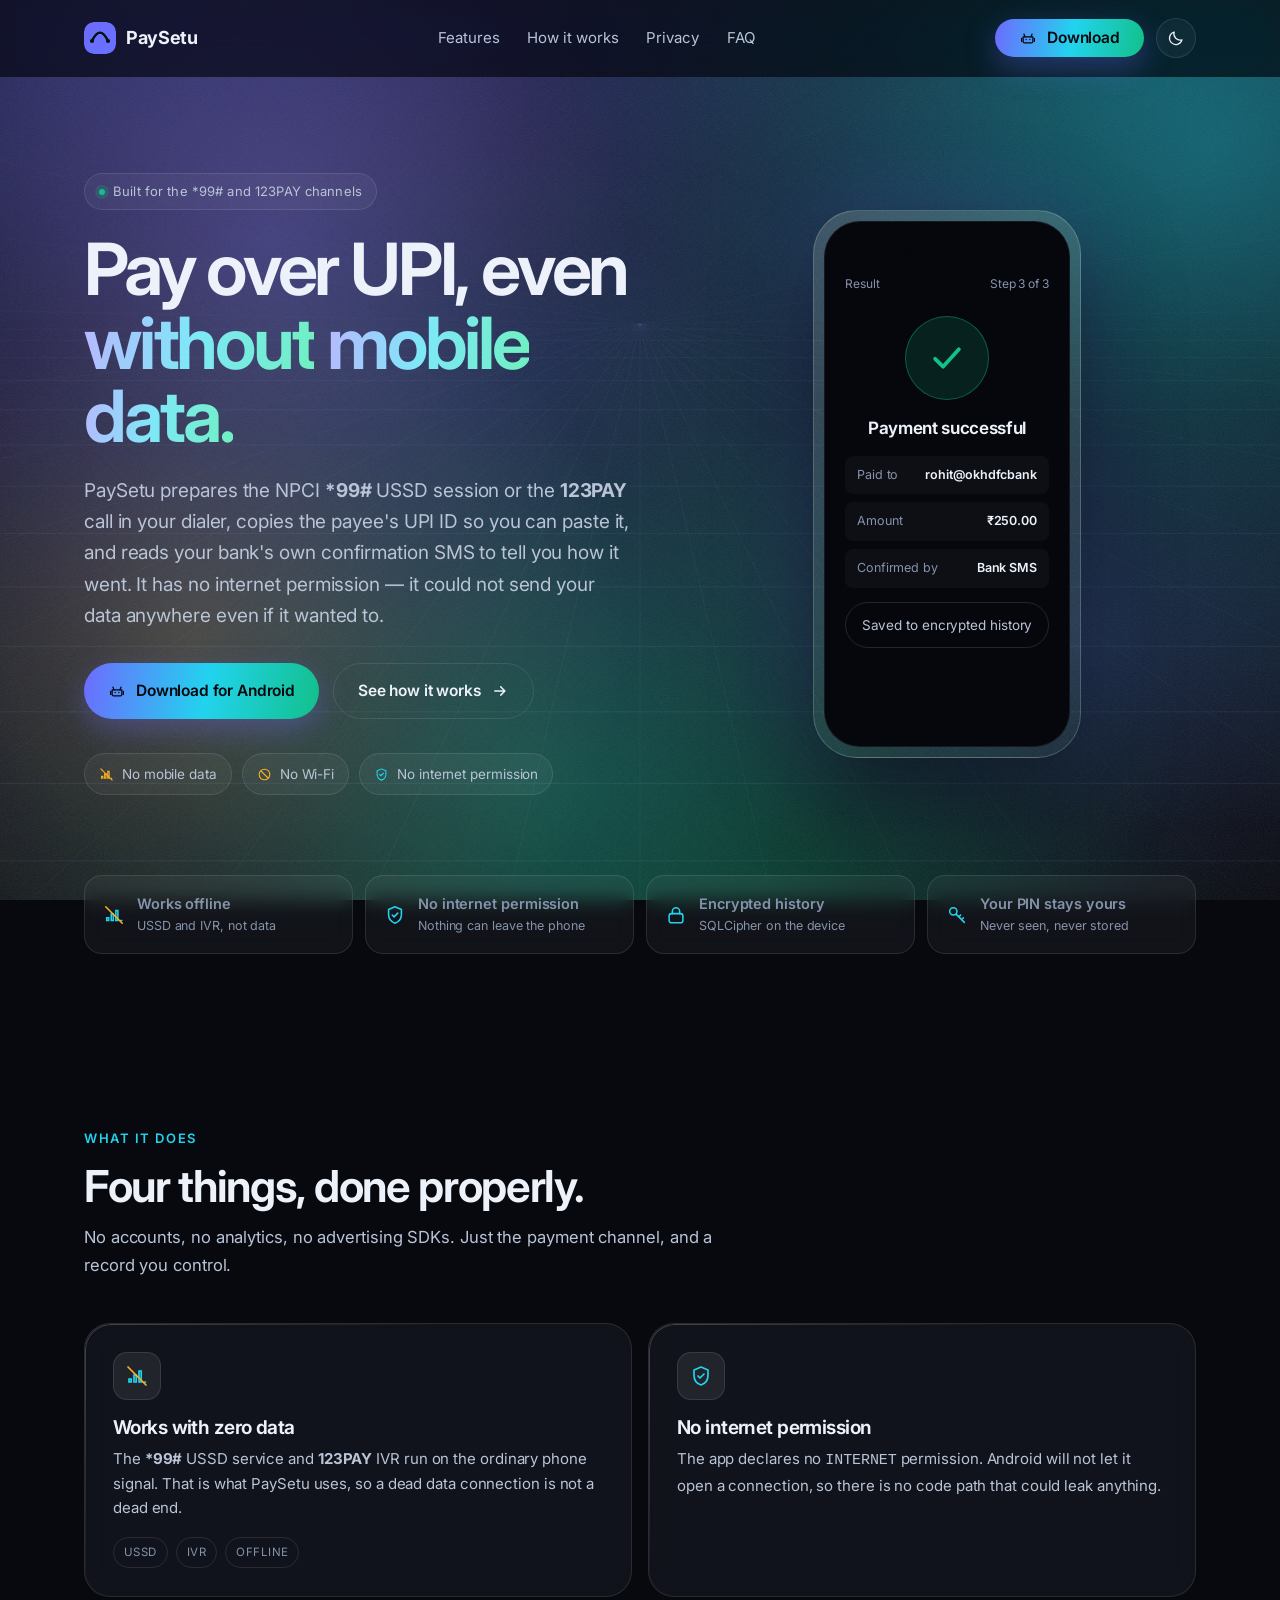
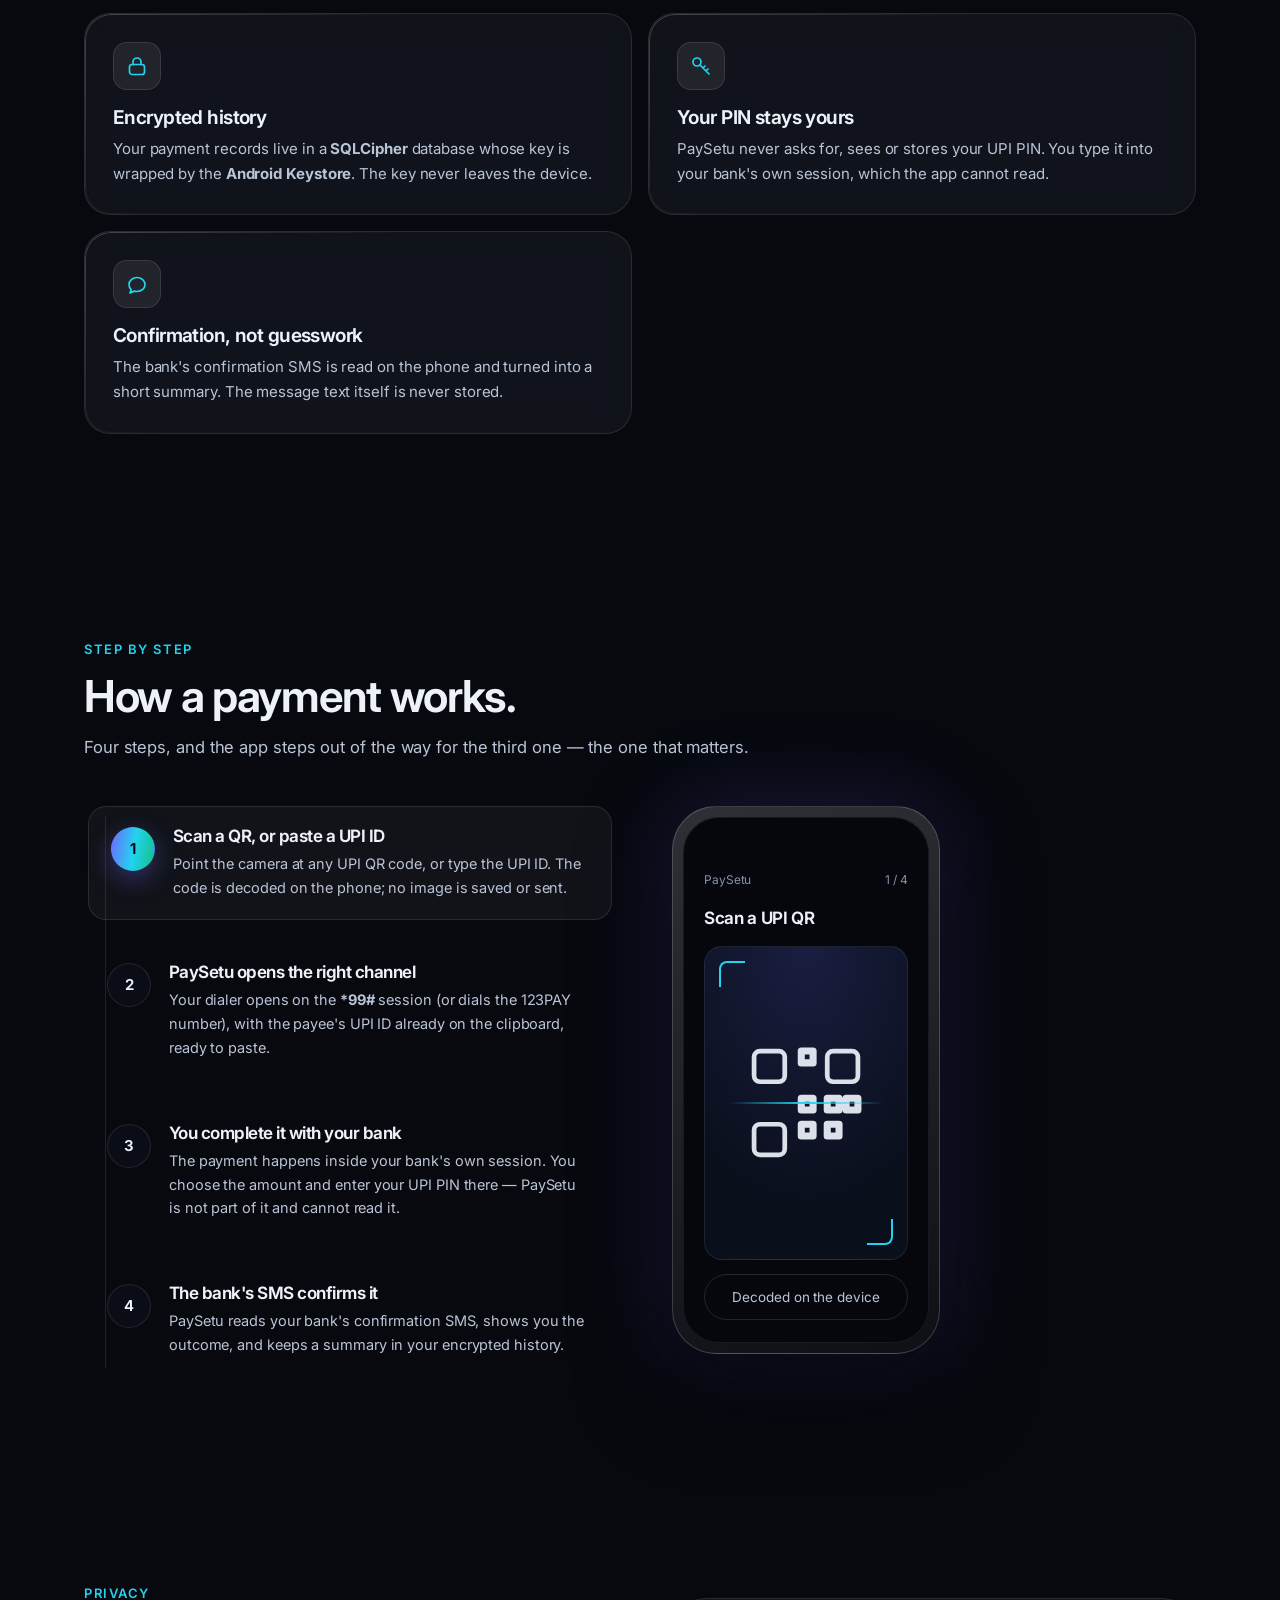
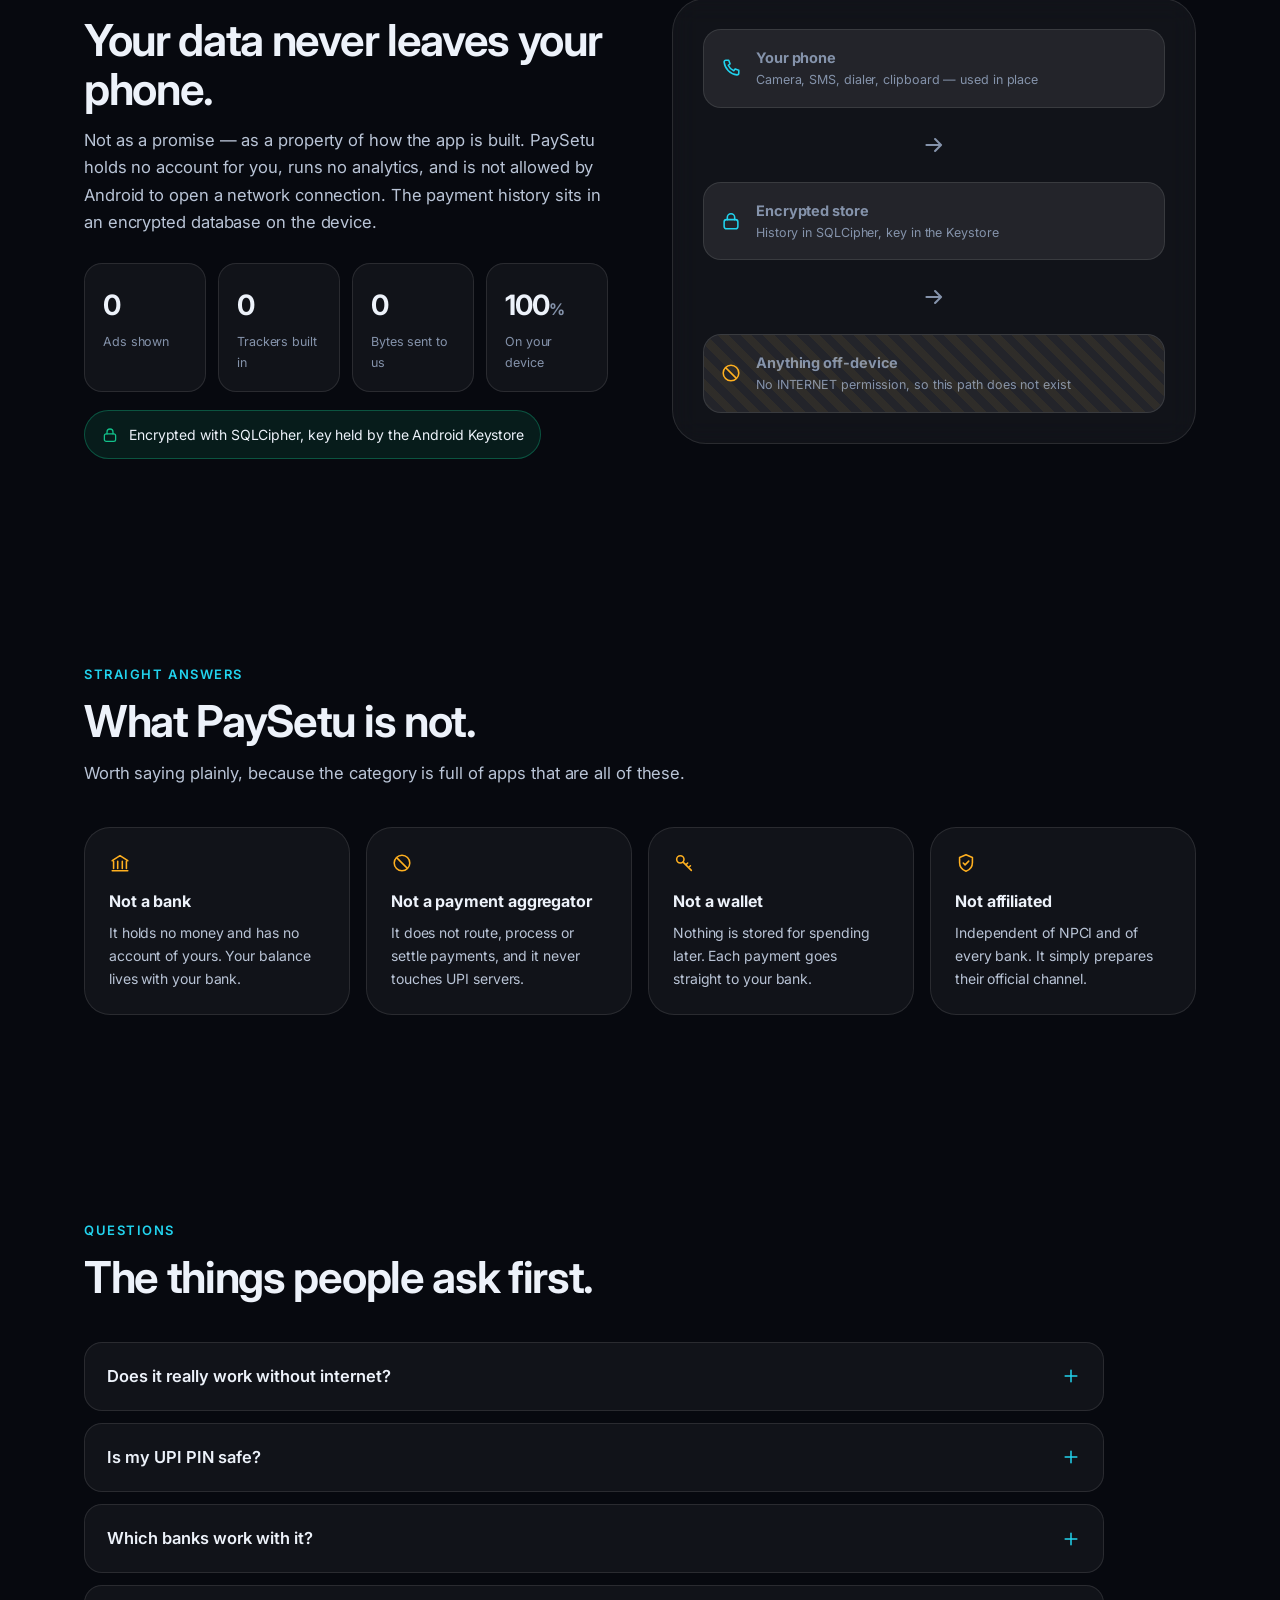
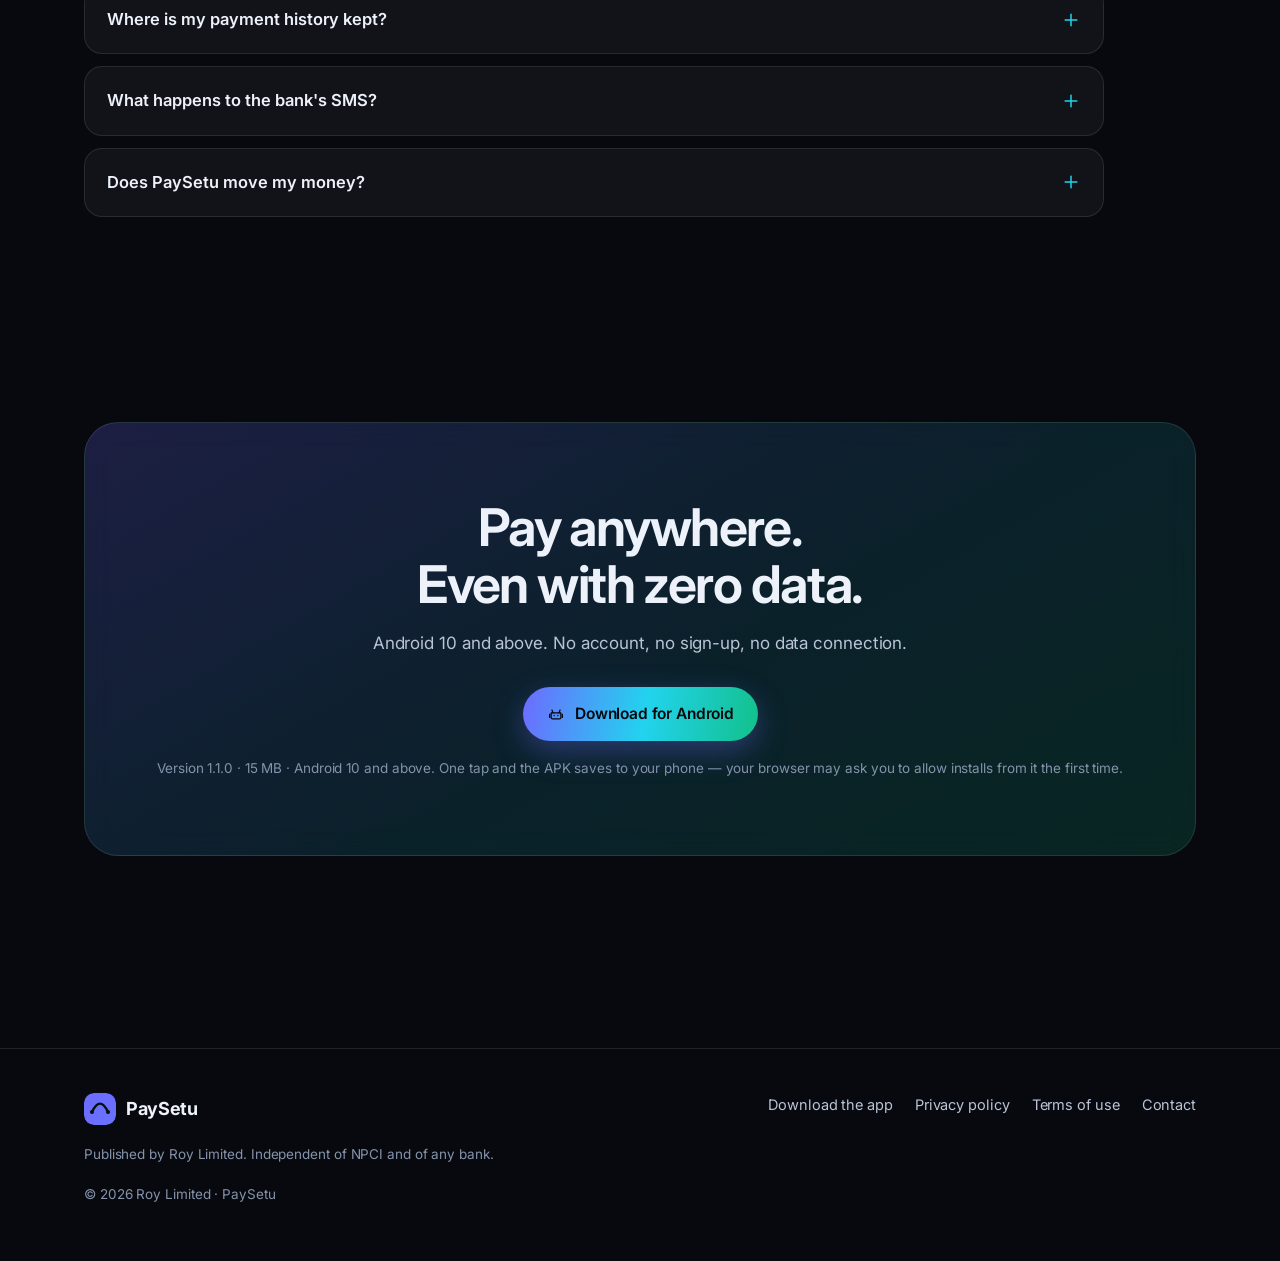
==== index.html @ c90ef165 "A live layer behind the page: depth, and something always moving The background was a static wash. I" ====
<!DOCTYPE html>
<html lang="en" data-theme="dark">
<head>
<meta charset="utf-8">
<meta name="viewport" content="width=device-width, initial-scale=1">
<title>PaySetu — pay over UPI, even without mobile data</title>
<meta name="description" content="PaySetu is an Android app for UPI payments over the NPCI *99# USSD and 123PAY channels, which work with no mobile data. It has no internet permission at all.">
<meta name="theme-color" content="#07090f">
<link rel="canonical" href="https://premiumroy.github.io/paysetu-website/">
<link rel="icon" href="favicon.svg" type="image/svg+xml">

<meta property="og:type" content="website">
<meta property="og:title" content="PaySetu — pay over UPI, even without mobile data">
<meta property="og:description" content="UPI payments over *99# and 123PAY, on a plain phone signal. No internet permission, no accounts, encrypted history.">
<meta property="og:url" content="https://premiumroy.github.io/paysetu-website/">
<meta property="og:image" content="https://premiumroy.github.io/paysetu-website/og.jpg">
<meta property="og:site_name" content="PaySetu">
<meta name="twitter:card" content="summary_large_image">
<meta name="twitter:title" content="PaySetu — pay over UPI, even without mobile data">
<meta name="twitter:description" content="UPI payments over *99# and 123PAY, on a plain phone signal. No internet permission.">
<meta name="twitter:image" content="https://premiumroy.github.io/paysetu-website/og.jpg">

<link rel="preconnect" href="https://fonts.googleapis.com">
<link rel="preconnect" href="https://fonts.gstatic.com" crossorigin>
<link href="https://fonts.googleapis.com/css2?family=Inter:wght@400;500;600;700&family=Noto+Sans+Devanagari:wght@400;600&display=swap" rel="stylesheet">
<script>
  /* Apply the saved theme before first paint, so there is no flash of the wrong one. */
  (function () {
    var d = document.documentElement;
    d.classList.add("js");
    try {
      var t = localStorage.getItem("paysetu-theme");
      d.setAttribute("data-theme", t === "light" ? "light" : "dark");
    } catch (e) { d.setAttribute("data-theme", "dark"); }
  })();
</script>
<link rel="stylesheet" href="style.css">
</head>
<body>

<a class="skip" href="#main">Skip to content</a>
<div class="aurora" aria-hidden="true"></div>
<div class="grain" aria-hidden="true"></div>
<canvas class="motion" id="motion" aria-hidden="true"></canvas>
<div class="cursor" aria-hidden="true" id="cursor"></div>
<div class="progress" id="progress" aria-hidden="true"></div>

<!-- ============ icon sprite ============ -->
<svg width="0" height="0" style="position:absolute" aria-hidden="true" focusable="false">
  <symbol id="i-mark" viewBox="0 0 32 32">
    <rect width="32" height="32" rx="9" fill="url(#g1)"/>
    <path d="M8 19c2.6-5.6 5.4-8.4 8-8.4s5.4 2.8 8 8.4" fill="none" stroke="#04120c" stroke-width="2.4" stroke-linecap="round"/>
    <circle cx="8" cy="19" r="2.1" fill="#04120c"/><circle cx="24" cy="19" r="2.1" fill="#04120c"/>
    <defs><linearGradient id="g1" x1="0" y1="0" x2="32" y2="32">
      <stop offset="0" stop-color="#6d6bff"/><stop offset=".52" stop-color="#22d3ee"/><stop offset="1" stop-color="#12c08a"/>
    </linearGradient></defs>
  </symbol>
  <symbol id="i-signal-off" viewBox="0 0 24 24" fill="none" stroke="currentColor" stroke-width="1.7" stroke-linecap="round">
    <path d="M4 18h2.2v-3H4zM9 18h2.2v-7H9zM14 18h2.2V7H14zM19 18h1.5"/>
    <path d="M3 3l18 18" stroke="#ffb020"/>
  </symbol>
  <symbol id="i-shield" viewBox="0 0 24 24" fill="none" stroke="currentColor" stroke-width="1.7" stroke-linecap="round" stroke-linejoin="round">
    <path d="M12 3l7 3v5.5c0 4.3-2.9 8.1-7 9.5-4.1-1.4-7-5.2-7-9.5V6z"/><path d="M9 12l2 2 4-4"/>
  </symbol>
  <symbol id="i-lock" viewBox="0 0 24 24" fill="none" stroke="currentColor" stroke-width="1.7" stroke-linecap="round" stroke-linejoin="round">
    <rect x="4.5" y="10.5" width="15" height="10" rx="2.5"/><path class="shackle" d="M8 10.5V8a4 4 0 018 0v2.5"/>
  </symbol>
  <symbol id="i-key" viewBox="0 0 24 24" fill="none" stroke="currentColor" stroke-width="1.7" stroke-linecap="round" stroke-linejoin="round">
    <circle cx="8" cy="8" r="4"/><path d="M11 11l9 9M17 17l2-2M14 14l2-2"/>
  </symbol>
  <symbol id="i-qr" viewBox="0 0 24 24" fill="none" stroke="currentColor" stroke-width="1.7" stroke-linecap="round" stroke-linejoin="round">
    <rect x="3.5" y="3.5" width="7" height="7" rx="1.5"/><rect x="13.5" y="3.5" width="7" height="7" rx="1.5"/>
    <rect x="3.5" y="13.5" width="7" height="7" rx="1.5"/><path d="M13.5 13.5h3v3h-3zM20.5 13.5v3M17 20.5h3.5"/>
  </symbol>
  <symbol id="i-phone" viewBox="0 0 24 24" fill="none" stroke="currentColor" stroke-width="1.7" stroke-linecap="round" stroke-linejoin="round">
    <path d="M6.5 3.5h3l1.5 4-2 1.5a12 12 0 006 6l1.5-2 4 1.5v3c0 1.1-.9 2-2 2A16 16 0 014.5 5.5c0-1.1.9-2 2-2z"/>
  </symbol>
  <symbol id="i-check" viewBox="0 0 24 24" fill="none" stroke="currentColor" stroke-width="2.4" stroke-linecap="round" stroke-linejoin="round">
    <path d="M4.5 12.5l5 5 10-11"/>
  </symbol>
  <symbol id="i-bank" viewBox="0 0 24 24" fill="none" stroke="currentColor" stroke-width="1.7" stroke-linecap="round" stroke-linejoin="round">
    <path d="M3.5 9.5L12 4l8.5 5.5M5 10v8M9.5 10v8M14.5 10v8M19 10v8M3.5 20.5h17"/>
  </symbol>
  <symbol id="i-chat" viewBox="0 0 24 24" fill="none" stroke="currentColor" stroke-width="1.7" stroke-linecap="round" stroke-linejoin="round">
    <path d="M20 12.5c0 3.9-3.6 7-8 7a9.6 9.6 0 01-2.6-.35L5 21l1.2-3.4A6.6 6.6 0 014 12.5c0-3.9 3.6-7 8-7s8 3.1 8 7z"/>
  </symbol>
  <symbol id="i-plus" viewBox="0 0 24 24" fill="none" stroke="currentColor" stroke-width="1.8" stroke-linecap="round">
    <path d="M12 5v14M5 12h14"/>
  </symbol>
  <symbol id="i-sun" viewBox="0 0 24 24" fill="none" stroke="currentColor" stroke-width="1.7" stroke-linecap="round">
    <circle cx="12" cy="12" r="4"/><path d="M12 2.5v2M12 19.5v2M2.5 12h2M19.5 12h2M5.2 5.2l1.4 1.4M17.4 17.4l1.4 1.4M18.8 5.2l-1.4 1.4M6.6 17.4l-1.4 1.4"/>
  </symbol>
  <symbol id="i-moon" viewBox="0 0 24 24" fill="none" stroke="currentColor" stroke-width="1.7" stroke-linecap="round" stroke-linejoin="round">
    <path d="M20 14.5A8.5 8.5 0 019.5 4a8.5 8.5 0 1010.5 10.5z"/>
  </symbol>
  <symbol id="i-android" viewBox="0 0 24 24" fill="none" stroke="currentColor" stroke-width="1.7" stroke-linecap="round" stroke-linejoin="round">
    <path d="M5.5 10.5h13v6a2 2 0 01-2 2h-9a2 2 0 01-2-2z"/><path d="M8 10.5L6.6 6.8M16 10.5l1.4-3.7M3.5 12.5v4M20.5 12.5v4"/>
    <circle cx="9.5" cy="14" r=".9" fill="currentColor" stroke="none"/><circle cx="14.5" cy="14" r=".9" fill="currentColor" stroke="none"/>
  </symbol>
  <symbol id="i-arrow" viewBox="0 0 24 24" fill="none" stroke="currentColor" stroke-width="1.9" stroke-linecap="round" stroke-linejoin="round">
    <path d="M5 12h13M13 6.5l5.5 5.5L13 17.5"/>
  </symbol>
  <symbol id="i-ban" viewBox="0 0 24 24" fill="none" stroke="currentColor" stroke-width="1.7" stroke-linecap="round">
    <circle cx="12" cy="12" r="8.5"/><path d="M6.4 6.4l11.2 11.2"/>
  </symbol>
</svg>

<!-- ============ nav ============ -->
<header class="nav" id="nav">
  <div class="wrap nav__inner">
    <a class="brand" href="index.html" aria-label="PaySetu home">
      <svg aria-hidden="true"><use href="#i-mark"/></svg>
      <span class="brand__name">PaySetu</span>
    </a>
    <nav class="nav__links" aria-label="Primary">
      <a href="#features">Features</a>
      <a href="#how">How it works</a>
      <a href="#privacy">Privacy</a>
      <a href="#faq">FAQ</a>
    </nav>
    <div class="nav__right">
      <a class="btn btn--primary nav__cta" href="https://github.com/premiumroy/paysetu-website/releases/latest/download/paysetu-release.apk"
         type="application/vnd.android.package-archive" download="PaySetu-1.1.0.apk" data-download>
        <svg aria-hidden="true"><use href="#i-android"/></svg> Download
      </a>
      <button class="icon-btn" id="theme" type="button" aria-label="Switch colour theme" title="Switch theme">
        <svg class="icon-sun" aria-hidden="true"><use href="#i-sun"/></svg>
        <svg class="icon-moon" aria-hidden="true"><use href="#i-moon"/></svg>
      </button>
      <button class="icon-btn burger" id="burger" type="button" aria-expanded="false" aria-controls="mobilemenu" aria-label="Menu">
        <span></span><span></span><span></span>
      </button>
    </div>
  </div>
  <div class="wrap mobile-menu" id="mobilemenu">
    <a class="mobile-menu__cta" href="https://github.com/premiumroy/paysetu-website/releases/latest/download/paysetu-release.apk"
       type="application/vnd.android.package-archive" download="PaySetu-1.1.0.apk" data-download>Download the app</a>
    <a href="#features">Features</a>
    <a href="#how">How it works</a>
    <a href="#privacy">Privacy</a>
    <a href="#faq">FAQ</a>
    <a href="privacy-policy.html">Privacy policy</a>
    <a href="terms.html">Terms</a>
  </div>
</header>

<main id="main">

  <!-- ============ 1. hero ============ -->
  <section class="hero wrap" aria-labelledby="hero-title">
    <div class="hero__grid">
      <div>
        <span class="eyebrow reveal"><span class="dot"></span> Built for the *99# and 123PAY channels</span>
        <h1 class="hero__title" id="hero-title" data-split-words>
          Pay over UPI, even <span class="w--grad">without mobile data.</span>
        </h1>
        <p class="hero__sub reveal" style="--d:520ms">
          PaySetu prepares the NPCI <strong>*99#</strong> USSD session or the <strong>123PAY</strong> call in your dialer,
          copies the payee's UPI ID so you can paste it, and reads your bank's own confirmation SMS to tell you how it went.
          It has no internet permission — it could not send your data anywhere even if it wanted to.
        </p>
        <div class="hero__cta">
          <a class="btn btn--primary" href="https://github.com/premiumroy/paysetu-website/releases/latest/download/paysetu-release.apk"
             type="application/vnd.android.package-archive" download="PaySetu-1.1.0.apk"
             data-magnetic data-download>
            <svg aria-hidden="true"><use href="#i-android"/></svg> Download for Android
          </a>
          <a class="btn btn--ghost" href="#how" data-magnetic>
            See how it works <svg aria-hidden="true"><use href="#i-arrow"/></svg>
          </a>
        </div>
        <div class="chips" aria-label="What PaySetu does not need">
          <span class="chip chip--off" style="animation-delay:.72s"><svg aria-hidden="true"><use href="#i-signal-off"/></svg> No mobile data</span>
          <span class="chip chip--off" style="animation-delay:.80s"><svg aria-hidden="true"><use href="#i-ban"/></svg> No Wi-Fi</span>
          <span class="chip" style="animation-delay:.88s"><svg aria-hidden="true"><use href="#i-shield"/></svg> No internet permission</span>
        </div>
      </div>

      <!-- phone: cycles scan → confirm → done -->
      <div class="stage reveal" style="--d:260ms">
        <div class="phone" data-phone="cycle" aria-hidden="true">
          <div class="phone__screen">
            <div class="phone__notch"></div>

            <div class="screen is-active" data-screen="scan">
              <div class="scr__top"><span>PaySetu</span><span>Step 1 of 3</span></div>
              <div class="scr__title">Scan a UPI QR</div>
              <div class="viewfinder">
                <svg viewBox="0 0 100 100" fill="none" stroke="#edf2fa" stroke-width="4" stroke-linejoin="round">
                  <rect x="6" y="6" width="26" height="26" rx="5"/><rect x="68" y="6" width="26" height="26" rx="5"/>
                  <rect x="6" y="68" width="26" height="26" rx="5"/>
                  <path d="M46 6h10v10H46zM68 46h10v10H68zM46 46h10v10H46zM46 68h10v10H46zM68 68h10v10H68zM84 46h10v10H84z" stroke-width="6"/>
                </svg>
                <span class="scanline"></span>
              </div>
              <div class="scr__ghost">Point at any UPI QR</div>
            </div>

            <div class="screen" data-screen="confirm">
              <div class="scr__top"><span>Confirm</span><span>Step 2 of 3</span></div>
              <div class="scr__label">You are paying</div>
              <div class="amount"><span>₹</span>250</div>
              <div class="payee"><span class="payee__av">R</span><span>rohit@okhdfcbank</span></div>
              <div class="scr__rows">
                <div class="row"><span>Channel</span><b>*99# USSD</b></div>
                <div class="row"><span>Data needed</span><b>None</b></div>
              </div>
              <div class="scr__cta">Continue in dialer</div>
            </div>

            <div class="screen" data-screen="done">
              <div class="scr__top"><span>Result</span><span>Step 3 of 3</span></div>
              <div class="tick"><svg viewBox="0 0 24 24" fill="none" stroke="currentColor" stroke-width="2.4" stroke-linecap="round" stroke-linejoin="round"><path d="M4.5 12.5l5 5 10-11"/></svg></div>
              <div class="scr__title" style="text-align:center">Payment successful</div>
              <div class="scr__rows">
                <div class="row"><span>Paid to</span><b>rohit@okhdfcbank</b></div>
                <div class="row"><span>Amount</span><b>₹250.00</b></div>
                <div class="row"><span>Confirmed by</span><b>Bank SMS</b></div>
              </div>
              <div class="scr__ghost">Saved to encrypted history</div>
            </div>

          </div>
        </div>
      </div>
    </div>
  </section>

  <!-- ============ 2. trust strip ============ -->
  <section class="trust wrap" aria-label="Why people trust PaySetu">
    <div class="trust__row">
      <div class="pill reveal"><svg aria-hidden="true"><use href="#i-signal-off"/></svg><span><b>Works offline</b><span>USSD and IVR, not data</span></span></div>
      <div class="pill reveal" style="--d:80ms"><svg aria-hidden="true"><use href="#i-shield"/></svg><span><b>No internet permission</b><span>Nothing can leave the phone</span></span></div>
      <div class="pill reveal" style="--d:160ms"><svg aria-hidden="true"><use href="#i-lock"/></svg><span><b>Encrypted history</b><span>SQLCipher on the device</span></span></div>
      <div class="pill reveal" style="--d:240ms"><svg aria-hidden="true"><use href="#i-key"/></svg><span><b>Your PIN stays yours</b><span>Never seen, never stored</span></span></div>
    </div>
  </section>

  <!-- ============ 3. features ============ -->
  <section class="wrap" id="features" aria-labelledby="features-title">
    <div class="section__head">
      <p class="kicker reveal">What it does</p>
      <h2 class="section__title reveal" id="features-title" style="--d:60ms">Four things, done properly.</h2>
      <p class="section__sub reveal" style="--d:120ms">No accounts, no analytics, no advertising SDKs. Just the payment channel, and a record you control.</p>
    </div>

    <div class="bento">
      <article class="card card--wide reveal" data-glow>
        <div class="card__icon"><svg aria-hidden="true"><use href="#i-signal-off"/></svg></div>
        <h3>Works with zero data</h3>
        <p>The <strong>*99#</strong> USSD service and <strong>123PAY</strong> IVR run on the ordinary phone signal. That is what PaySetu uses, so a dead data connection is not a dead end.</p>
        <div class="card__meta"><span class="tag">USSD</span><span class="tag">IVR</span><span class="tag">Offline</span></div>
      </article>

      <article class="card card--half reveal" data-glow style="--d:80ms">
        <div class="card__icon"><svg aria-hidden="true"><use href="#i-shield"/></svg></div>
        <h3>No internet permission</h3>
        <p>The app declares no <code>INTERNET</code> permission. Android will not let it open a connection, so there is no code path that could leak anything.</p>
      </article>

      <article class="card card--half reveal" data-glow style="--d:160ms">
        <div class="card__icon"><svg aria-hidden="true"><use href="#i-lock"/></svg></div>
        <h3>Encrypted history</h3>
        <p>Your payment records live in a <strong>SQLCipher</strong> database whose key is wrapped by the <strong>Android Keystore</strong>. The key never leaves the device.</p>
      </article>

      <article class="card card--half reveal" data-glow style="--d:240ms">
        <div class="card__icon"><svg aria-hidden="true"><use href="#i-key"/></svg></div>
        <h3>Your PIN stays yours</h3>
        <p>PaySetu never asks for, sees or stores your UPI PIN. You type it into your bank's own session, which the app cannot read.</p>
      </article>

      <article class="card card--half reveal" data-glow style="--d:320ms">
        <div class="card__icon"><svg aria-hidden="true"><use href="#i-chat"/></svg></div>
        <h3>Confirmation, not guesswork</h3>
        <p>The bank's confirmation SMS is read on the phone and turned into a short summary. The message text itself is never stored.</p>
      </article>
    </div>
  </section>

  <!-- ============ 4. how it works ============ -->
  <section class="wrap" id="how" aria-labelledby="how-title">
    <div class="section__head">
      <p class="kicker reveal">Step by step</p>
      <h2 class="section__title reveal" id="how-title" style="--d:60ms">How a payment works.</h2>
      <p class="section__sub reveal" style="--d:120ms">Four steps, and the app steps out of the way for the third one — the one that matters.</p>
    </div>

    <div class="how__grid" style="margin-top:44px">
      <div class="steps" id="steps">
        <span class="steps__bar" id="stepsbar" aria-hidden="true"></span>

        <article class="step is-active" data-step="0">
          <div class="step__num">1</div>
          <div><h3>Scan a QR, or paste a UPI ID</h3>
            <p>Point the camera at any UPI QR code, or type the UPI ID. The code is decoded on the phone; no image is saved or sent.</p></div>
        </article>

        <article class="step" data-step="1">
          <div class="step__num">2</div>
          <div><h3>PaySetu opens the right channel</h3>
            <p>Your dialer opens on the <strong>*99#</strong> session (or dials the 123PAY number), with the payee's UPI ID already on the clipboard, ready to paste.</p></div>
        </article>

        <article class="step" data-step="2">
          <div class="step__num">3</div>
          <div><h3>You complete it with your bank</h3>
            <p>The payment happens inside your bank's own session. You choose the amount and enter your UPI PIN there — PaySetu is not part of it and cannot read it.</p></div>
        </article>

        <article class="step" data-step="3">
          <div class="step__num">4</div>
          <div><h3>The bank's SMS confirms it</h3>
            <p>PaySetu reads your bank's confirmation SMS, shows you the outcome, and keeps a summary in your encrypted history.</p></div>
        </article>
      </div>

      <div class="how__stage reveal">
        <div class="phone" data-phone="steps" aria-hidden="true">
          <div class="phone__screen">
            <div class="phone__notch"></div>

            <div class="screen is-active" data-screen="scan">
              <div class="scr__top"><span>PaySetu</span><span>1 / 4</span></div>
              <div class="scr__title">Scan a UPI QR</div>
              <div class="viewfinder">
                <svg viewBox="0 0 100 100" fill="none" stroke="#edf2fa" stroke-width="4" stroke-linejoin="round">
                  <rect x="6" y="6" width="26" height="26" rx="5"/><rect x="68" y="6" width="26" height="26" rx="5"/>
                  <rect x="6" y="68" width="26" height="26" rx="5"/>
                  <path d="M46 6h10v10H46zM68 46h10v10H68zM46 46h10v10H46zM46 68h10v10H46zM68 68h10v10H68zM84 46h10v10H84z" stroke-width="6"/>
                </svg>
                <span class="scanline"></span>
              </div>
              <div class="scr__ghost">Decoded on the device</div>
            </div>

            <div class="screen" data-screen="dial">
              <div class="scr__top"><span>Dialer</span><span>2 / 4</span></div>
              <div class="scr__label">Opening</div>
              <div class="amount" style="font-family:ui-monospace,monospace;letter-spacing:-0.02em">*99#</div>
              <div class="scr__rows">
                <div class="row"><span>UPI ID copied</span><b>rohit@okhdfcbank</b></div>
                <div class="row"><span>Channel</span><b>USSD</b></div>
                <div class="row"><span>Data used</span><b>0 KB</b></div>
              </div>
              <div class="scr__cta">Paste and continue</div>
            </div>

            <div class="screen" data-screen="bank">
              <div class="scr__top"><span>Your bank</span><span>3 / 4</span></div>
              <div class="scr__title">Bank session</div>
              <div class="scr__rows">
                <div class="row"><span>Paying</span><b>rohit@okhdfcbank</b></div>
                <div class="row"><span>Amount</span><b>₹250.00</b></div>
                <div class="row"><span>UPI PIN</span><b>entered here, not in PaySetu</b></div>
              </div>
              <div class="payee" style="margin-top:auto"><span class="payee__av"><svg viewBox="0 0 24 24" fill="none" stroke="currentColor" stroke-width="1.8" style="width:16px;height:16px"><use href="#i-key"/></svg></span><span>PaySetu cannot read this step</span></div>
            </div>

            <div class="screen" data-screen="done">
              <div class="scr__top"><span>Result</span><span>4 / 4</span></div>
              <div class="tick"><svg viewBox="0 0 24 24" fill="none" stroke="currentColor" stroke-width="2.4" stroke-linecap="round" stroke-linejoin="round"><path d="M4.5 12.5l5 5 10-11"/></svg></div>
              <div class="scr__title" style="text-align:center">Payment successful</div>
              <div class="scr__rows">
                <div class="row"><span>Confirmed by</span><b>Bank SMS</b></div>
                <div class="row"><span>Saved</span><b>Encrypted history</b></div>
              </div>
            </div>

          </div>
        </div>
      </div>
    </div>
  </section>

  <!-- ============ 5. privacy ============ -->
  <section class="wrap" id="privacy" aria-labelledby="privacy-title">
    <div class="privacy__grid">
      <div>
        <p class="kicker reveal">Privacy</p>
        <h2 class="section__title reveal" id="privacy-title" style="--d:60ms">Your data never leaves your phone.</h2>
        <p class="section__sub reveal" style="--d:120ms">
          Not as a promise — as a property of how the app is built. PaySetu holds no account for you, runs no analytics,
          and is not allowed by Android to open a network connection. The payment history sits in an encrypted database on the device.
        </p>

        <div class="ledger">
          <div class="ledger__cell reveal" data-glow><div class="ledger__num" data-count="0">0</div><div class="ledger__cap">Ads shown</div></div>
          <div class="ledger__cell reveal" data-glow style="--d:70ms"><div class="ledger__num" data-count="0">0</div><div class="ledger__cap">Trackers built in</div></div>
          <div class="ledger__cell reveal" data-glow style="--d:140ms"><div class="ledger__num" data-count="0">0</div><div class="ledger__cap">Bytes sent to us</div></div>
          <div class="ledger__cell reveal" data-glow style="--d:210ms"><div class="ledger__num" data-count="100">100<span class="u">%</span></div><div class="ledger__cap">On your device</div></div>
        </div>

        <div class="lock-badge reveal" style="--d:280ms">
          <svg aria-hidden="true"><use href="#i-lock"/></svg>
          <span>Encrypted with SQLCipher, key held by the Android Keystore</span>
        </div>
      </div>

      <div class="diagram reveal" style="--d:160ms">
        <div class="diagram__row">
          <div class="node"><svg aria-hidden="true"><use href="#i-phone"/></svg><span><b>Your phone</b><span>Camera, SMS, dialer, clipboard — used in place</span></span></div>
          <div class="lockline"><svg aria-hidden="true"><use href="#i-arrow"/></svg></div>
          <div class="node"><svg aria-hidden="true"><use href="#i-lock"/></svg><span><b>Encrypted store</b><span>History in SQLCipher, key in the Keystore</span></span></div>
          <div class="lockline"><svg aria-hidden="true"><use href="#i-arrow"/></svg></div>
          <div class="node node--blocked"><svg aria-hidden="true"><use href="#i-ban"/></svg><span><b>Anything off-device</b><span>No INTERNET permission, so this path does not exist</span></span></div>
        </div>
      </div>
    </div>
  </section>

  <!-- ============ 6. what it is not ============ -->
  <section class="wrap" aria-labelledby="not-title">
    <div class="section__head">
      <p class="kicker reveal">Straight answers</p>
      <h2 class="section__title reveal" id="not-title" style="--d:60ms">What PaySetu is not.</h2>
      <p class="section__sub reveal" style="--d:120ms">Worth saying plainly, because the category is full of apps that are all of these.</p>
    </div>
    <div class="nots">
      <div class="not reveal" data-glow><svg aria-hidden="true"><use href="#i-bank"/></svg><b>Not a bank</b><p>It holds no money and has no account of yours. Your balance lives with your bank.</p></div>
      <div class="not reveal" data-glow style="--d:80ms"><svg aria-hidden="true"><use href="#i-ban"/></svg><b>Not a payment aggregator</b><p>It does not route, process or settle payments, and it never touches UPI servers.</p></div>
      <div class="not reveal" data-glow style="--d:160ms"><svg aria-hidden="true"><use href="#i-key"/></svg><b>Not a wallet</b><p>Nothing is stored for spending later. Each payment goes straight to your bank.</p></div>
      <div class="not reveal" data-glow style="--d:240ms"><svg aria-hidden="true"><use href="#i-shield"/></svg><b>Not affiliated</b><p>Independent of NPCI and of every bank. It simply prepares their official channel.</p></div>
    </div>
  </section>

  <!-- ============ 7. FAQ ============ -->
  <section class="wrap" id="faq" aria-labelledby="faq-title">
    <div class="section__head">
      <p class="kicker reveal">Questions</p>
      <h2 class="section__title reveal" id="faq-title" style="--d:60ms">The things people ask first.</h2>
    </div>

    <div class="faq">
      <div class="q reveal">
        <button class="q__btn" type="button" aria-expanded="false">Does it really work without internet?<svg aria-hidden="true"><use href="#i-plus"/></svg></button>
        <div class="q__body"><p>Yes. The <strong>*99#</strong> USSD service and the <strong>123PAY</strong> IVR run over the ordinary phone signal, not data. PaySetu only prepares those channels — it does not need a connection of its own, which is why it does not ask for one.</p></div>
      </div>
      <div class="q reveal">
        <button class="q__btn" type="button" aria-expanded="false">Is my UPI PIN safe?<svg aria-hidden="true"><use href="#i-plus"/></svg></button>
        <div class="q__body"><p>PaySetu never asks for, sees or stores your PIN. You enter it inside your bank's own <strong>*99#</strong> session or on the 123PAY call, which the app has no way to read.</p></div>
      </div>
      <div class="q reveal">
        <button class="q__btn" type="button" aria-expanded="false">Which banks work with it?<svg aria-hidden="true"><use href="#i-plus"/></svg></button>
        <div class="q__body"><p>Any bank that supports the <strong>*99#</strong> or <strong>123PAY</strong> channels — that is your bank's and NPCI's service, not ours. If your bank's number works when you dial <strong>*99#</strong> yourself, it works through PaySetu.</p></div>
      </div>
      <div class="q reveal">
        <button class="q__btn" type="button" aria-expanded="false">Where is my payment history kept?<svg aria-hidden="true"><use href="#i-plus"/></svg></button>
        <div class="q__body"><p>On your phone, in an encrypted SQLCipher database. The key is generated on the device and protected by the Android Keystore, so it cannot be copied off. You can delete any entry, or the whole history, from the History screen — and uninstalling removes everything.</p></div>
      </div>
      <div class="q reveal">
        <button class="q__btn" type="button" aria-expanded="false">What happens to the bank's SMS?<svg aria-hidden="true"><use href="#i-plus"/></svg></button>
        <div class="q__body"><p>It is read on your phone to work out whether the payment succeeded. The message text is never stored — only a short summary (amount, status, payee, time) goes into your encrypted history. PaySetu cannot send SMS and cannot read your personal messages.</p></div>
      </div>
      <div class="q reveal">
        <button class="q__btn" type="button" aria-expanded="false">Does PaySetu move my money?<svg aria-hidden="true"><use href="#i-plus"/></svg></button>
        <div class="q__body"><p>No. It prepares the channel and reports what your bank tells you. The payment itself is executed by your bank over NPCI's network, and any dispute about it is between you and your bank.</p></div>
      </div>
    </div>
  </section>

  <!-- ============ 8. final CTA ============ -->
  <section class="wrap" id="get" aria-labelledby="cta-title">
    <div class="cta reveal">
      <h2 id="cta-title">Pay anywhere.<br>Even with zero data.</h2>
      <p>Android 10 and above. No account, no sign-up, no data connection.</p>
      <a class="btn btn--primary" href="https://github.com/premiumroy/paysetu-website/releases/latest/download/paysetu-release.apk"
         type="application/vnd.android.package-archive" download="PaySetu-1.1.0.apk"
         data-magnetic data-download>
        <svg aria-hidden="true"><use href="#i-android"/></svg> Download for Android
      </a>
      <p style="margin-top:16px;font-size:13.5px;color:var(--muted)">Version 1.1.0 · 15 MB · Android 10 and above. One tap and the APK saves to your phone — your browser may ask you to allow installs from it the first time.</p>
    </div>
  </section>

</main>

<!-- ============ 9. footer ============ -->
<footer class="site">
  <div class="wrap">
    <div class="foot__grid">
      <div>
        <a class="brand" href="index.html"><svg aria-hidden="true"><use href="#i-mark"/></svg><span class="brand__name">PaySetu</span></a>
        <p class="foot__note">Published by Roy Limited. Independent of NPCI and of any bank.</p>
      </div>
      <nav class="foot__links" aria-label="Footer">
        <a href="https://github.com/premiumroy/paysetu-website/releases/latest/download/paysetu-release.apk" download="PaySetu-1.1.0.apk" data-download>Download the app</a>
        <a href="privacy-policy.html">Privacy policy</a>
        <a href="terms.html">Terms of use</a>
        <a href="mailto:premiumroy098@gmail.com">Contact</a>
      </nav>
    </div>
    <p class="foot__note">© 2026 Roy Limited · PaySetu</p>
  </div>
</footer>

<script src="script.js" defer></script>
<script src="motion.js" defer></script>
</body>
</html>
---- style.css ----
/* ==========================================================================
   PaySetu — style.css
   Design system + all sections. Dark-first, light theme via [data-theme="light"].
   Everything animates with transform/opacity only, so it stays at 60fps.
   ========================================================================== */

/* ---------- 1. Tokens ---------------------------------------------------- */
:root {
  color-scheme: dark;

  --bg: #07090f;
  --bg-2: #0a0d16;
  --glass: rgba(255, 255, 255, 0.045);
  --glass-2: rgba(255, 255, 255, 0.075);
  --stroke: rgba(255, 255, 255, 0.10);
  --stroke-2: rgba(255, 255, 255, 0.18);

  --ink: #edf2fa;
  --ink-2: #b9c4d6;
  --muted: #8593ab;

  --indigo: #6d6bff;
  --cyan: #22d3ee;
  --green: #12c08a;
  --saffron: #ffb020;

  --grad: linear-gradient(100deg, #6d6bff 0%, #22d3ee 52%, #12c08a 100%);
  --grad-warm: linear-gradient(100deg, #6d6bff 0%, #22d3ee 58%, #ffb020 100%);
  --grad-text: linear-gradient(100deg, #b9b7ff 0%, #7ee8f7 48%, #6ff0c0 100%);

  --r-xs: 8px;
  --r-sm: 12px;
  --r: 18px;
  --r-lg: 26px;
  --r-xl: 34px;
  --r-full: 999px;

  --s1: 0 1px 2px rgba(0, 0, 0, 0.45);
  --s2: 0 14px 34px rgba(0, 0, 0, 0.45);
  --s3: 0 34px 90px rgba(0, 0, 0, 0.55);
  --glow: 0 0 0 1px rgba(109, 107, 255, 0.32), 0 20px 60px rgba(109, 107, 255, 0.30);

  --ease: cubic-bezier(0.22, 1, 0.36, 1);
  --fast: 180ms var(--ease);
  --mid: 420ms var(--ease);

  --maxw: 1200px;
  --pad: clamp(20px, 5vw, 44px);
  --sp: 8px;

  --font: "Inter", "Plus Jakarta Sans", -apple-system, BlinkMacSystemFont, "Segoe UI", Roboto, "Helvetica Neue", Arial, sans-serif;
  --font-hi: "Noto Sans Devanagari", var(--font);
}

[data-theme="light"] {
  color-scheme: light;
  --bg: #f4f6fb;
  --bg-2: #ffffff;
  --glass: rgba(255, 255, 255, 0.72);
  --glass-2: rgba(255, 255, 255, 0.9);
  --stroke: rgba(9, 17, 38, 0.10);
  --stroke-2: rgba(9, 17, 38, 0.18);
  --ink: #0a1020;
  --ink-2: #33415a;
  --muted: #5d6b85;
  --grad-text: linear-gradient(100deg, #4a48d8 0%, #0e9fbb 48%, #0b9a70 100%);
  --s1: 0 1px 2px rgba(9, 17, 38, 0.08);
  --s2: 0 14px 34px rgba(9, 17, 38, 0.10);
  --s3: 0 34px 90px rgba(9, 17, 38, 0.14);
  --glow: 0 0 0 1px rgba(109, 107, 255, 0.22), 0 20px 50px rgba(109, 107, 255, 0.20);
}

/* ---------- 2. Base ------------------------------------------------------ */
*, *::before, *::after { box-sizing: border-box; }

html { scroll-behavior: smooth; -webkit-text-size-adjust: 100%; }

body {
  margin: 0;
  background: var(--bg);
  color: var(--ink);
  font-family: var(--font);
  font-size: 17px;
  line-height: 1.65;
  letter-spacing: -0.005em;
  overflow-x: hidden;
  -webkit-font-smoothing: antialiased;
}

img, svg { display: block; max-width: 100%; }
a { color: inherit; text-decoration: none; }
button { font: inherit; color: inherit; background: none; border: 0; cursor: pointer; }
h1, h2, h3, h4 { margin: 0; line-height: 1.1; letter-spacing: -0.03em; font-weight: 650; }
p { margin: 0; }
ul { margin: 0; padding: 0; list-style: none; }

:focus-visible {
  outline: 2px solid var(--cyan);
  outline-offset: 3px;
  border-radius: 6px;
}

::selection { background: rgba(109, 107, 255, 0.4); }

.wrap { width: 100%; max-width: var(--maxw); margin: 0 auto; padding-inline: var(--pad); }
.skip {
  position: absolute; left: -9999px; top: 0; z-index: 200;
  background: var(--bg-2); padding: 12px 18px; border-radius: var(--r-sm);
}
.skip:focus { left: 16px; top: 16px; }

/* ---------- 3. Aurora background + grain --------------------------------- */
.aurora {
  position: fixed; inset: 0; z-index: -2; overflow: hidden;
  background:
    radial-gradient(1200px 700px at 12% -10%, rgba(109, 107, 255, 0.28), transparent 60%),
    radial-gradient(900px 600px at 88% 6%, rgba(34, 211, 238, 0.20), transparent 62%),
    radial-gradient(800px 800px at 60% 100%, rgba(18, 192, 138, 0.16), transparent 60%),
    var(--bg);
}
.aurora::after {
  content: "";
  position: absolute; inset: -20%;
  background:
    radial-gradient(600px 400px at 30% 30%, rgba(255, 176, 32, 0.10), transparent 60%),
    radial-gradient(700px 500px at 75% 65%, rgba(109, 107, 255, 0.16), transparent 60%);
  animation: drift 26s var(--ease) infinite alternate;
}
@keyframes drift {
  0%   { transform: translate3d(-2%, -1%, 0) scale(1); }
  100% { transform: translate3d(3%, 2%, 0) scale(1.08); }
}
.grain {
  position: fixed; inset: 0; z-index: -1; pointer-events: none; opacity: 0.22;
  background-image: url("data:image/svg+xml,%3Csvg xmlns='http://www.w3.org/2000/svg' width='140' height='140'%3E%3Cfilter id='n'%3E%3CfeTurbulence type='fractalNoise' baseFrequency='0.85' numOctaves='3'/%3E%3C/filter%3E%3Crect width='140' height='140' filter='url(%23n)' opacity='0.5'/%3E%3C/svg%3E");
}
[data-theme="light"] .grain { opacity: 0.1; }
[data-theme="light"] .aurora { background:
    radial-gradient(1200px 700px at 12% -10%, rgba(109, 107, 255, 0.16), transparent 60%),
    radial-gradient(900px 600px at 88% 6%, rgba(34, 211, 238, 0.14), transparent 62%),
    radial-gradient(800px 800px at 60% 100%, rgba(18, 192, 138, 0.10), transparent 60%),
    var(--bg); }

/* ---------- 4. Scroll progress + nav ------------------------------------ */
.progress {
  position: fixed; top: 0; left: 0; height: 2px; width: 100%; z-index: 90;
  transform: scaleX(0); transform-origin: 0 50%;
  background: var(--grad);
}

.nav {
  position: sticky; top: 0; z-index: 80;
  backdrop-filter: blur(16px) saturate(150%);
  -webkit-backdrop-filter: blur(16px) saturate(150%);
  background: color-mix(in srgb, var(--bg) 72%, transparent);
  border-bottom: 1px solid transparent;
  transition: padding var(--mid), border-color var(--mid), background var(--mid);
}
.nav__inner {
  display: flex; align-items: center; justify-content: space-between; gap: 24px;
  padding-block: 18px;
  transition: padding-block var(--mid);
}
.nav.is-stuck { border-bottom-color: var(--stroke); }
.nav.is-stuck .nav__inner { padding-block: 10px; }
.nav.is-stuck .brand__name { font-size: 16px; }

.brand { display: flex; align-items: center; gap: 10px; font-weight: 700; }
.brand svg { width: 32px; height: 32px; border-radius: 10px; }
.brand__name { font-size: 18px; letter-spacing: -0.02em; transition: font-size var(--mid); }

.nav__links { display: flex; align-items: center; gap: 28px; }
.nav__links a { color: var(--ink-2); font-size: 15px; position: relative; transition: color var(--fast); }
.nav__links a::after {
  content: ""; position: absolute; left: 0; bottom: -6px; height: 1px; width: 100%;
  background: var(--grad); transform: scaleX(0); transform-origin: 0 50%; transition: transform var(--mid);
}
.nav__links a:hover { color: var(--ink); }
.nav__links a:hover::after { transform: scaleX(1); }

.nav__cta { height: 38px; padding: 0 15px; font-size: 13.5px; gap: 7px; white-space: nowrap; }
.nav__cta svg { width: 17px; height: 17px; }
.mobile-menu__cta { font-weight: 700; color: var(--accent, #35d39a) !important; }
@media (max-width: 560px) { .nav__cta { display: none; } }
.nav__right { display: flex; align-items: center; gap: 12px; }

.icon-btn {
  width: 40px; height: 40px; display: grid; place-items: center;
  border: 1px solid var(--stroke); border-radius: var(--r-full);
  background: var(--glass); transition: transform var(--fast), border-color var(--fast);
}
.icon-btn:hover { transform: translateY(-2px); border-color: var(--stroke-2); }
.icon-btn svg { width: 18px; height: 18px; }
[data-theme="dark"] .icon-sun { display: none; }
[data-theme="light"] .icon-moon { display: none; }
:root:not([data-theme="light"]) .icon-sun { display: none; }
:root:not([data-theme="light"]) .icon-moon { display: block; }

.burger { display: none; }
.burger span {
  display: block; width: 18px; height: 1.6px; background: var(--ink); border-radius: 2px;
  transition: transform var(--mid), opacity var(--fast);
}
.burger span + span { margin-top: 5px; }
.burger[aria-expanded="true"] span:nth-child(1) { transform: translateY(6.6px) rotate(45deg); }
.burger[aria-expanded="true"] span:nth-child(2) { opacity: 0; }
.burger[aria-expanded="true"] span:nth-child(3) { transform: translateY(-6.6px) rotate(-45deg); }

.mobile-menu {
  display: none; overflow: hidden;
  border-bottom: 1px solid transparent;
  max-height: 0; transition: max-height var(--mid), border-color var(--mid);
}
.mobile-menu a { display: block; padding: 14px 0; color: var(--ink-2); border-bottom: 1px solid var(--stroke); }
.mobile-menu a:last-child { border-bottom: 0; }
.mobile-menu.is-open { max-height: 320px; border-bottom-color: var(--stroke); }

/* ---------- 5. Buttons --------------------------------------------------- */
.btn {
  --btn-bg: var(--glass);
  position: relative; display: inline-flex; align-items: center; gap: 10px;
  padding: 14px 24px; border-radius: var(--r-full);
  font-weight: 600; font-size: 15.5px; letter-spacing: -0.01em;
  border: 1px solid var(--stroke);
  background: var(--btn-bg);
  transition: transform var(--fast), box-shadow var(--mid), border-color var(--fast), background var(--fast);
  will-change: transform;
}
.btn:hover { transform: translateY(-2px); border-color: var(--stroke-2); }
.btn:active { transform: translateY(0) scale(0.98); }
.btn svg { width: 18px; height: 18px; }

.btn--primary {
  border: 0; color: #05070d;
  background: var(--grad);
  box-shadow: 0 10px 30px rgba(109, 107, 255, 0.34);
}
.btn--primary:hover { box-shadow: 0 16px 44px rgba(109, 107, 255, 0.46); }
.btn--ghost { background: transparent; }
.btn--ghost:hover { background: var(--glass); }

/* ---------- 6. Hero ------------------------------------------------------ */
.hero { padding-block: clamp(48px, 9vw, 96px) clamp(40px, 7vw, 80px); }
.hero__grid {
  display: grid; grid-template-columns: 1.05fr 0.95fr; gap: clamp(32px, 5vw, 64px);
  align-items: center;
}
.eyebrow {
  display: inline-flex; align-items: center; gap: 8px;
  padding: 7px 14px; border-radius: var(--r-full);
  border: 1px solid var(--stroke); background: var(--glass);
  font-size: 13px; color: var(--ink-2); letter-spacing: 0.01em;
}
.eyebrow .dot {
  width: 6px; height: 6px; border-radius: 50%; background: var(--green);
  box-shadow: 0 0 0 4px rgba(18, 192, 138, 0.18);
}

h1.hero__title {
  margin-top: 22px;
  font-size: clamp(38px, 6.4vw, 72px);
  letter-spacing: -0.045em;
  line-height: 1.02;
}
.hero__title .w {
  display: inline-block;
  opacity: 0; transform: translateY(0.5em) rotate(2deg);
  filter: blur(6px);
  animation: wordIn 900ms var(--ease) forwards;
}
.hero__title .w--grad {
  background: var(--grad-text);
  -webkit-background-clip: text; background-clip: text; color: transparent;
}
@keyframes wordIn {
  to { opacity: 1; transform: none; filter: blur(0); }
}

.hero__sub { margin-top: 22px; font-size: clamp(16px, 1.5vw, 19px); color: var(--ink-2); max-width: 34em; }
.hero__cta { margin-top: 32px; display: flex; flex-wrap: wrap; gap: 14px; }

.chips { margin-top: 34px; display: flex; flex-wrap: wrap; gap: 10px; }
.chip {
  display: inline-flex; align-items: center; gap: 8px;
  padding: 9px 14px; border-radius: var(--r-full);
  border: 1px solid var(--stroke); background: var(--glass);
  font-size: 13.5px; color: var(--ink-2);
  opacity: 0; transform: translateY(10px);
  animation: chipIn 700ms var(--ease) forwards;
}
.chip svg { width: 15px; height: 15px; color: var(--cyan); }
.chip--off svg { color: var(--saffron); }
@keyframes chipIn { to { opacity: 1; transform: none; } }

/* ---------- 7. Phone mockup ---------------------------------------------- */
.stage { display: grid; place-items: center; perspective: 1400px; }
.phone {
  --tilt-x: 0deg; --tilt-y: 0deg;
  position: relative; width: 268px; height: 548px;
  border-radius: 44px; padding: 10px;
  background: linear-gradient(160deg, rgba(255, 255, 255, 0.16), rgba(255, 255, 255, 0.03));
  border: 1px solid var(--stroke-2);
  box-shadow: var(--s3), 0 0 90px rgba(109, 107, 255, 0.22);
  transform: rotateX(var(--tilt-x)) rotateY(var(--tilt-y));
  transform-style: preserve-3d;
  transition: transform 300ms var(--ease);
  animation: float 7s ease-in-out infinite;
}
@keyframes float {
  0%, 100% { translate: 0 0; }
  50% { translate: 0 -14px; }
}
.phone__screen {
  position: relative; height: 100%; border-radius: 36px; overflow: hidden;
  background: #05070d; border: 1px solid rgba(255, 255, 255, 0.07);
}
[data-theme="light"] .phone__screen { background: #0a0f1c; }
.phone__notch {
  position: absolute; top: 12px; left: 50%; transform: translateX(-50%);
  width: 84px; height: 22px; border-radius: var(--r-full); background: #05070d; z-index: 3;
}
.screen {
  position: absolute; inset: 0; padding: 52px 20px 22px;
  display: flex; flex-direction: column; gap: 14px;
  opacity: 0; transform: translateY(12px) scale(0.985);
  transition: opacity 520ms var(--ease), transform 520ms var(--ease);
  pointer-events: none; color: #edf2fa;
}
.screen.is-active { opacity: 1; transform: none; }

.scr__top { display: flex; align-items: center; justify-content: space-between; font-size: 12px; color: #8593ab; }
.scr__title { font-size: 17px; font-weight: 650; letter-spacing: -0.02em; }
.scr__label { font-size: 12px; color: #8593ab; letter-spacing: 0.04em; text-transform: uppercase; }

.viewfinder {
  position: relative; flex: 1; border-radius: var(--r); overflow: hidden;
  background: radial-gradient(120% 120% at 50% 0%, rgba(109, 107, 255, 0.16), transparent 70%), #0a0f1c;
  border: 1px solid rgba(255, 255, 255, 0.08);
  display: grid; place-items: center;
}
.viewfinder svg { width: 118px; height: 118px; opacity: 0.92; }
.viewfinder::before,
.viewfinder::after {
  content: ""; position: absolute; width: 26px; height: 26px; border: 2px solid var(--cyan);
}
.viewfinder::before { top: 14px; left: 14px; border-right: 0; border-bottom: 0; border-radius: 8px 0 0 0; }
.viewfinder::after { bottom: 14px; right: 14px; border-left: 0; border-top: 0; border-radius: 0 0 8px 0; }
.scanline {
  position: absolute; left: 12%; right: 12%; height: 2px; border-radius: 2px;
  background: linear-gradient(90deg, transparent, var(--cyan), transparent);
  animation: scan 2.6s var(--ease) infinite;
}
@keyframes scan { 0%, 100% { top: 16%; opacity: 0.2; } 50% { top: 80%; opacity: 1; } }

.amount { font-size: 40px; font-weight: 700; letter-spacing: -0.04em; }
.amount span { font-size: 22px; color: #8593ab; margin-right: 4px; }
.payee {
  display: flex; align-items: center; gap: 10px; padding: 12px; border-radius: var(--r-sm);
  background: rgba(255, 255, 255, 0.04); border: 1px solid rgba(255, 255, 255, 0.07);
  font-size: 13.5px;
}
.payee__av {
  width: 34px; height: 34px; border-radius: 50%; flex: none;
  background: var(--grad); display: grid; place-items: center; font-weight: 700; color: #05070d; font-size: 13px;
}
.scr__rows { display: grid; gap: 8px; }
.row {
  display: flex; justify-content: space-between; font-size: 12.5px; color: #8593ab;
  padding: 9px 12px; border-radius: var(--r-xs); background: rgba(255, 255, 255, 0.03);
}
.row b { color: #edf2fa; font-weight: 600; }

.tick {
  width: 84px; height: 84px; margin: 8px auto 0; border-radius: 50%;
  display: grid; place-items: center; background: rgba(18, 192, 138, 0.14);
  border: 1px solid rgba(18, 192, 138, 0.4);
  animation: pop 620ms var(--ease) both;
}
.tick svg { width: 38px; height: 38px; color: var(--green); }
.tick path { stroke-dasharray: 40; stroke-dashoffset: 40; animation: draw 700ms var(--ease) 180ms forwards; }
@keyframes draw { to { stroke-dashoffset: 0; } }
@keyframes pop { from { transform: scale(0.6); opacity: 0; } to { transform: none; opacity: 1; } }

.scr__cta {
  margin-top: auto; text-align: center; padding: 13px; border-radius: var(--r-full);
  background: var(--grad); color: #05070d; font-weight: 650; font-size: 14.5px;
}
.scr__ghost {
  text-align: center; padding: 11px; border-radius: var(--r-full);
  border: 1px solid rgba(255, 255, 255, 0.12); color: #b9c4d6; font-size: 13.5px;
}

/* ---------- 8. Sections -------------------------------------------------- */
section { padding-block: clamp(56px, 8vw, 104px); }
.section__head { max-width: 40em; }
.kicker {
  font-size: 13px; letter-spacing: 0.12em; text-transform: uppercase;
  color: var(--cyan); font-weight: 600;
}
h2.section__title { margin-top: 12px; font-size: clamp(28px, 3.6vw, 44px); }
.section__sub { margin-top: 14px; color: var(--ink-2); font-size: clamp(15.5px, 1.3vw, 18px); }

/* Trust strip */
.trust { padding-block: 0 clamp(40px, 6vw, 72px); }
.trust__row { display: grid; grid-template-columns: repeat(4, 1fr); gap: 12px; }
.pill {
  display: flex; align-items: center; gap: 12px;
  padding: 16px 18px; border-radius: var(--r);
  border: 1px solid var(--stroke); background: var(--glass);
  backdrop-filter: blur(10px);
  transition: transform var(--mid), border-color var(--fast);
}
.pill:hover { transform: translateY(-3px); border-color: var(--stroke-2); }
.pill svg { width: 22px; height: 22px; color: var(--cyan); flex: none; }
.pill b { font-size: 14.5px; font-weight: 600; display: block; }
.pill span { font-size: 12.5px; color: var(--muted); }

/* Bento features */
.bento { margin-top: 44px; display: grid; grid-template-columns: repeat(6, 1fr); gap: 16px; }
.card {
  position: relative; overflow: hidden;
  padding: 28px; border-radius: var(--r-lg);
  border: 1px solid var(--stroke);
  background: var(--glass);
  backdrop-filter: blur(14px) saturate(140%);
  -webkit-backdrop-filter: blur(14px) saturate(140%);
  transition: transform var(--mid), border-color var(--fast);
}
.card::before {
  content: ""; position: absolute; inset: 0; border-radius: inherit; padding: 1px;
  background: linear-gradient(140deg, rgba(255, 255, 255, 0.22), transparent 42%);
  -webkit-mask: linear-gradient(#000 0 0) content-box, linear-gradient(#000 0 0);
  mask: linear-gradient(#000 0 0) content-box, linear-gradient(#000 0 0);
  -webkit-mask-composite: xor; mask-composite: exclude;
  pointer-events: none;
}
.card::after {
  content: ""; position: absolute; width: 280px; height: 280px; border-radius: 50%;
  left: var(--mx, 50%); top: var(--my, 50%); translate: -50% -50%;
  background: radial-gradient(circle, rgba(109, 107, 255, 0.22), transparent 62%);
  opacity: 0; transition: opacity var(--mid); pointer-events: none;
}
.card:hover { transform: translateY(-4px); border-color: var(--stroke-2); }
.card:hover::after { opacity: 1; }
.card--wide { grid-column: span 3; }
.card--half { grid-column: span 3; }
.card--third { grid-column: span 2; }
.card__icon {
  width: 48px; height: 48px; border-radius: 14px; display: grid; place-items: center;
  background: var(--glass-2); border: 1px solid var(--stroke); margin-bottom: 18px;
}
.card__icon svg { width: 24px; height: 24px; color: var(--cyan); }
.card h3 { font-size: 19px; margin-bottom: 8px; }
.card p { color: var(--ink-2); font-size: 15px; }
.card__meta { margin-top: 16px; display: flex; gap: 8px; flex-wrap: wrap; }
.tag {
  font-size: 11.5px; letter-spacing: 0.04em; text-transform: uppercase; color: var(--muted);
  padding: 5px 10px; border-radius: var(--r-full); border: 1px solid var(--stroke);
}

/* How it works — sticky timeline */
.how__grid { display: grid; grid-template-columns: 1fr 1fr; gap: clamp(32px, 5vw, 72px); align-items: start; }
.steps { position: relative; display: grid; gap: 22px; }
.steps::before {
  content: ""; position: absolute; left: 21px; top: 10px; bottom: 10px; width: 1px;
  background: var(--stroke);
}
.steps__bar {
  position: absolute; left: 21px; top: 10px; width: 1px; background: var(--grad);
  height: var(--p, 0%); transition: height 420ms var(--ease);
}
.step {
  position: relative; display: grid; grid-template-columns: 44px 1fr; gap: 18px;
  padding: 20px 22px; border-radius: var(--r);
  border: 1px solid transparent; background: transparent;
  transition: background var(--mid), border-color var(--mid), transform var(--mid);
}
.step__num {
  width: 44px; height: 44px; border-radius: 50%; display: grid; place-items: center;
  border: 1px solid var(--stroke); background: var(--bg-2); font-weight: 650; font-size: 15px;
  transition: background var(--mid), color var(--mid), border-color var(--mid);
}
.step h3 { font-size: 17px; margin-bottom: 6px; }
.step p { color: var(--ink-2); font-size: 14.5px; }
.step.is-active {
  background: var(--glass); border-color: var(--stroke); transform: translateX(4px);
}
.step.is-active .step__num {
  background: var(--grad); color: #05070d; border-color: transparent;
  box-shadow: 0 8px 24px rgba(109, 107, 255, 0.35);
}
.how__stage { position: sticky; top: 96px; }

/* Privacy diagram */
.privacy__grid { display: grid; grid-template-columns: 1fr 1fr; gap: clamp(32px, 5vw, 64px); align-items: center; }
.diagram {
  position: relative; padding: 30px; border-radius: var(--r-xl);
  border: 1px solid var(--stroke); background: var(--glass); backdrop-filter: blur(14px);
}
.diagram__row { display: grid; gap: 14px; }
.node {
  display: flex; align-items: center; gap: 14px; padding: 16px;
  border-radius: var(--r); border: 1px solid var(--stroke); background: var(--glass-2);
}
.node svg { width: 22px; height: 22px; color: var(--cyan); flex: none; }
.node b { font-size: 14.5px; }
.node span { display: block; font-size: 12.5px; color: var(--muted); }
.node--blocked { position: relative; }
.node--blocked svg { color: var(--saffron); }
.node--blocked::after {
  content: ""; position: absolute; inset: 0; border-radius: inherit;
  background: repeating-linear-gradient(45deg, rgba(255, 176, 32, 0.06) 0 8px, transparent 8px 16px);
}
.lockline {
  display: grid; place-items: center; padding: 10px 0;
}
.lockline svg { width: 26px; height: 26px; color: var(--muted); }
.lock-badge {
  display: inline-flex; align-items: center; gap: 10px; margin-top: 18px;
  padding: 12px 16px; border-radius: var(--r-full);
  border: 1px solid rgba(18, 192, 138, 0.34); background: rgba(18, 192, 138, 0.10);
  font-size: 14px;
}
.lock-badge svg { width: 18px; height: 18px; color: var(--green); }
.lock-badge svg .shackle { animation: shackle 3.4s var(--ease) infinite; transform-origin: center; }
@keyframes shackle { 0%, 70%, 100% { transform: translateY(0); } 78% { transform: translateY(-3px); } }

/* Ledger counters */
.ledger { display: grid; grid-template-columns: repeat(4, 1fr); gap: 12px; margin-top: 26px; }
.ledger__cell {
  padding: 18px; border-radius: var(--r); border: 1px solid var(--stroke); background: var(--glass);
}
.ledger__num { font-size: 28px; font-weight: 700; letter-spacing: -0.04em; }
.ledger__num .u { font-size: 16px; color: var(--muted); }
.ledger__cap { font-size: 12.5px; color: var(--muted); margin-top: 4px; }

/* "What it is not" */
.nots { margin-top: 40px; display: grid; grid-template-columns: repeat(4, 1fr); gap: 16px; }
.not {
  padding: 24px; border-radius: var(--r-lg);
  border: 1px solid var(--stroke); background: var(--glass);
  transition: transform var(--mid), border-color var(--fast);
}
.not:hover { transform: translateY(-3px); border-color: var(--stroke-2); }
.not svg { width: 22px; height: 22px; color: var(--saffron); margin-bottom: 14px; }
.not b { display: block; font-size: 16px; margin-bottom: 6px; }
.not p { font-size: 14px; color: var(--ink-2); }

/* FAQ */
.faq { margin-top: 40px; display: grid; gap: 12px; max-width: 60em; }
.q {
  border: 1px solid var(--stroke); border-radius: var(--r); background: var(--glass);
  overflow: hidden; transition: border-color var(--fast);
}
.q:hover { border-color: var(--stroke-2); }
.q__btn {
  width: 100%; display: flex; align-items: center; justify-content: space-between; gap: 18px;
  padding: 20px 22px; text-align: left; font-size: 16.5px; font-weight: 600;
}
.q__btn svg { width: 20px; height: 20px; color: var(--cyan); flex: none; transition: transform var(--mid); }
.q.is-open .q__btn svg { transform: rotate(45deg); }
.q__body { max-height: 0; overflow: hidden; transition: max-height var(--mid); }
.q__body p { padding: 0 22px 20px; color: var(--ink-2); font-size: 15px; }

/* Final CTA */
.cta {
  position: relative; overflow: hidden; text-align: center;
  padding: clamp(44px, 6vw, 76px) var(--pad);
  border-radius: var(--r-xl); border: 1px solid var(--stroke);
  background: linear-gradient(150deg, rgba(109, 107, 255, 0.22), rgba(34, 211, 238, 0.12) 55%, rgba(18, 192, 138, 0.16));
  backdrop-filter: blur(16px);
}
.cta h2 { font-size: clamp(30px, 4.4vw, 52px); }
.cta p { margin-top: 16px; color: var(--ink-2); }
.cta .btn { margin-top: 30px; }

/* Footer */
footer.site { border-top: 1px solid var(--stroke); padding-block: 44px 56px; margin-top: clamp(48px, 7vw, 96px); }
.foot__grid { display: flex; justify-content: space-between; gap: 28px; flex-wrap: wrap; }
.foot__links { display: flex; gap: 22px; flex-wrap: wrap; }
.foot__links a { color: var(--ink-2); font-size: 14.5px; }
.foot__links a:hover { color: var(--ink); }
.foot__note { color: var(--muted); font-size: 13.5px; margin-top: 18px; }

/* ---------- 9. Legal pages ---------------------------------------------- */
.legal { padding-block: clamp(36px, 5vw, 64px) 0; }
.legal__grid { display: grid; grid-template-columns: 240px 1fr; gap: clamp(28px, 4vw, 64px); align-items: start; }
.toc { position: sticky; top: 96px; }
.toc__title { font-size: 12px; letter-spacing: 0.12em; text-transform: uppercase; color: var(--muted); margin-bottom: 14px; }
.toc a {
  display: block; padding: 7px 0; font-size: 14px; color: var(--ink-2);
  border-left: 1px solid var(--stroke); padding-left: 14px; transition: color var(--fast), border-color var(--fast);
}
.toc a:hover, .toc a.is-current { color: var(--ink); border-left-color: var(--cyan); }
.prose { max-width: 44em; }
.prose h1 { font-size: clamp(30px, 4vw, 46px); }
.prose .updated { color: var(--muted); font-size: 14px; margin-top: 12px; }
.prose h2 {
  font-size: clamp(20px, 2.2vw, 26px); margin-top: 44px; scroll-margin-top: 96px;
  padding-top: 20px; border-top: 1px solid var(--stroke);
}
.prose h3 { font-size: 17px; margin-top: 26px; }
.prose p, .prose li { color: var(--ink-2); font-size: 15.5px; }
.prose p + p { margin-top: 14px; }
.prose ul { margin-top: 12px; display: grid; gap: 8px; }
.prose li { position: relative; padding-left: 20px; }
.prose li::before {
  content: ""; position: absolute; left: 0; top: 0.62em; width: 6px; height: 6px;
  border-radius: 50%; background: var(--cyan);
}
.prose .lede { font-size: 17.5px; color: var(--ink); }
.prose code {
  font-family: ui-monospace, SFMono-Regular, Menlo, monospace; font-size: 0.92em;
  padding: 2px 6px; border-radius: 6px; background: var(--glass-2); border: 1px solid var(--stroke);
}
.note {
  margin-top: 22px; padding: 18px 20px; border-radius: var(--r);
  border: 1px solid rgba(18, 192, 138, 0.32); background: rgba(18, 192, 138, 0.08);
}
.note p { color: var(--ink); }
table.perm { width: 100%; border-collapse: collapse; margin-top: 18px; font-size: 15px; }
table.perm th, table.perm td { text-align: left; padding: 12px 14px; border-bottom: 1px solid var(--stroke); vertical-align: top; }
table.perm th { color: var(--muted); font-size: 12px; letter-spacing: 0.08em; text-transform: uppercase; font-weight: 600; }
table.perm td { color: var(--ink-2); }
table.perm td:first-child { color: var(--ink); font-weight: 600; white-space: nowrap; }

/* ---------- 10. Reveal + cursor + motion -------------------------------- */
/* Progressive enhancement: the hidden state is applied ONLY once script.js has
   confirmed it is running (html.js). Without JS the content is simply visible, so a
   script error can never leave the page blank. */
.js .reveal { opacity: 0; transform: translateY(22px); filter: blur(6px); }
.js .reveal.is-in {
  opacity: 1; transform: none; filter: blur(0);
  transition: opacity 800ms var(--ease), transform 800ms var(--ease), filter 800ms var(--ease);
  transition-delay: var(--d, 0ms);
}
.cursor {
  position: fixed; top: 0; left: 0; width: 340px; height: 340px; border-radius: 50%;
  pointer-events: none; z-index: 1; opacity: 0; translate: -50% -50%;
  background: radial-gradient(circle, rgba(109, 107, 255, 0.14), transparent 62%);
  transition: opacity var(--mid);
}
@media (hover: hover) and (pointer: fine) { .cursor.is-on { opacity: 1; } }

@media (prefers-reduced-motion: reduce) {
  html { scroll-behavior: auto; }
  *, *::before, *::after {
    animation-duration: 0.001ms !important; animation-iteration-count: 1 !important;
    transition-duration: 0.001ms !important;
  }
  .reveal, .js .reveal { opacity: 1; transform: none; filter: none; }
  .hero__title .w { opacity: 1; transform: none; filter: none; }
  .chip { opacity: 1; transform: none; }
  .phone { animation: none; }
}

/* ---------- 11. Responsive ---------------------------------------------- */
@media (max-width: 1080px) {
  .bento { grid-template-columns: repeat(4, 1fr); }
  .card--wide, .card--half { grid-column: span 4; }
  .card--third { grid-column: span 2; }
  .trust__row { grid-template-columns: repeat(2, 1fr); }
  .nots { grid-template-columns: repeat(2, 1fr); }
  .ledger { grid-template-columns: repeat(2, 1fr); }
}

@media (max-width: 860px) {
  .nav__links { display: none; }
  .burger { display: grid; place-items: center; }
  .mobile-menu { display: block; }
  .hero__grid { grid-template-columns: 1fr; }
  .stage { order: -1; }
  .phone { width: 236px; height: 484px; }
  .how__grid { grid-template-columns: 1fr; }
  .how__stage { position: static; order: -1; margin-bottom: 32px; }
  .privacy__grid { grid-template-columns: 1fr; }
  .legal__grid { grid-template-columns: 1fr; }
  .toc { position: static; margin-bottom: 28px; }
  .toc a { display: inline-block; border-left: 0; padding-left: 0; padding-right: 16px; }
  .cursor { display: none; }
}

@media (max-width: 620px) {
  body { font-size: 16px; }
  .bento { grid-template-columns: 1fr; }
  .card--wide, .card--half, .card--third { grid-column: span 1; }
  .trust__row, .nots, .ledger { grid-template-columns: 1fr; }
  .hero__cta .btn { width: 100%; justify-content: center; }
  .phone { width: 216px; height: 448px; }
  .screen { padding: 46px 16px 18px; }
  table.perm td:first-child { white-space: normal; }
}


/* ---------- live motion layer -------------------------------------------- */
/* One fixed canvas behind the content: the perspective grid and the drifting
   colour fields are drawn there, not in CSS, so they can respond to the
   pointer and to scroll. */
.motion {
  position: fixed;
  inset: 0;
  width: 100%;
  height: 100%;
  z-index: 1;
  pointer-events: none;
}

main,
footer.site {
  position: relative;
  z-index: 2;
}

/* The phone leans toward the pointer. The wrapper is created by motion.js, so
   the markup stays as it was and the float animation on .phone is untouched. */
.tilt3d {
  perspective: 1400px;
  transform-style: preserve-3d;
  transition: transform 700ms var(--ease);
  will-change: transform;
}

@media (prefers-reduced-motion: reduce) {
  .motion { display: none; }
  .tilt3d { transition: none; }
}
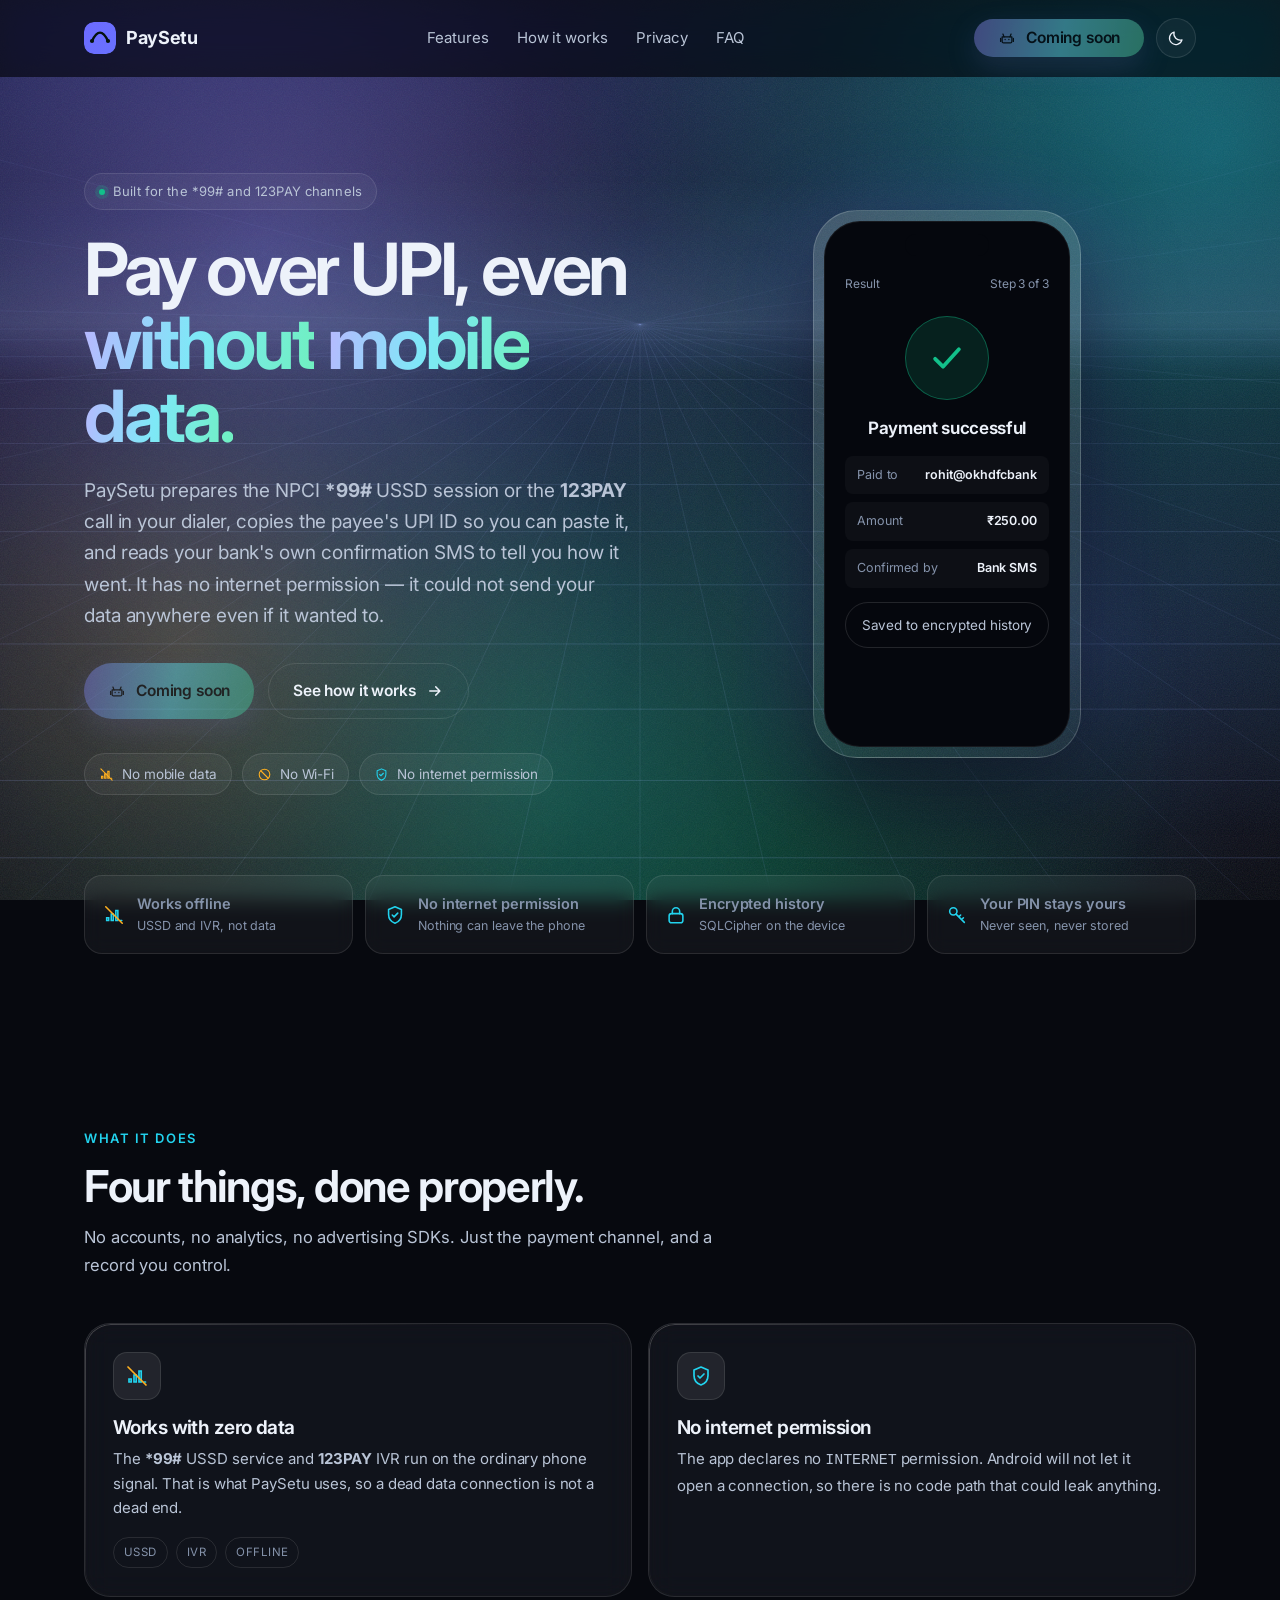
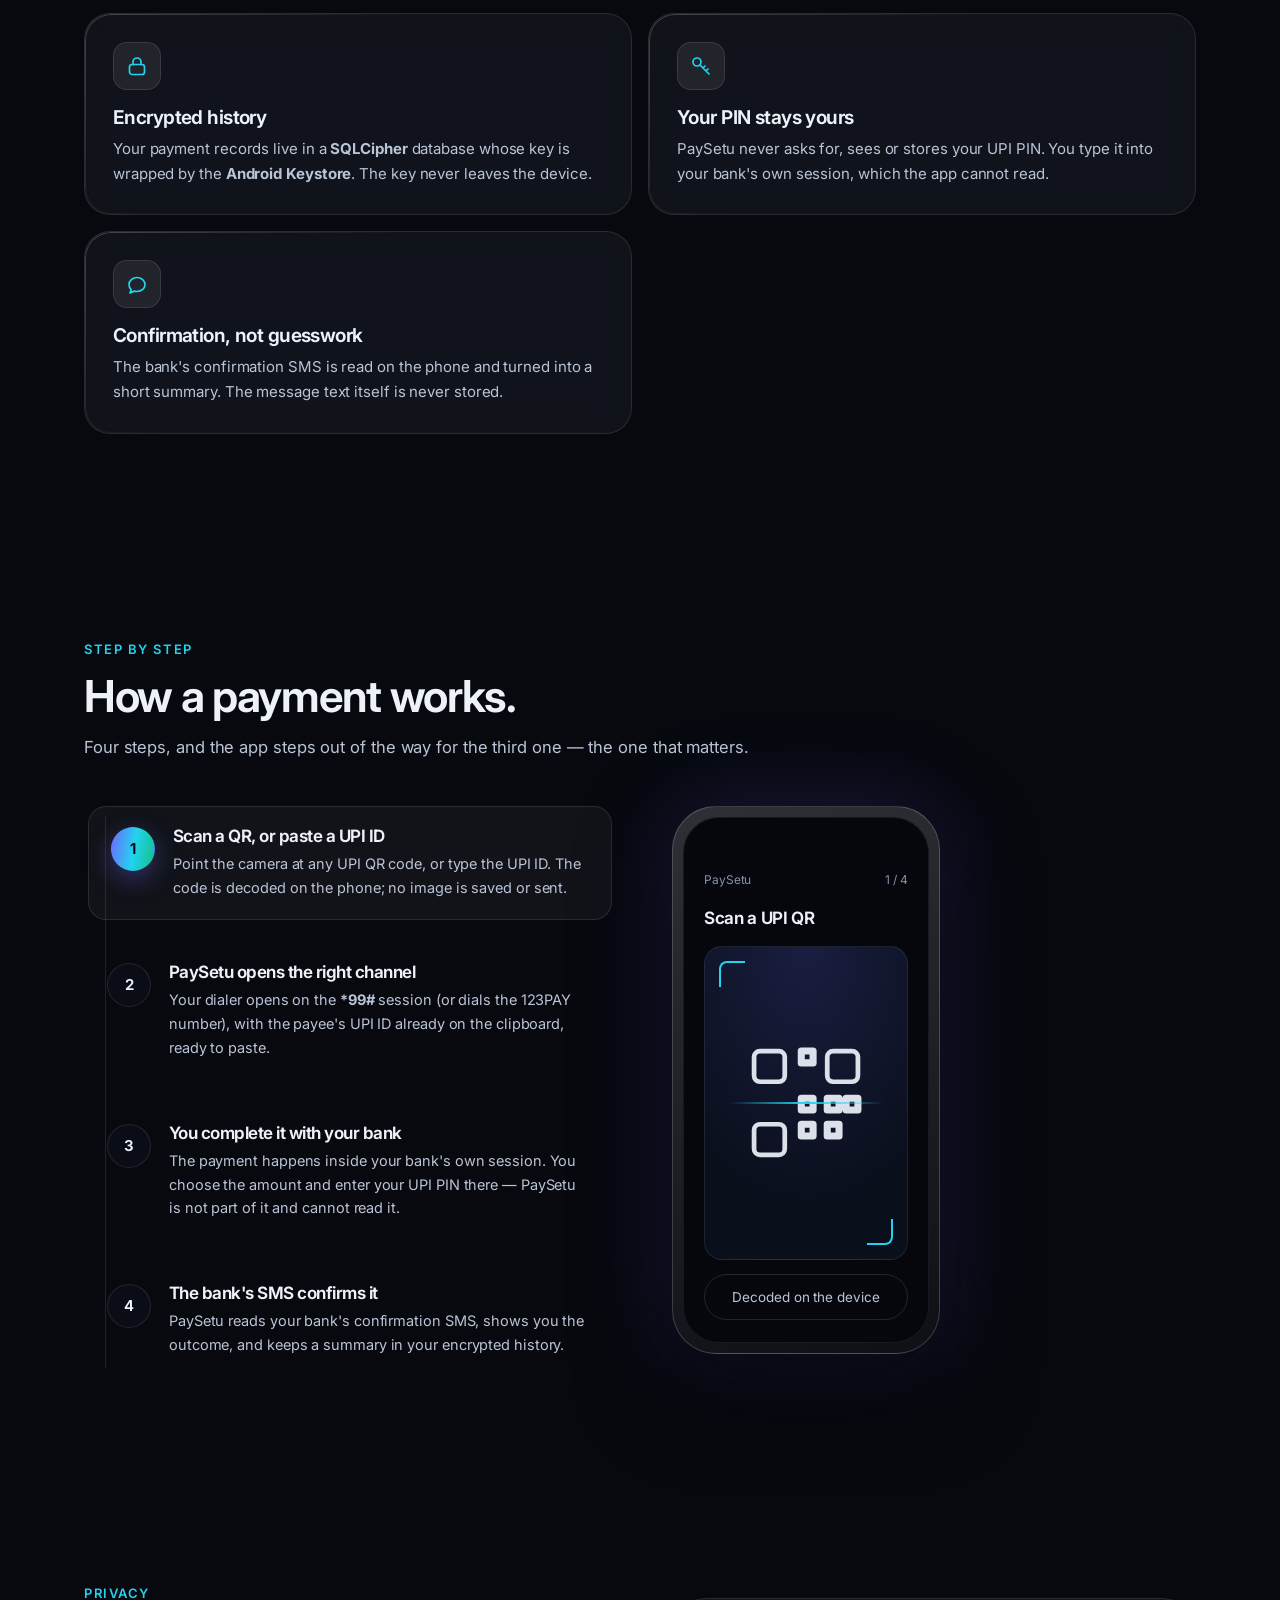
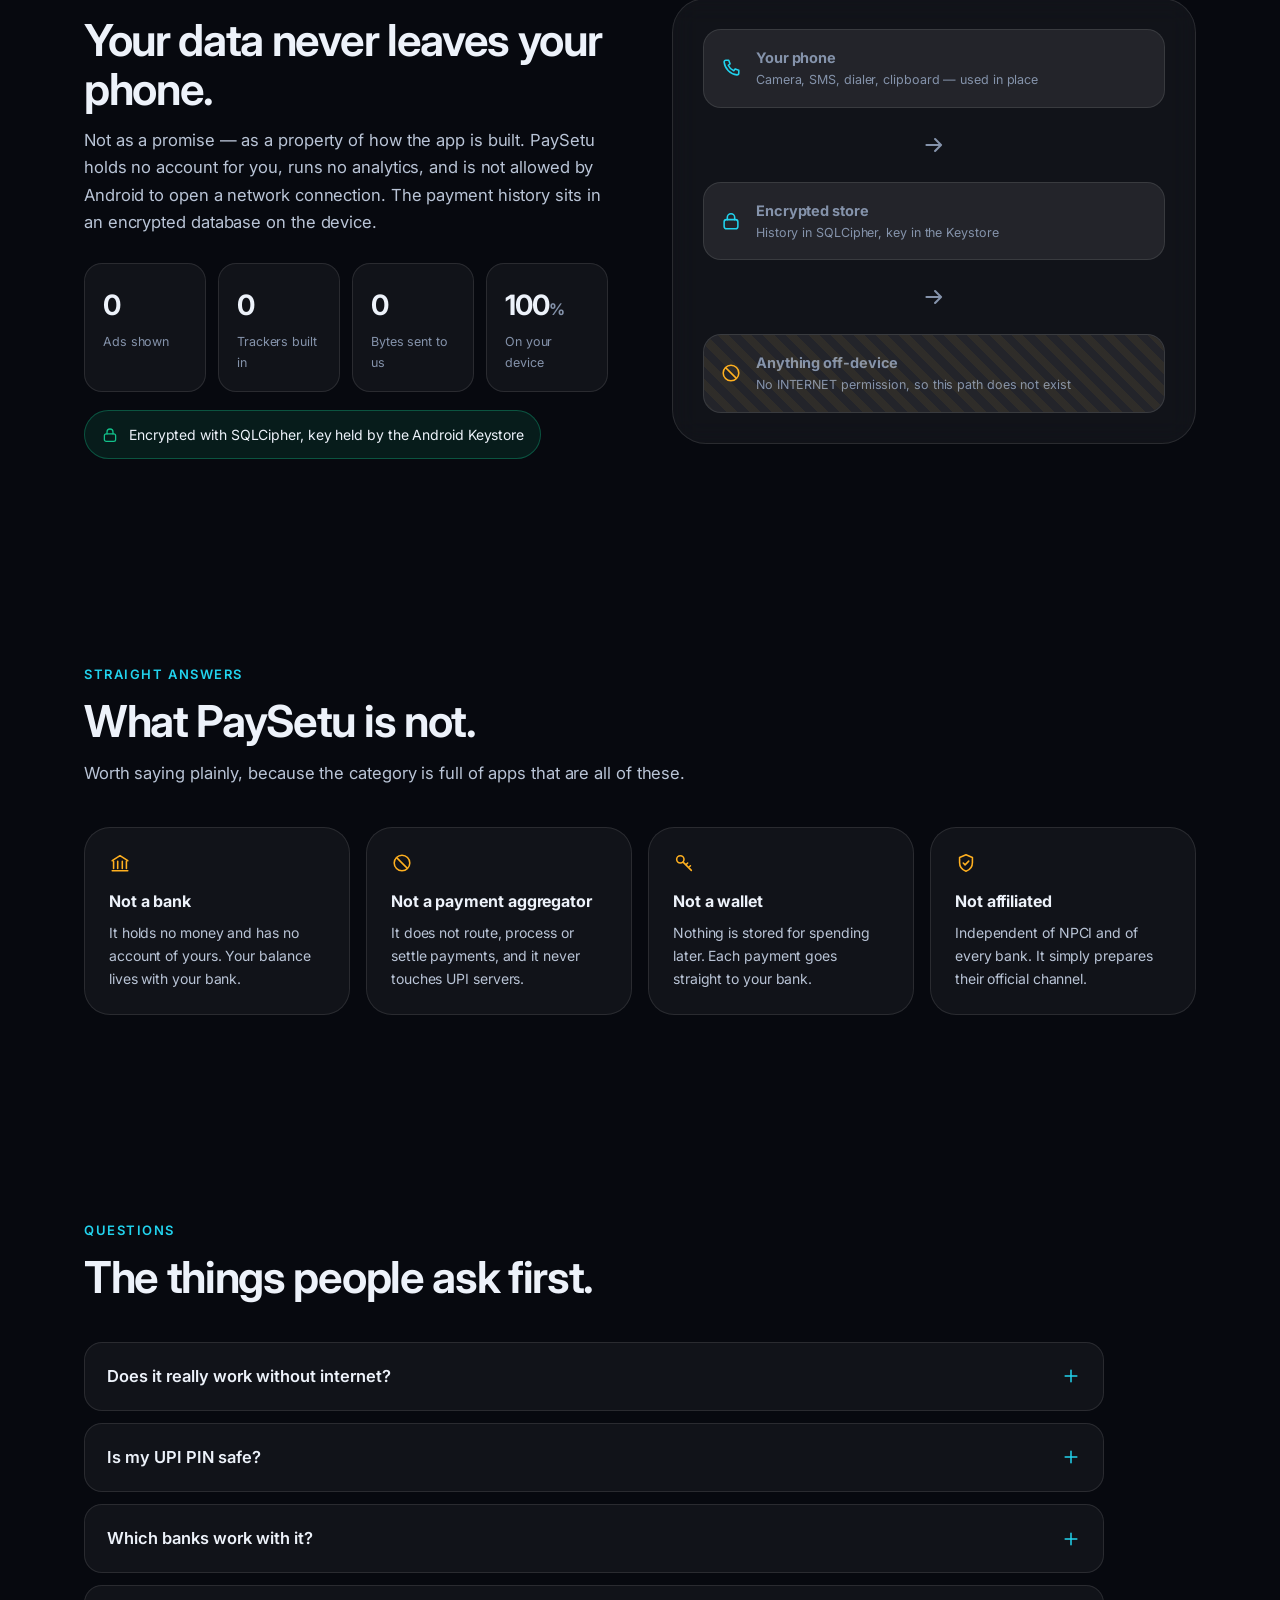
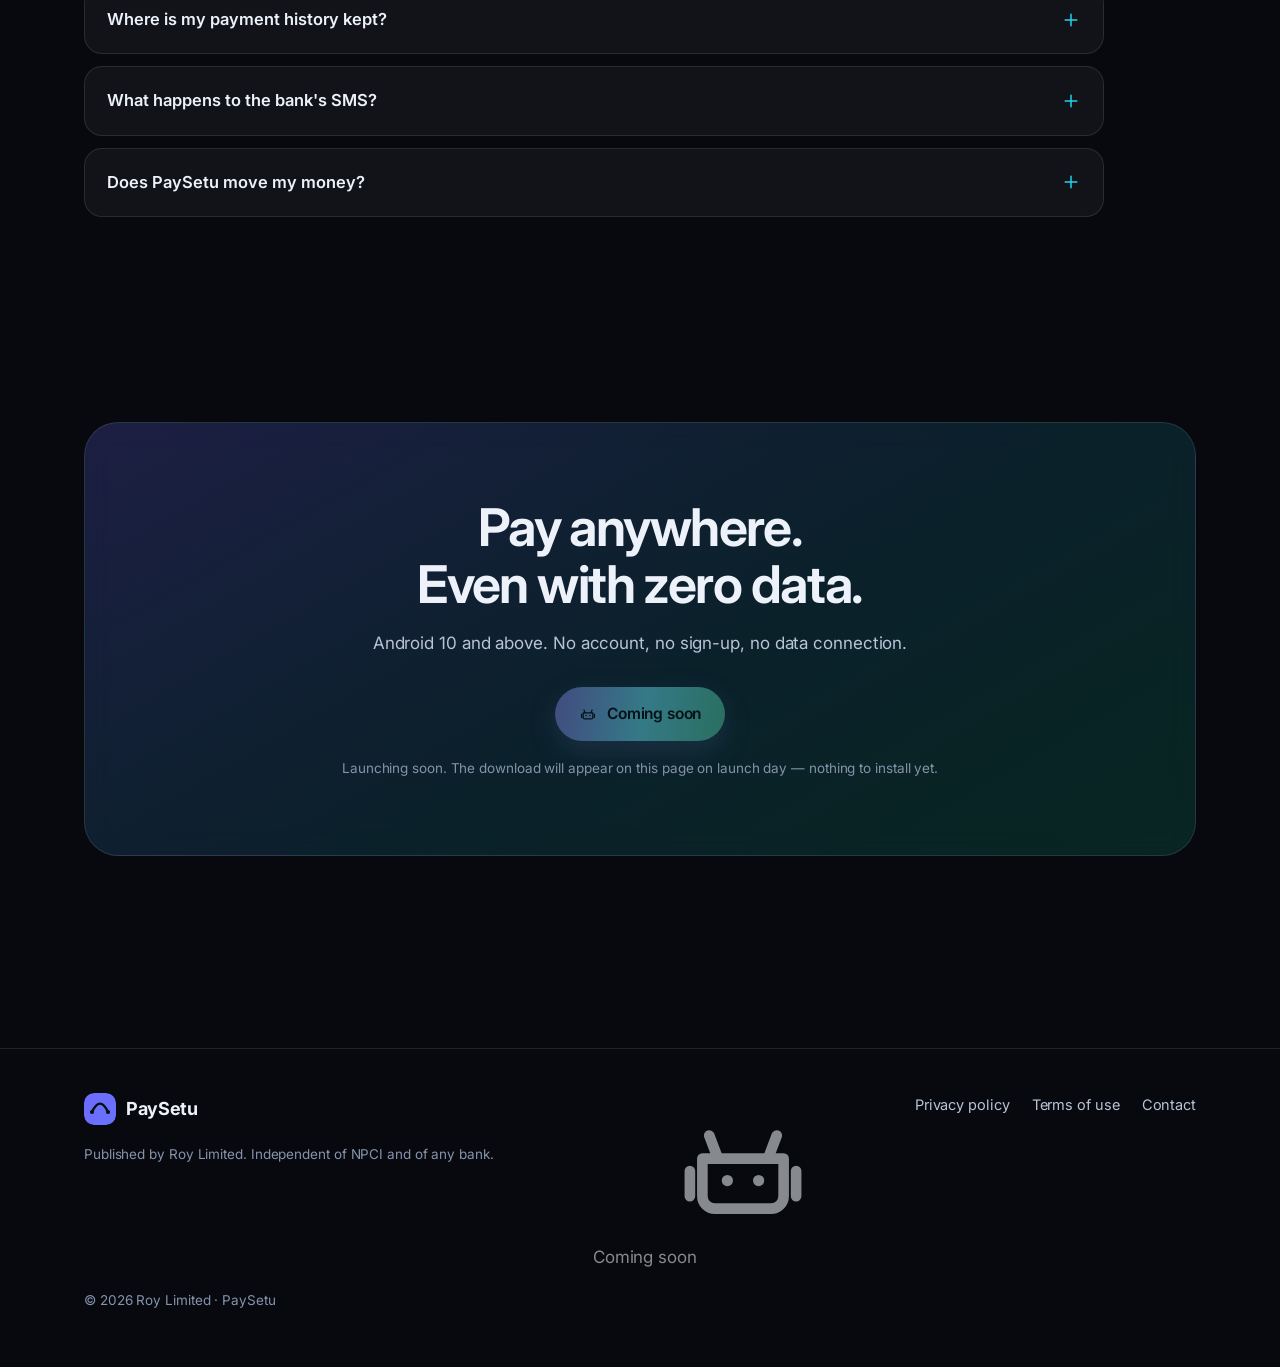
==== commit e094b36e: "Not launched yet: the download comes off the site The APK was reachable from a release asset, and th" ====
--- a/index.html
+++ b/index.html
@@ -119,10 +119,7 @@
       <a href="#faq">FAQ</a>
     </nav>
     <div class="nav__right">
-      <a class="btn btn--primary nav__cta" href="https://github.com/premiumroy/paysetu-website/releases/latest/download/paysetu-release.apk"
-         type="application/vnd.android.package-archive" download="PaySetu-1.1.0.apk" data-download>
-        <svg aria-hidden="true"><use href="#i-android"/></svg> Download
-      </a>
+      <span class="btn btn--primary nav__cta is-soon" aria-disabled="true"><svg aria-hidden="true"><use href="#i-android"/></svg> Coming soon</span>
       <button class="icon-btn" id="theme" type="button" aria-label="Switch colour theme" title="Switch theme">
         <svg class="icon-sun" aria-hidden="true"><use href="#i-sun"/></svg>
         <svg class="icon-moon" aria-hidden="true"><use href="#i-moon"/></svg>
@@ -133,8 +130,7 @@
     </div>
   </div>
   <div class="wrap mobile-menu" id="mobilemenu">
-    <a class="mobile-menu__cta" href="https://github.com/premiumroy/paysetu-website/releases/latest/download/paysetu-release.apk"
-       type="application/vnd.android.package-archive" download="PaySetu-1.1.0.apk" data-download>Download the app</a>
+    <span class="mobile-menu__cta is-soon" aria-disabled="true"><svg aria-hidden="true"><use href="#i-android"/></svg> Coming soon</span>
     <a href="#features">Features</a>
     <a href="#how">How it works</a>
     <a href="#privacy">Privacy</a>
@@ -160,11 +156,7 @@
           It has no internet permission — it could not send your data anywhere even if it wanted to.
         </p>
         <div class="hero__cta">
-          <a class="btn btn--primary" href="https://github.com/premiumroy/paysetu-website/releases/latest/download/paysetu-release.apk"
-             type="application/vnd.android.package-archive" download="PaySetu-1.1.0.apk"
-             data-magnetic data-download>
-            <svg aria-hidden="true"><use href="#i-android"/></svg> Download for Android
-          </a>
+          <span class="btn btn--primary is-soon" aria-disabled="true"><svg aria-hidden="true"><use href="#i-android"/></svg> Coming soon</span>
           <a class="btn btn--ghost" href="#how" data-magnetic>
             See how it works <svg aria-hidden="true"><use href="#i-arrow"/></svg>
           </a>
@@ -464,12 +456,8 @@
     <div class="cta reveal">
       <h2 id="cta-title">Pay anywhere.<br>Even with zero data.</h2>
       <p>Android 10 and above. No account, no sign-up, no data connection.</p>
-      <a class="btn btn--primary" href="https://github.com/premiumroy/paysetu-website/releases/latest/download/paysetu-release.apk"
-         type="application/vnd.android.package-archive" download="PaySetu-1.1.0.apk"
-         data-magnetic data-download>
-        <svg aria-hidden="true"><use href="#i-android"/></svg> Download for Android
-      </a>
-      <p style="margin-top:16px;font-size:13.5px;color:var(--muted)">Version 1.1.0 · 15 MB · Android 10 and above. One tap and the APK saves to your phone — your browser may ask you to allow installs from it the first time.</p>
+      <span class="btn btn--primary is-soon" aria-disabled="true"><svg aria-hidden="true"><use href="#i-android"/></svg> Coming soon</span>
+      <p style="margin-top:16px;font-size:13.5px;color:var(--muted)">Launching soon. The download will appear on this page on launch day — nothing to install yet.</p>
     </div>
   </section>
 
@@ -484,7 +472,7 @@
         <p class="foot__note">Published by Roy Limited. Independent of NPCI and of any bank.</p>
       </div>
       <nav class="foot__links" aria-label="Footer">
-        <a href="https://github.com/premiumroy/paysetu-website/releases/latest/download/paysetu-release.apk" download="PaySetu-1.1.0.apk" data-download>Download the app</a>
+        <span class="is-soon" aria-disabled="true"><svg aria-hidden="true"><use href="#i-android"/></svg> Coming soon</span>
         <a href="privacy-policy.html">Privacy policy</a>
         <a href="terms.html">Terms of use</a>
         <a href="mailto:premiumroy098@gmail.com">Contact</a>
--- a/style.css
+++ b/style.css
@@ -724,3 +724,13 @@
   .motion { display: none; }
   .tilt3d { transition: none; }
 }
+
+/* ---------- not-yet-launched state --------------------------------------- */
+/* The app is not public yet, so the calls to action are present but inert: a
+   span, not a link, with nothing to download behind it. */
+.is-soon {
+  opacity: 0.55;
+  cursor: default;
+  pointer-events: none;
+  filter: saturate(0.6);
+}
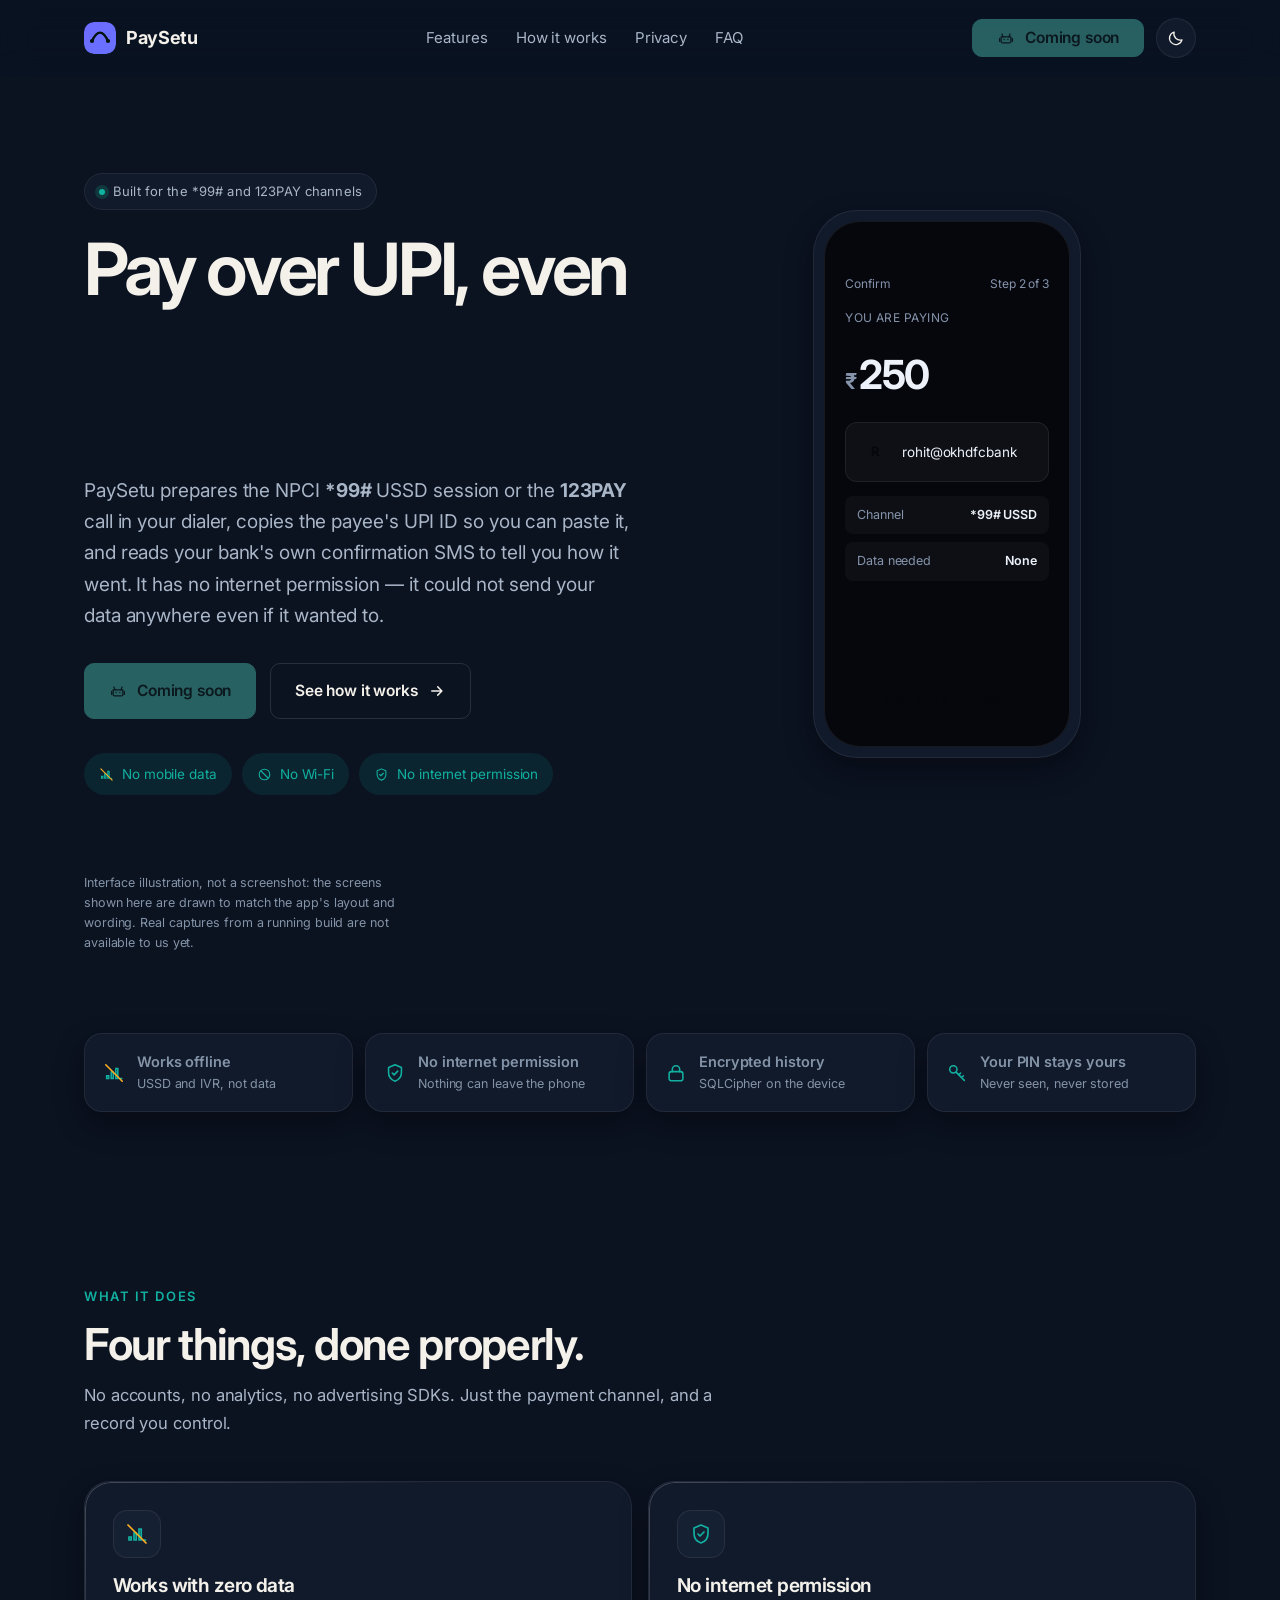
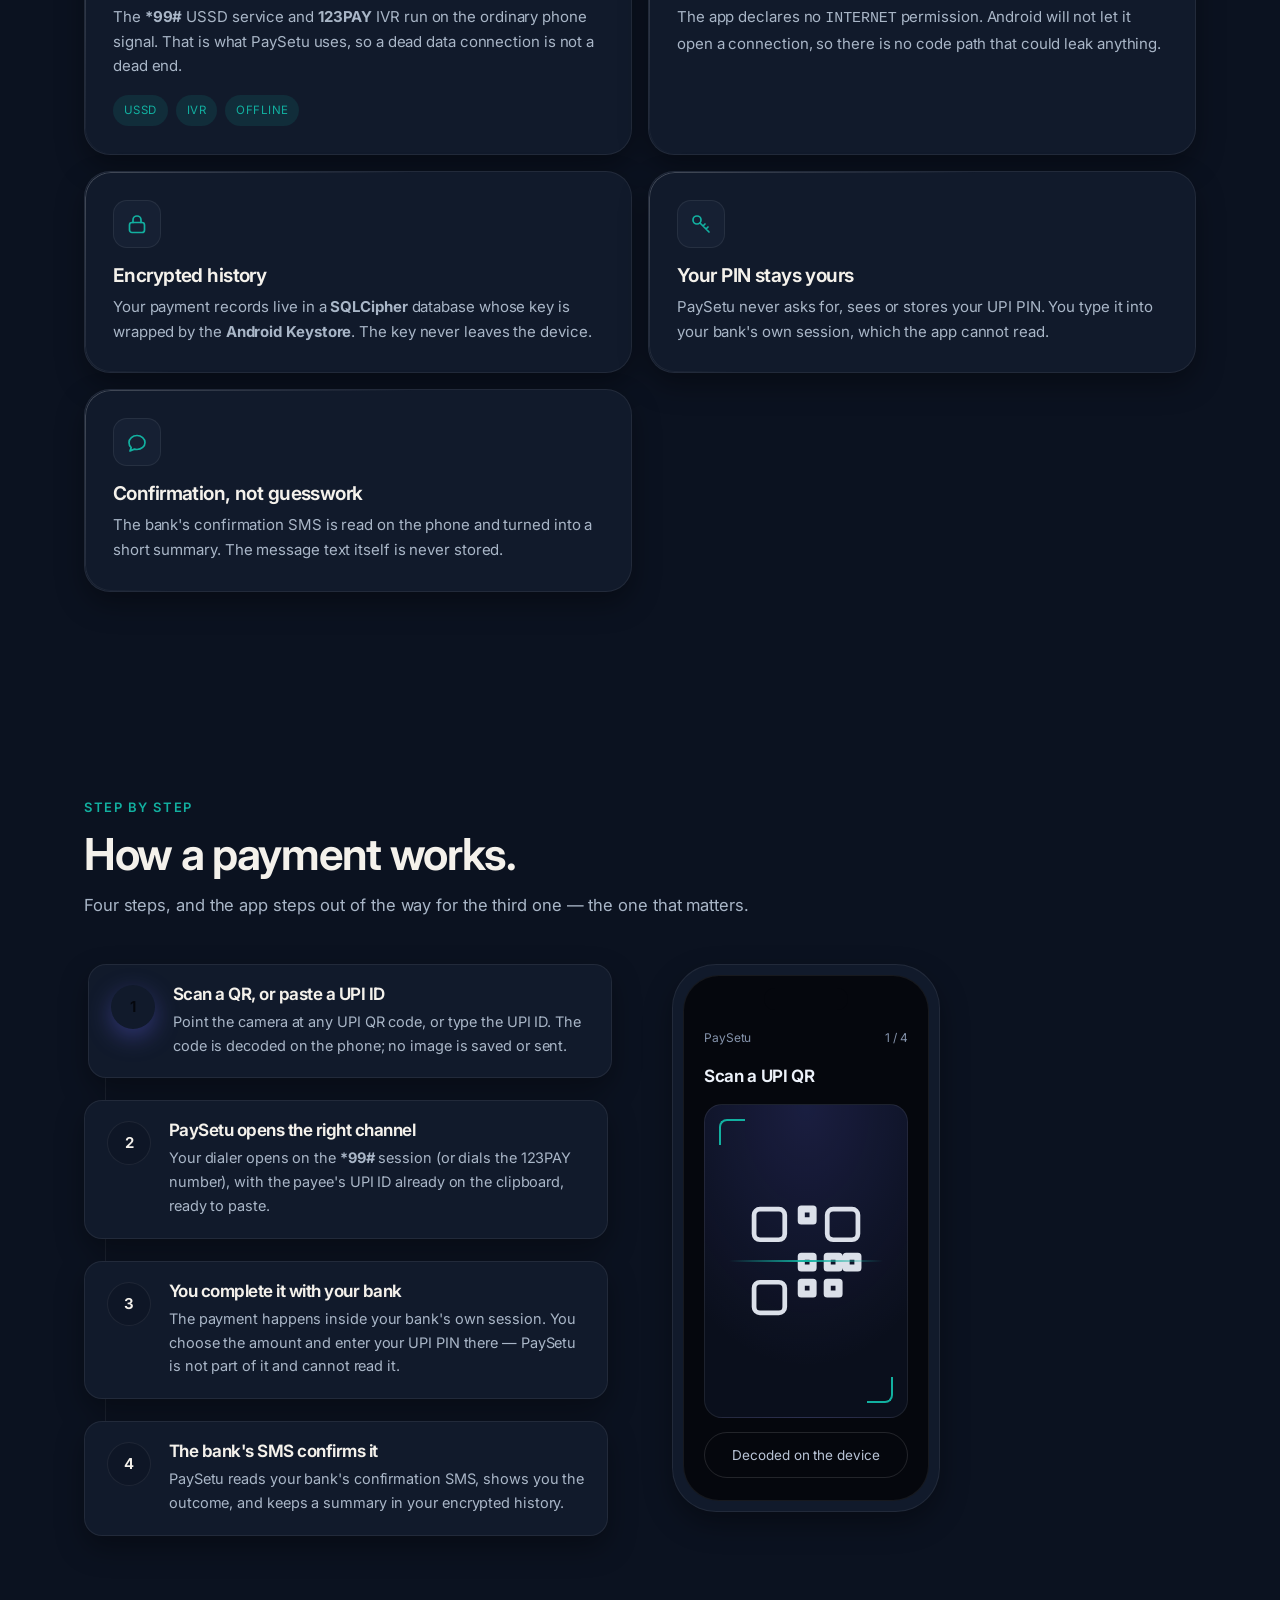
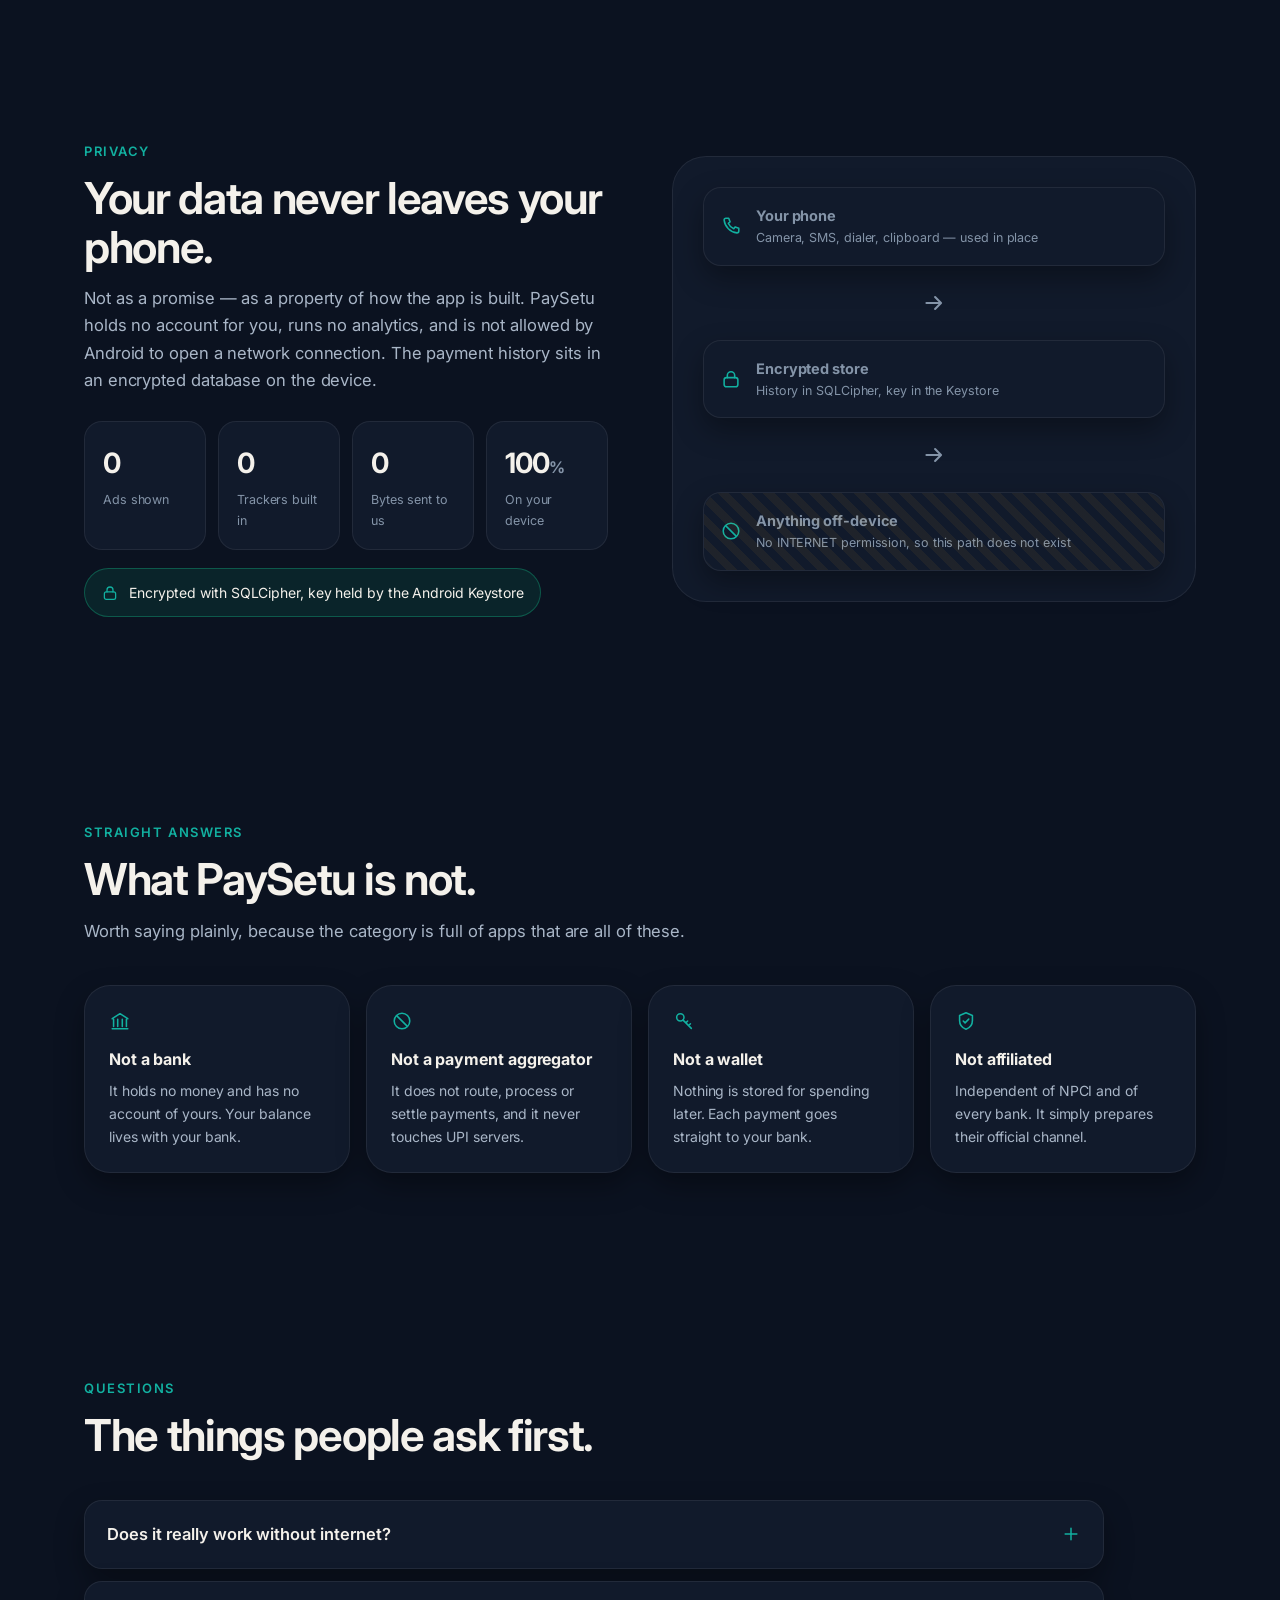
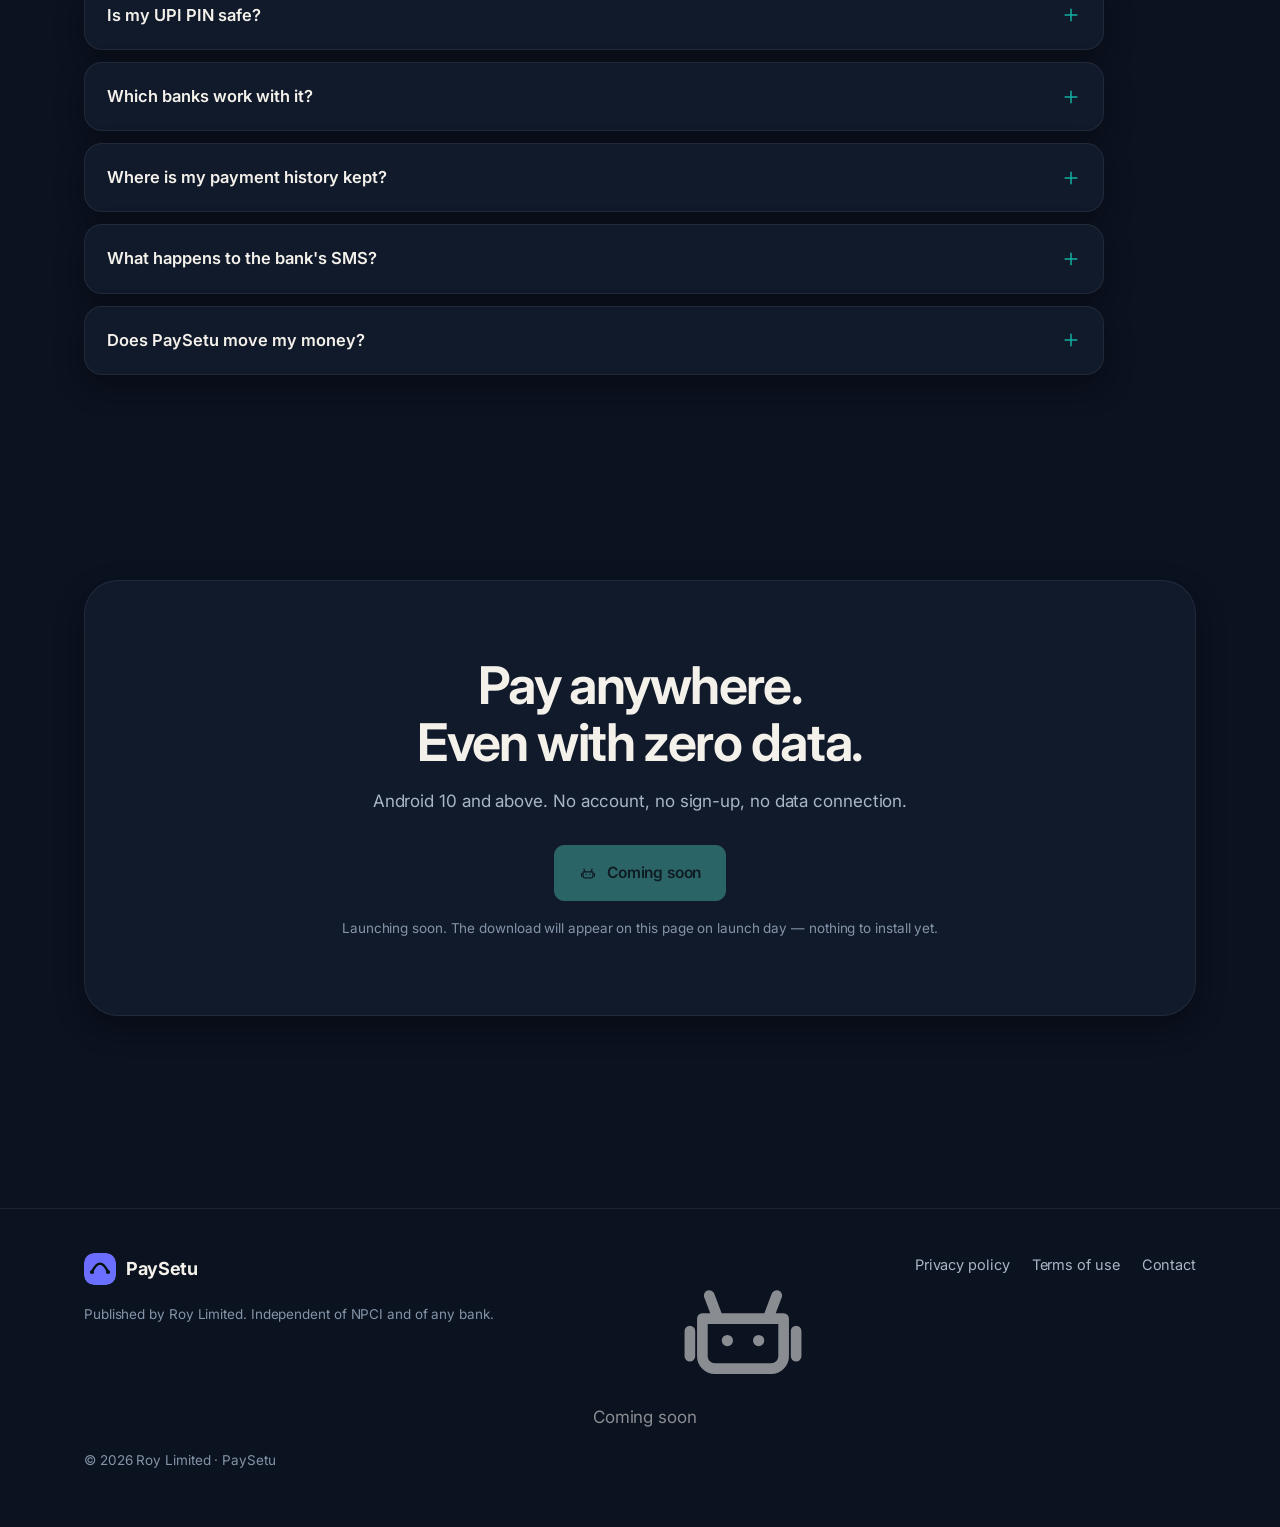
==== commit 145ddc88: "Design system v2: ink, warm white, one teal accent The site was built on purple-to-blue gradients, t" ====
--- a/index.html
+++ b/index.html
@@ -39,9 +39,6 @@
 <body>
 
 <a class="skip" href="#main">Skip to content</a>
-<div class="aurora" aria-hidden="true"></div>
-<div class="grain" aria-hidden="true"></div>
-<canvas class="motion" id="motion" aria-hidden="true"></canvas>
 <div class="cursor" aria-hidden="true" id="cursor"></div>
 <div class="progress" id="progress" aria-hidden="true"></div>
 
@@ -215,6 +212,7 @@
           </div>
         </div>
       </div>
+        <p class="mockup-note">Interface illustration, not a screenshot: the screens shown here are drawn to match the app's layout and wording. Real captures from a running build are not available to us yet.</p>
     </div>
   </section>
 
@@ -483,6 +481,5 @@
 </footer>
 
 <script src="script.js" defer></script>
-<script src="motion.js" defer></script>
 </body>
 </html>
--- a/style.css
+++ b/style.css
@@ -734,3 +734,112 @@
   pointer-events: none;
   filter: saturate(0.6);
 }
+
+
+/* ==========================================================================
+   Design system v2 - restrained fintech
+   --------------------------------------------------------------------------
+   One ink/navy base, one warm white, one teal accent. The previous pass leaned
+   on purple-to-blue gradients, translucent glass panels and glowing borders;
+   all three are gone. Surfaces are solid and quiet, the only colour that
+   carries meaning is the teal, and depth comes from a single hairline border
+   and a very soft shadow rather than from glow.
+   ========================================================================== */
+
+:root {
+  --bg: #0b1220;
+  --bg-2: #0e1626;
+  --surface: #111a2b;
+  --surface-2: #16203300;
+  --surface-raised: #162033;
+
+  --glass: #111a2b;
+  --glass-2: #162033;
+
+  --stroke: rgba(255, 255, 255, 0.07);
+  --stroke-2: rgba(255, 255, 255, 0.12);
+
+  --ink: #f4f1eb;
+  --ink-2: #a9b6c7;
+  --muted: #8494a8;
+
+  --teal: #12b0a0;
+  --teal-ink: #04211f;
+  --teal-soft: rgba(18, 176, 160, 0.12);
+
+  /* the old accent names still appear in markup; they all resolve to the one
+     accent now, which is the point of a single-colour system */
+  --indigo: var(--teal);
+  --cyan: var(--teal);
+  --green: var(--teal);
+  --saffron: var(--teal);
+
+  --grad: none;
+  --grad-warm: none;
+  --grad-text: none;
+  --glow: none;
+
+  --s1: 0 1px 2px rgba(0, 0, 0, 0.3);
+  --s2: 0 12px 28px rgba(0, 0, 0, 0.34);
+  --s3: 0 26px 60px rgba(0, 0, 0, 0.42);
+}
+
+[data-theme="light"] {
+  --bg: #faf8f4;
+  --bg-2: #ffffff;
+  --surface: #ffffff;
+  --glass: #ffffff;
+  --glass-2: #ffffff;
+  --stroke: rgba(11, 18, 32, 0.10);
+  --stroke-2: rgba(11, 18, 32, 0.16);
+  --ink: #0b1220;
+  --ink-2: #43506a;
+  --muted: #6b7891;
+  --teal: #0e8f83;
+  --teal-soft: rgba(14, 143, 131, 0.10);
+}
+
+/* The animated gradient field and the canvas are both gone: the brief rules out
+   gradient backgrounds everywhere and floating decoration. */
+.aurora, .grain, .motion { display: none !important; }
+
+body { background: var(--bg); }
+
+/* anything that used to be a gradient is now flat */
+[style*="--grad"], .hero__title, .section__title { background: none; -webkit-text-fill-color: currentColor; }
+.hero__title em, .grad-text { background: none; -webkit-text-fill-color: currentColor; color: var(--teal); }
+
+/* surfaces: solid, one hairline, one soft shadow. No blur, no glow. */
+.card, .pill, .not, .q, .phone, .cta, .node, .step {
+  backdrop-filter: none;
+  background: var(--surface);
+  border: 1px solid var(--stroke);
+  box-shadow: var(--s2);
+}
+
+/* buttons: a filled teal primary and a quiet outlined secondary */
+.btn { border-radius: 10px; box-shadow: none; backdrop-filter: none; }
+.btn--primary {
+  background: var(--teal);
+  color: var(--teal-ink);
+  border: 1px solid var(--teal);
+}
+.btn--primary:hover { background: #15c4b2; border-color: #15c4b2; }
+.btn--ghost {
+  background: transparent;
+  color: var(--ink);
+  border: 1px solid var(--stroke-2);
+}
+.btn--ghost:hover { background: var(--surface); border-color: var(--teal); }
+
+/* the accent is the only saturated thing on the page */
+.chip, .tag { background: var(--teal-soft); border-color: transparent; color: var(--teal); }
+
+/* a single, honest note under the phone mockup */
+.mockup-note {
+  margin-top: 14px;
+  font-size: 12.5px;
+  line-height: 1.6;
+  color: var(--muted);
+  max-width: 42ch;
+}
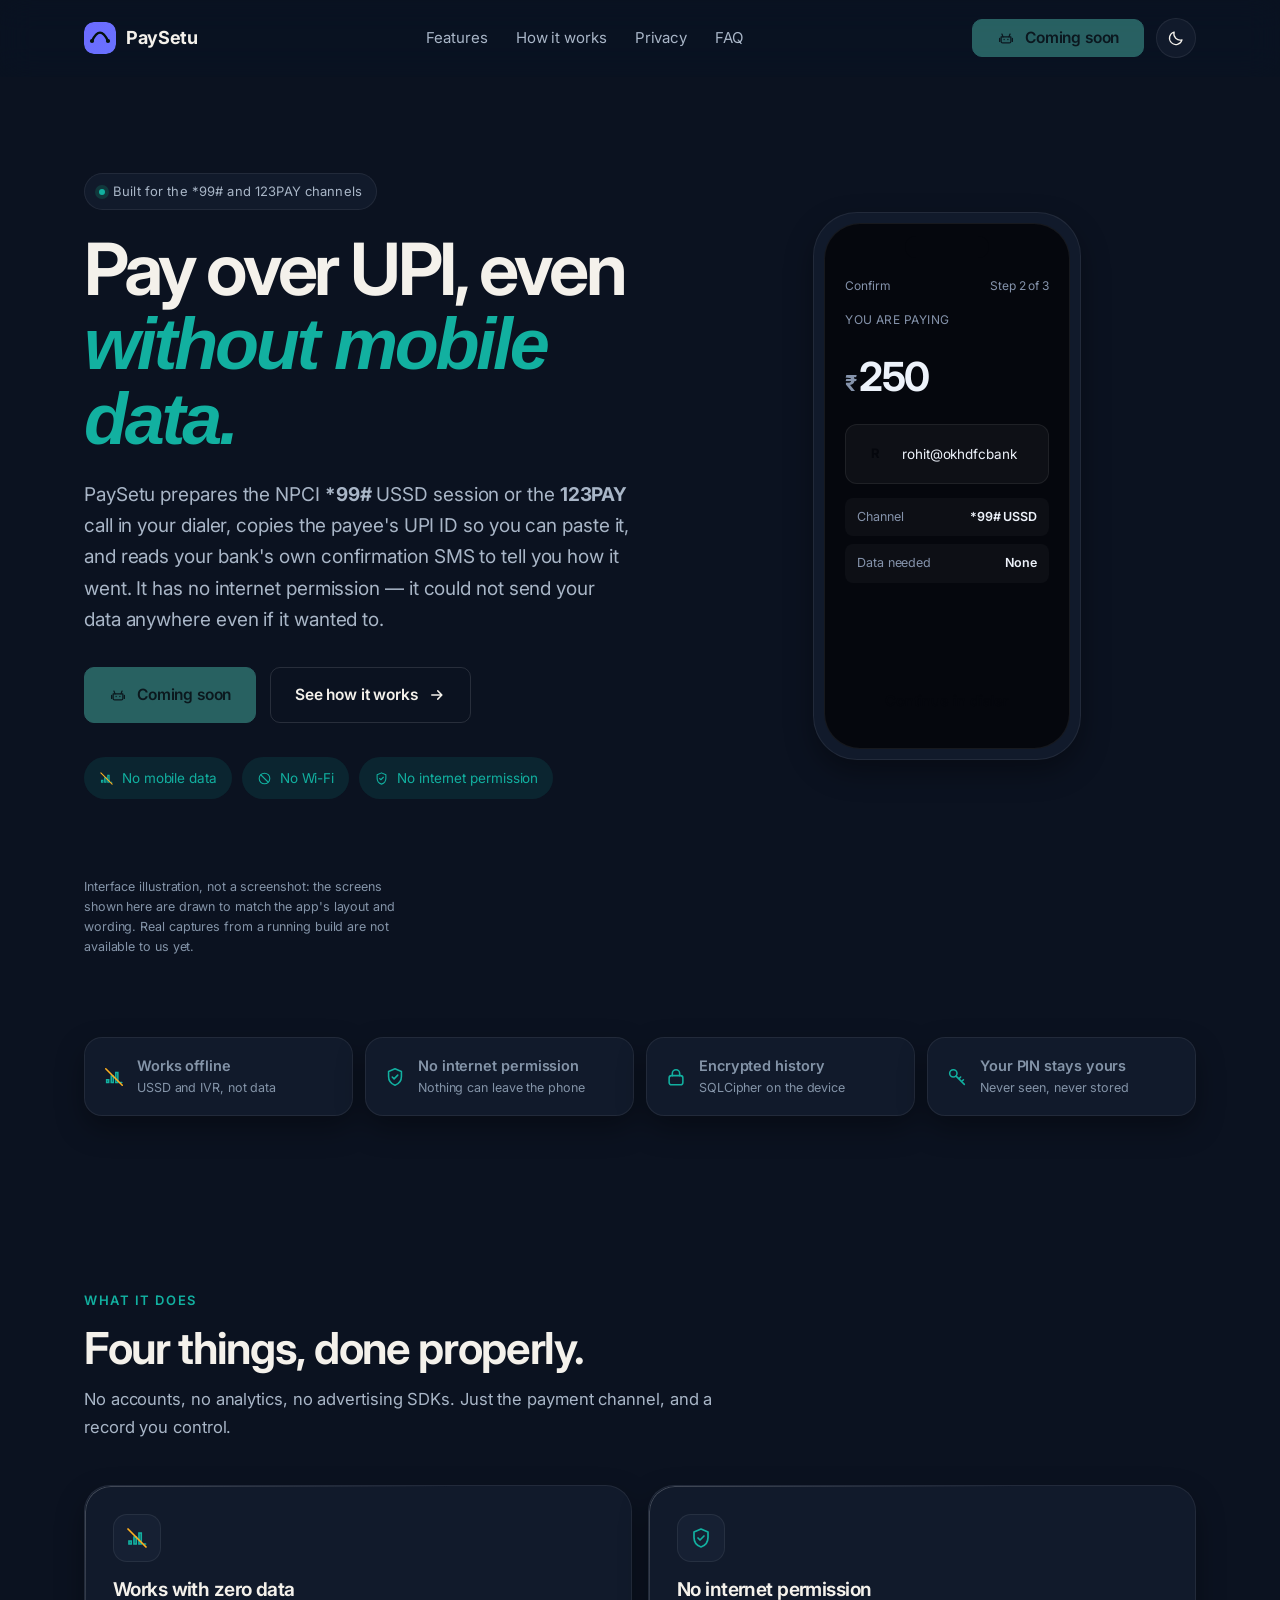
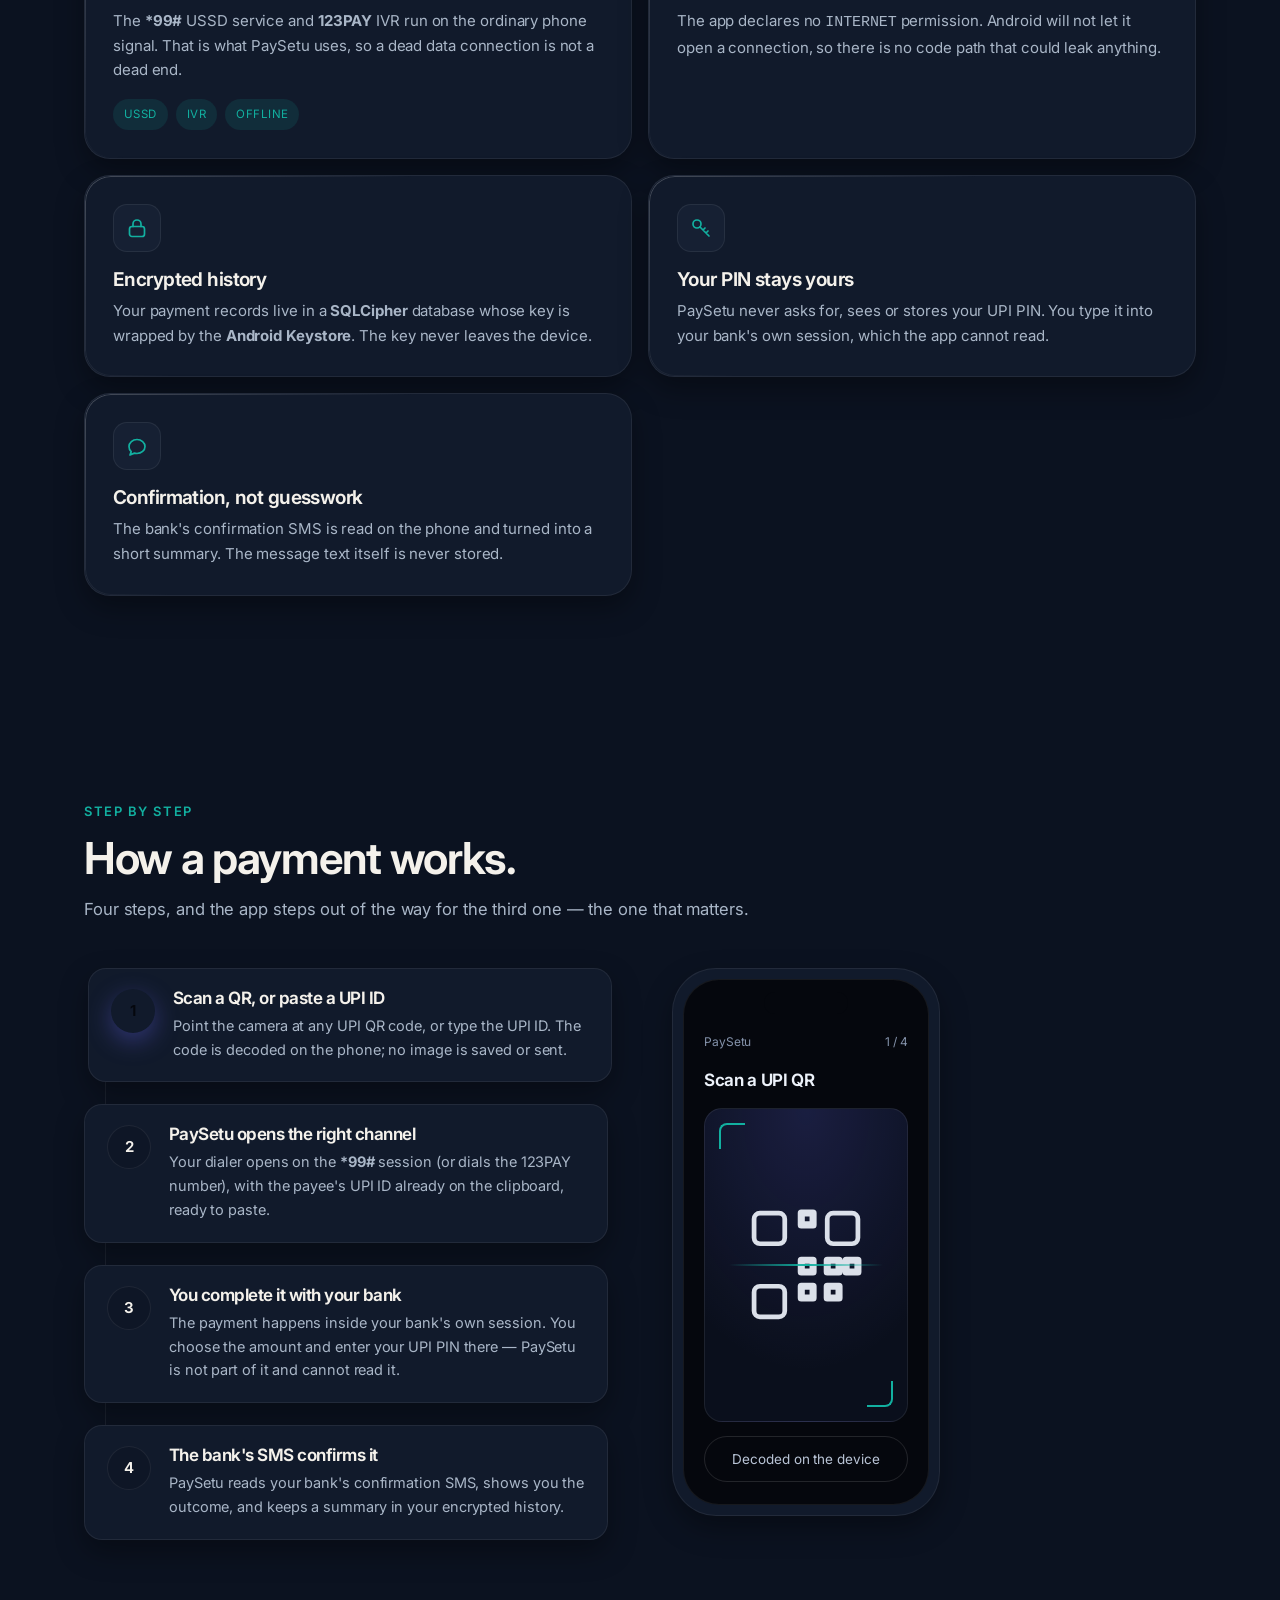
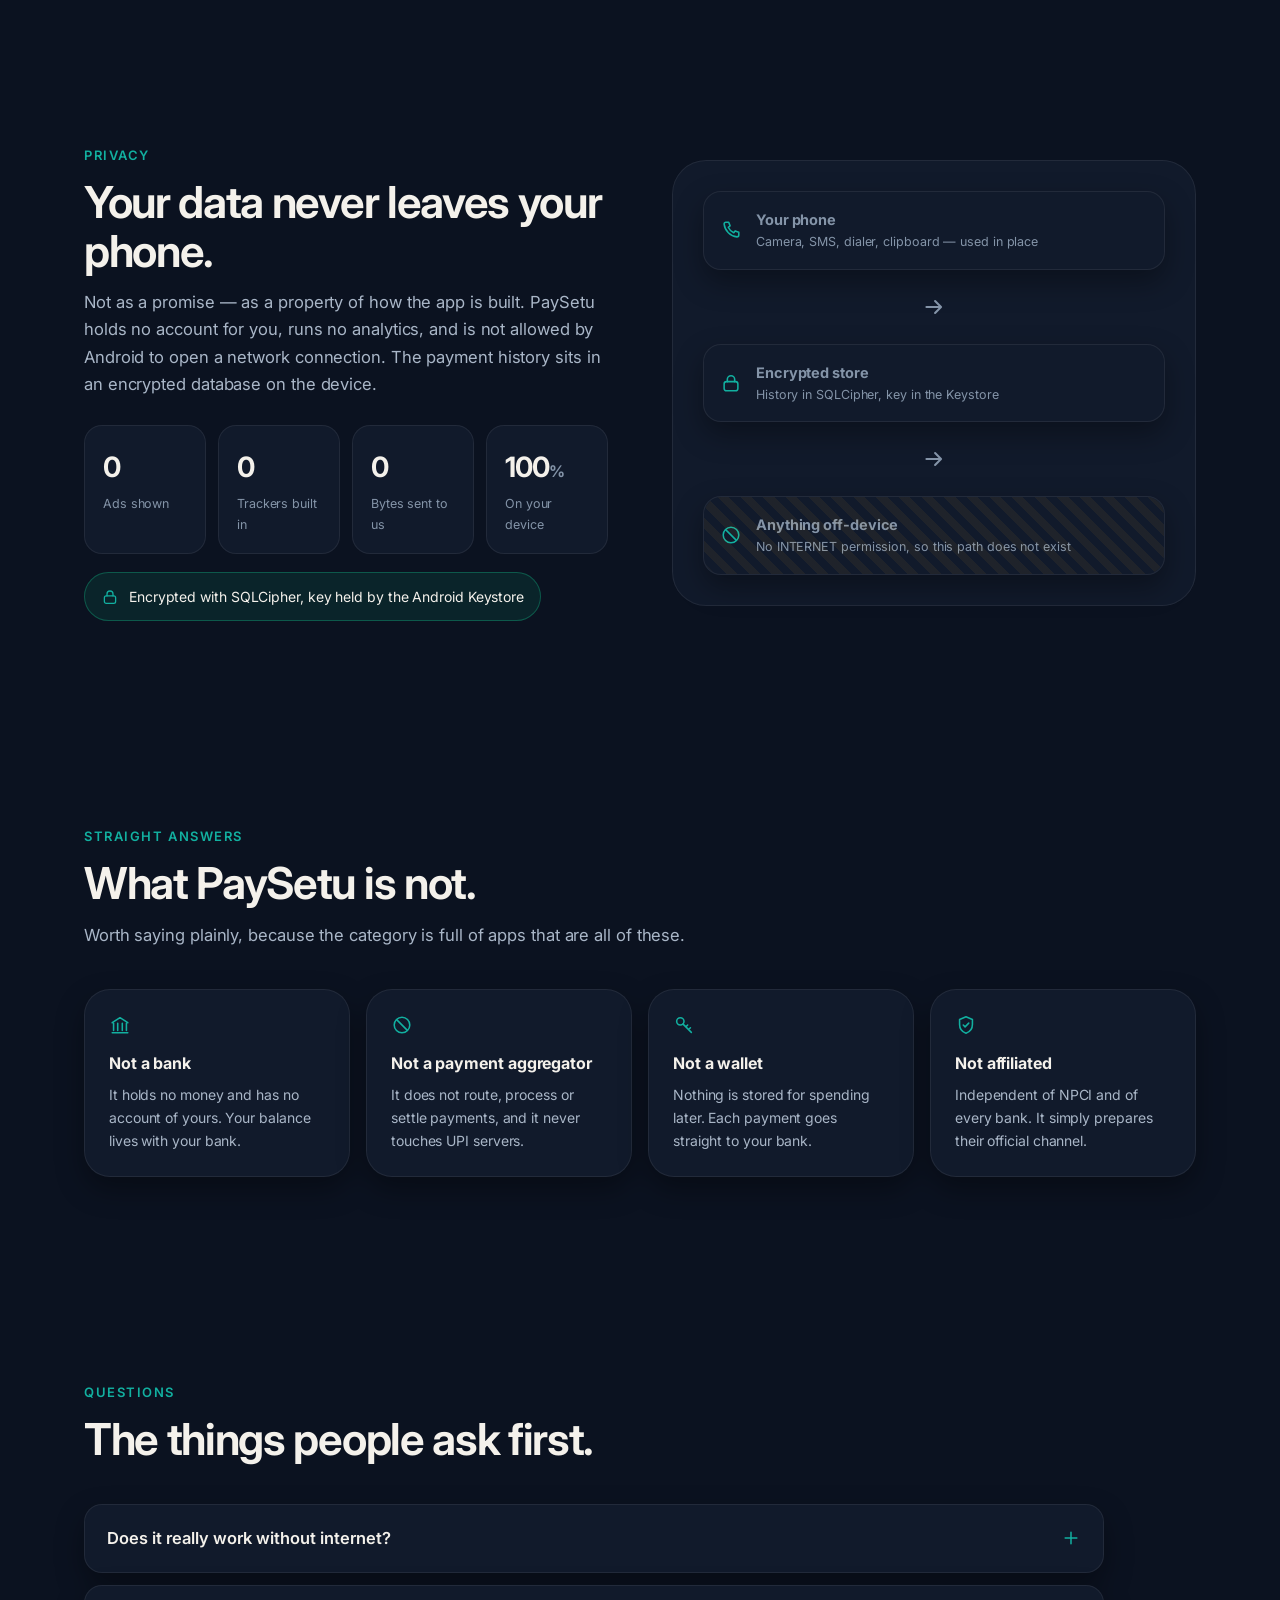
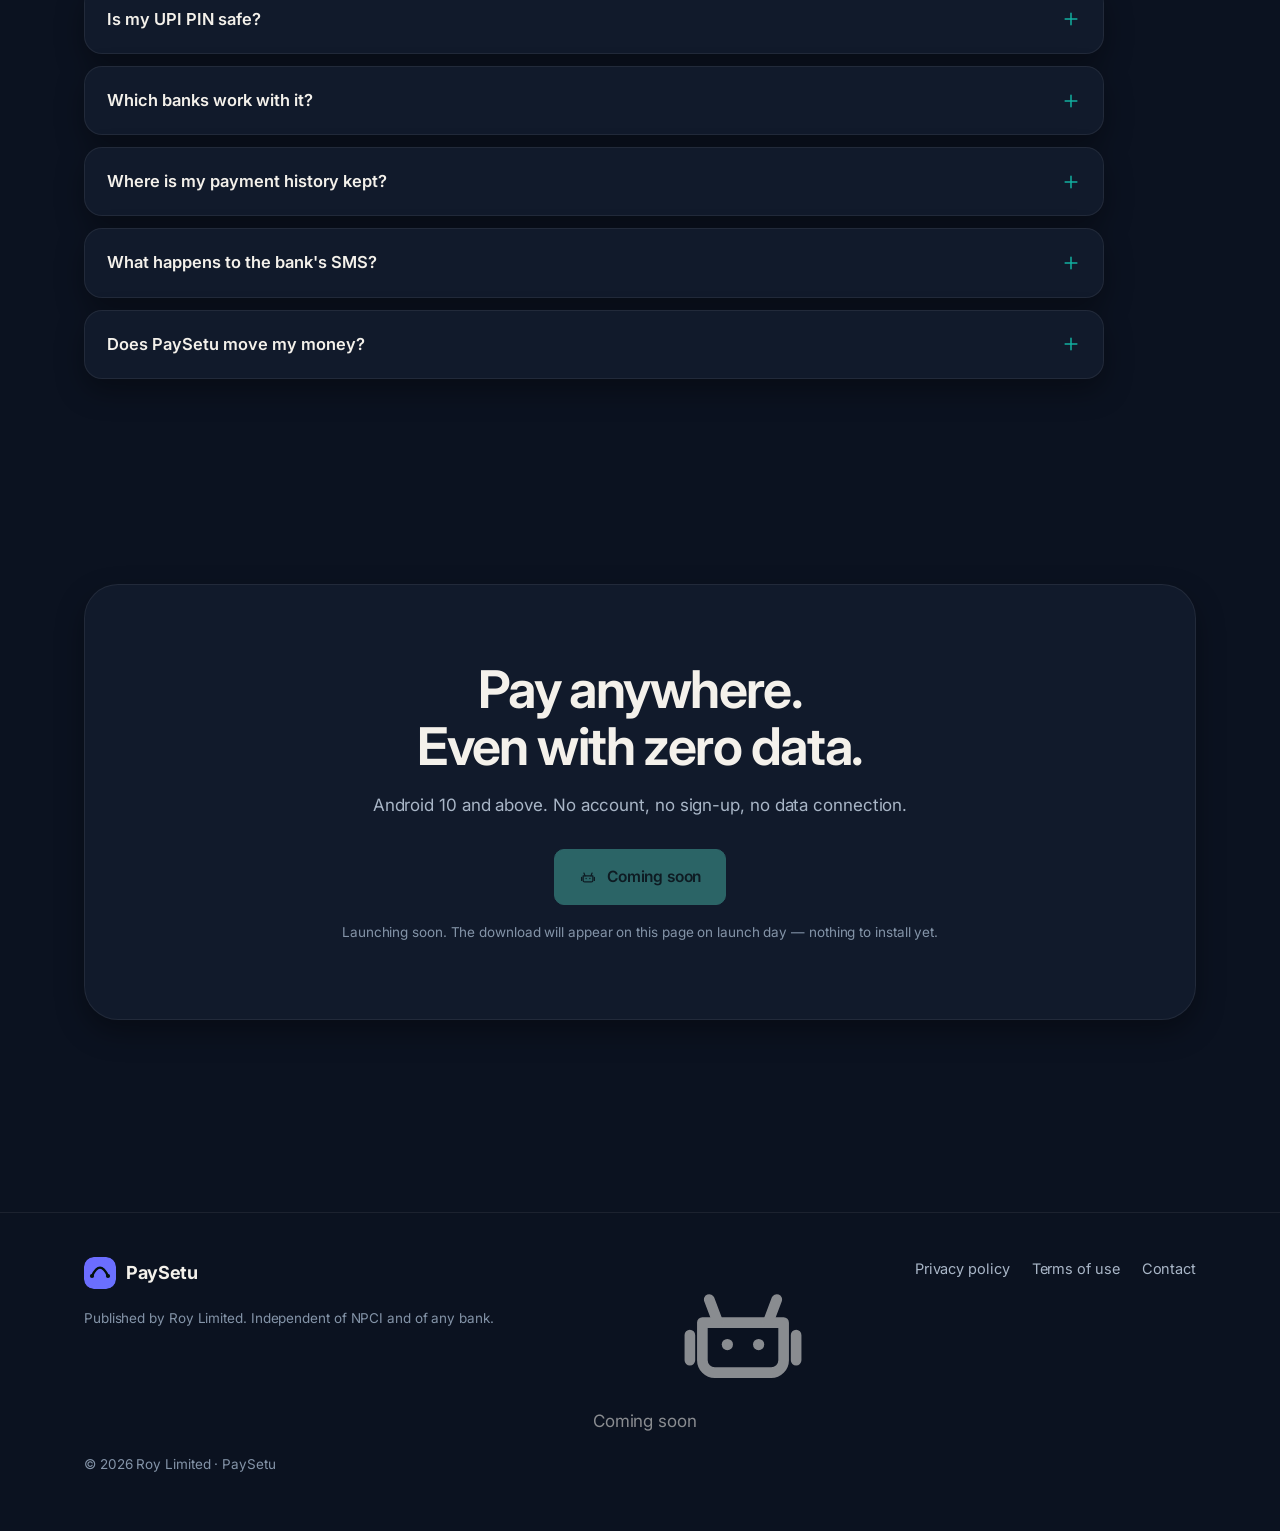
==== commit 6efe5f49: "Headline: plain markup, and the accent is solid teal The second half of the headline was a gradient-" ====
--- a/index.html
+++ b/index.html
@@ -144,8 +144,8 @@
     <div class="hero__grid">
       <div>
         <span class="eyebrow reveal"><span class="dot"></span> Built for the *99# and 123PAY channels</span>
-        <h1 class="hero__title" id="hero-title" data-split-words>
-          Pay over UPI, even <span class="w--grad">without mobile data.</span>
+        <h1 class="hero__title" id="hero-title">
+          Pay over UPI, even <em>without mobile data.</em>
         </h1>
         <p class="hero__sub reveal" style="--d:520ms">
           PaySetu prepares the NPCI <strong>*99#</strong> USSD session or the <strong>123PAY</strong> call in your dialer,
--- a/style.css
+++ b/style.css
@@ -805,9 +805,24 @@
 
 body { background: var(--bg); }
 
-/* anything that used to be a gradient is now flat */
-[style*="--grad"], .hero__title, .section__title { background: none; -webkit-text-fill-color: currentColor; }
-.hero__title em, .grad-text { background: none; -webkit-text-fill-color: currentColor; color: var(--teal); }
+/* Anything that used to be gradient text is flat now. The word spans inside the
+   headline each carried their own `-webkit-text-fill-color: transparent` so the
+   gradient could show through - setting the fill on the parent alone leaves them
+   invisible, which is what truncated the headline. Every descendant is reset. */
+[style*="--grad"] {
+  background-image: none !important;
+  -webkit-background-clip: border-box !important;
+  background-clip: border-box !important;
+  -webkit-text-fill-color: currentColor !important;
+}
+.hero__title, .hero__title *, .section__title, .section__title * {
+  background-image: none !important;
+  -webkit-background-clip: border-box !important;
+  background-clip: border-box !important;
+  -webkit-text-fill-color: currentColor !important;
+  color: inherit;
+}
+.hero__title em, .hero__title .w em, .grad-text { color: var(--teal); }
 
 /* surfaces: solid, one hairline, one soft shadow. No blur, no glow. */
 .card, .pill, .not, .q, .phone, .cta, .node, .step {
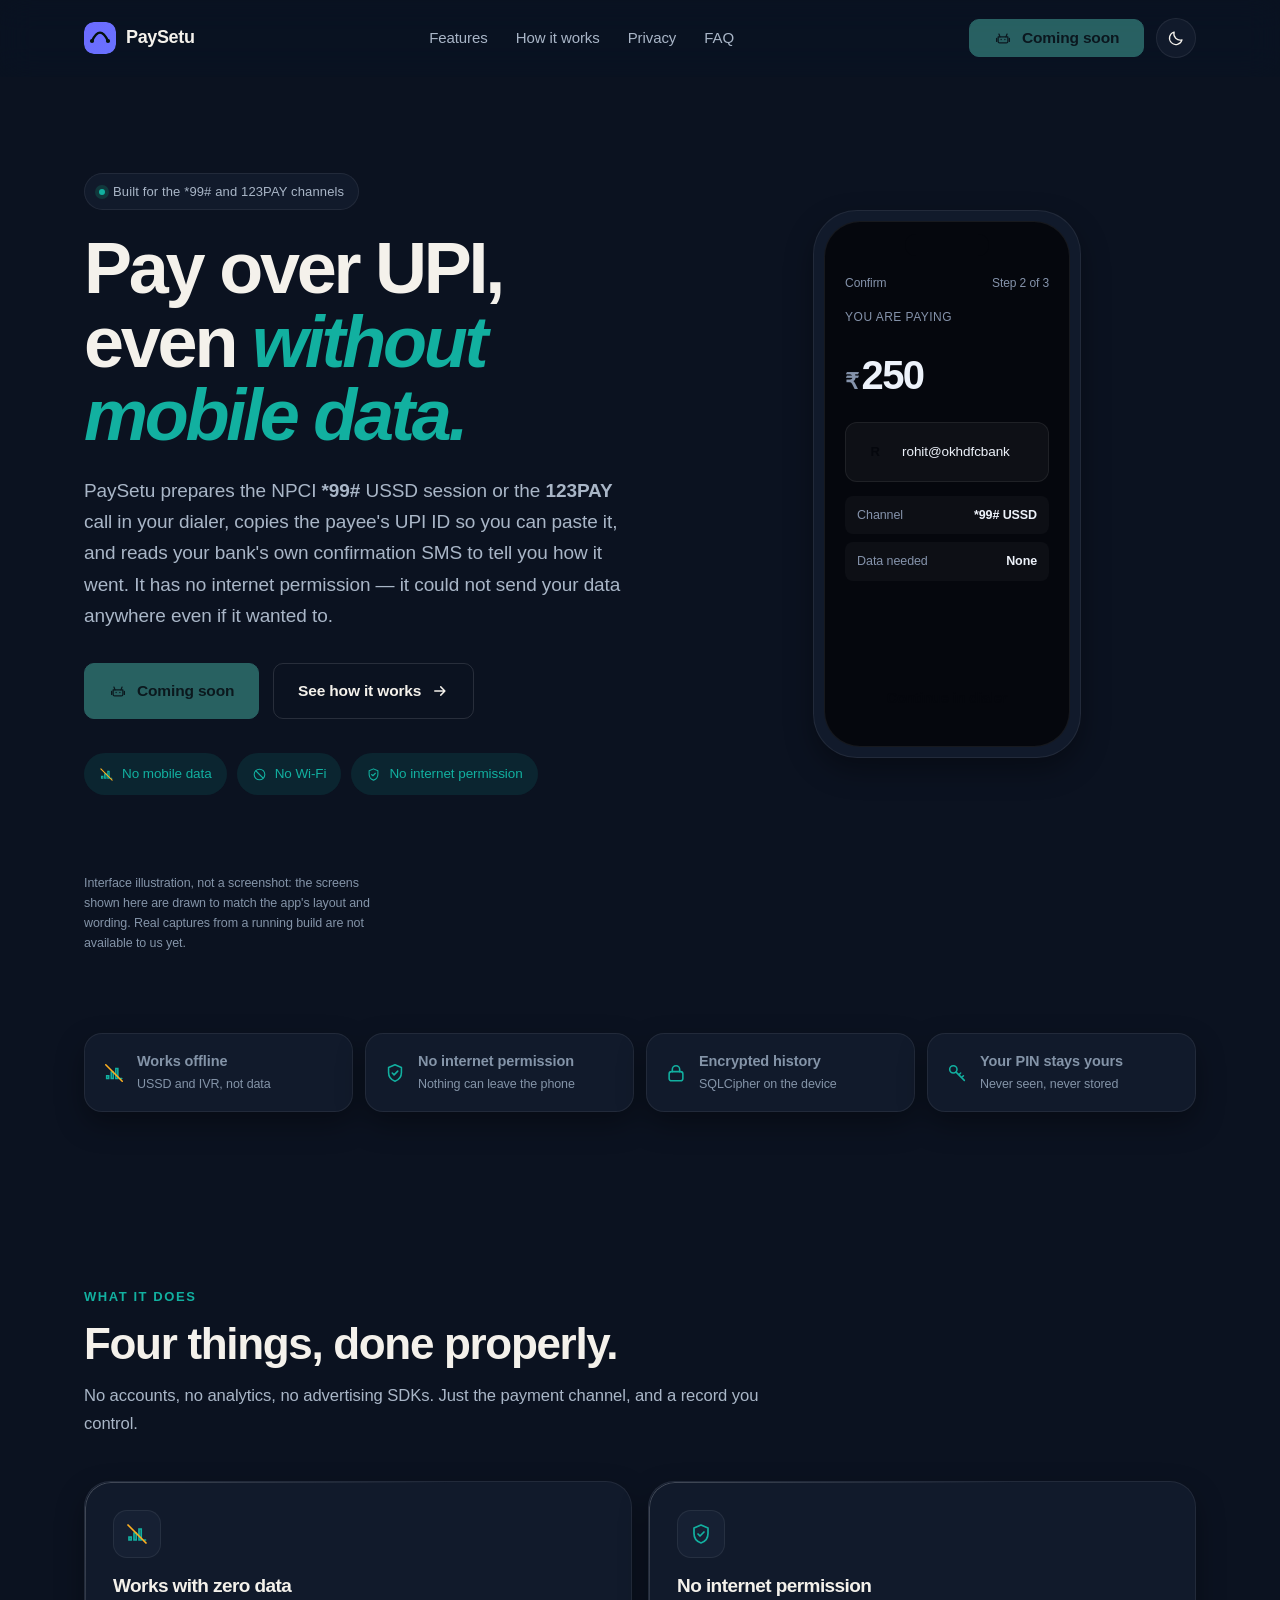
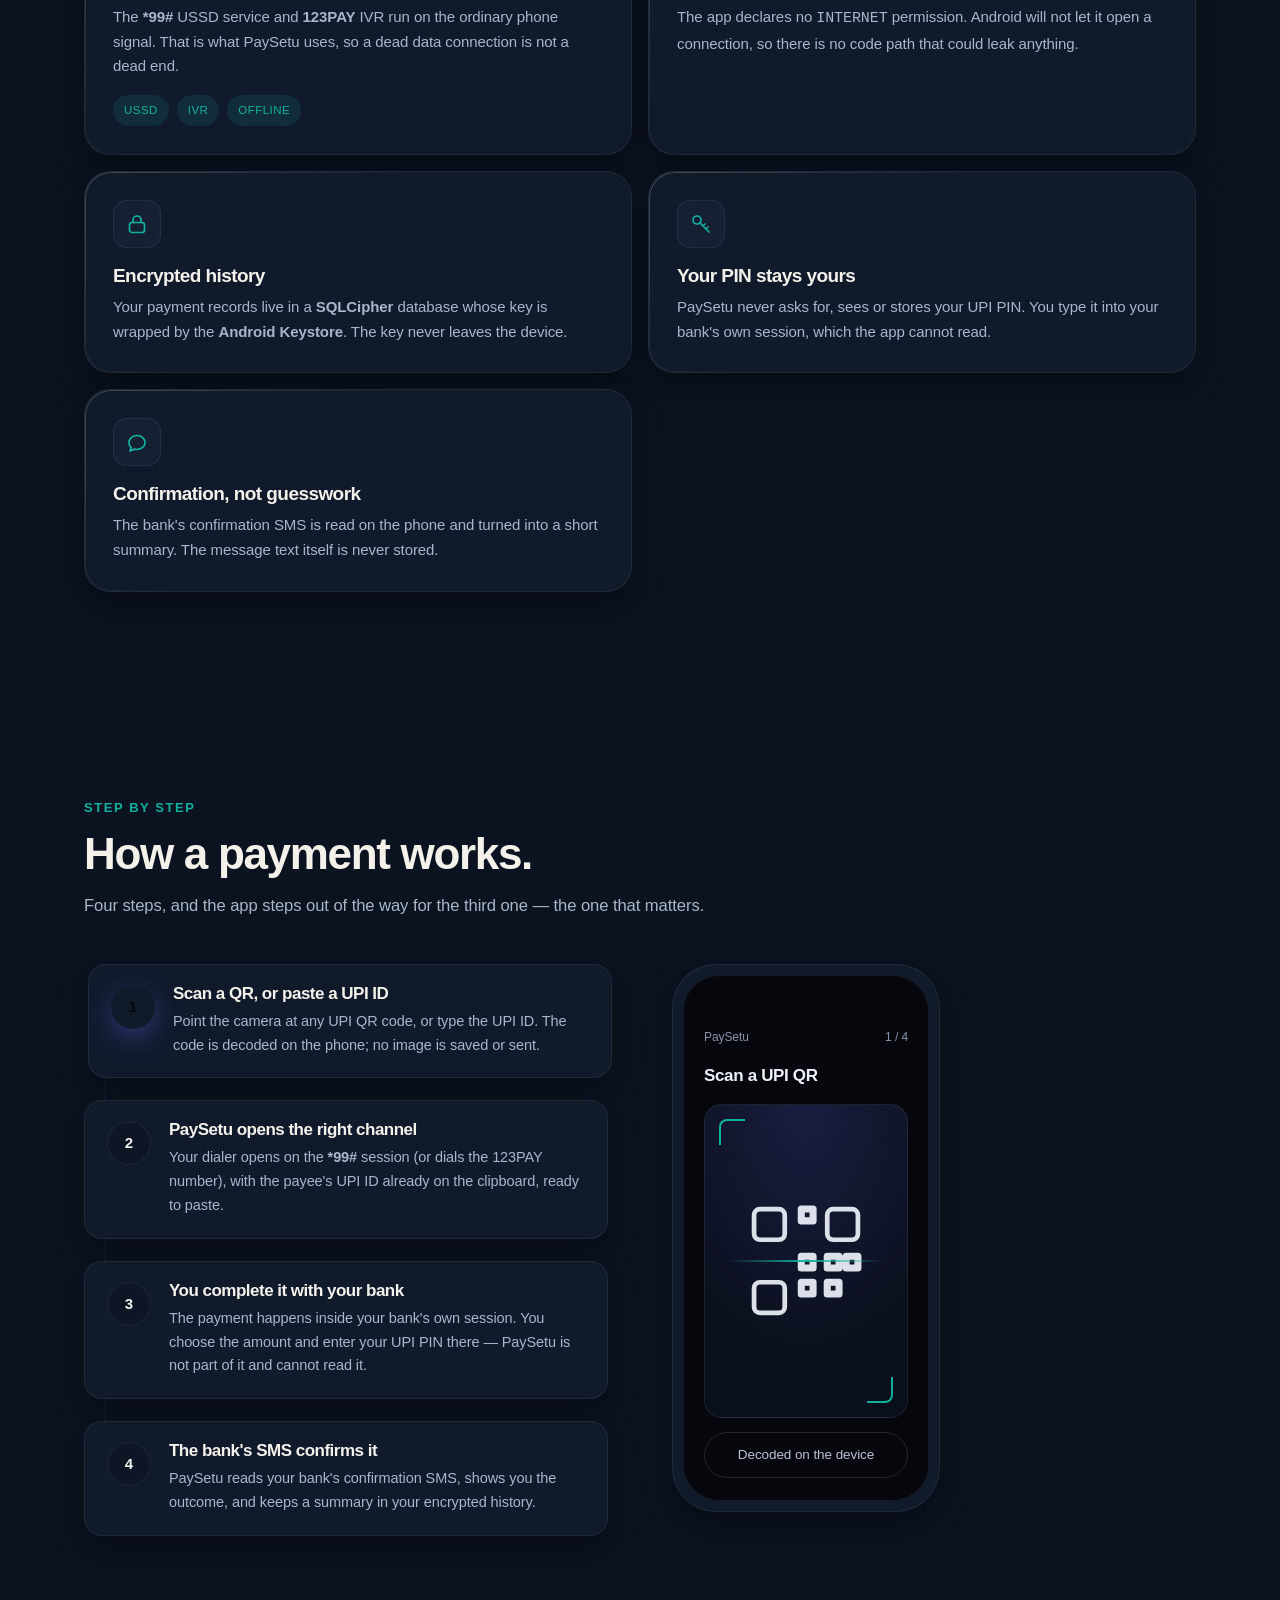
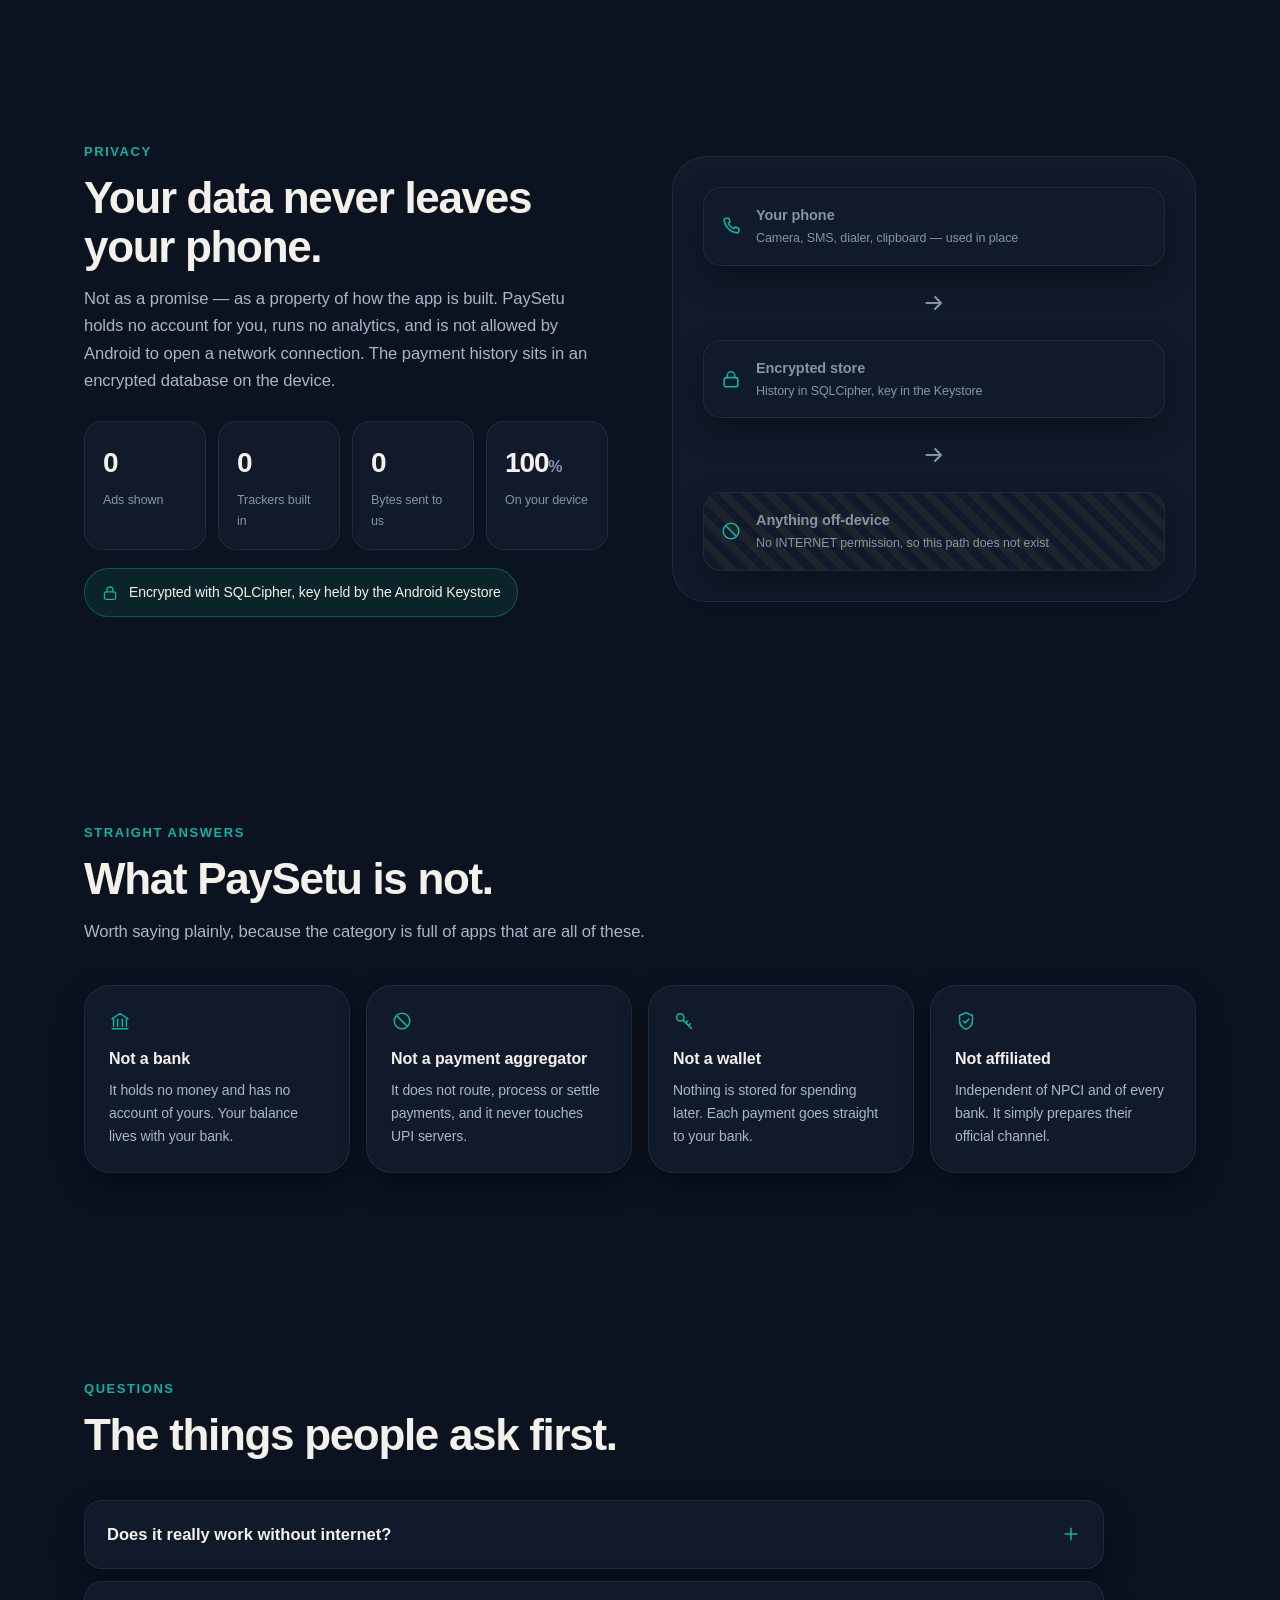
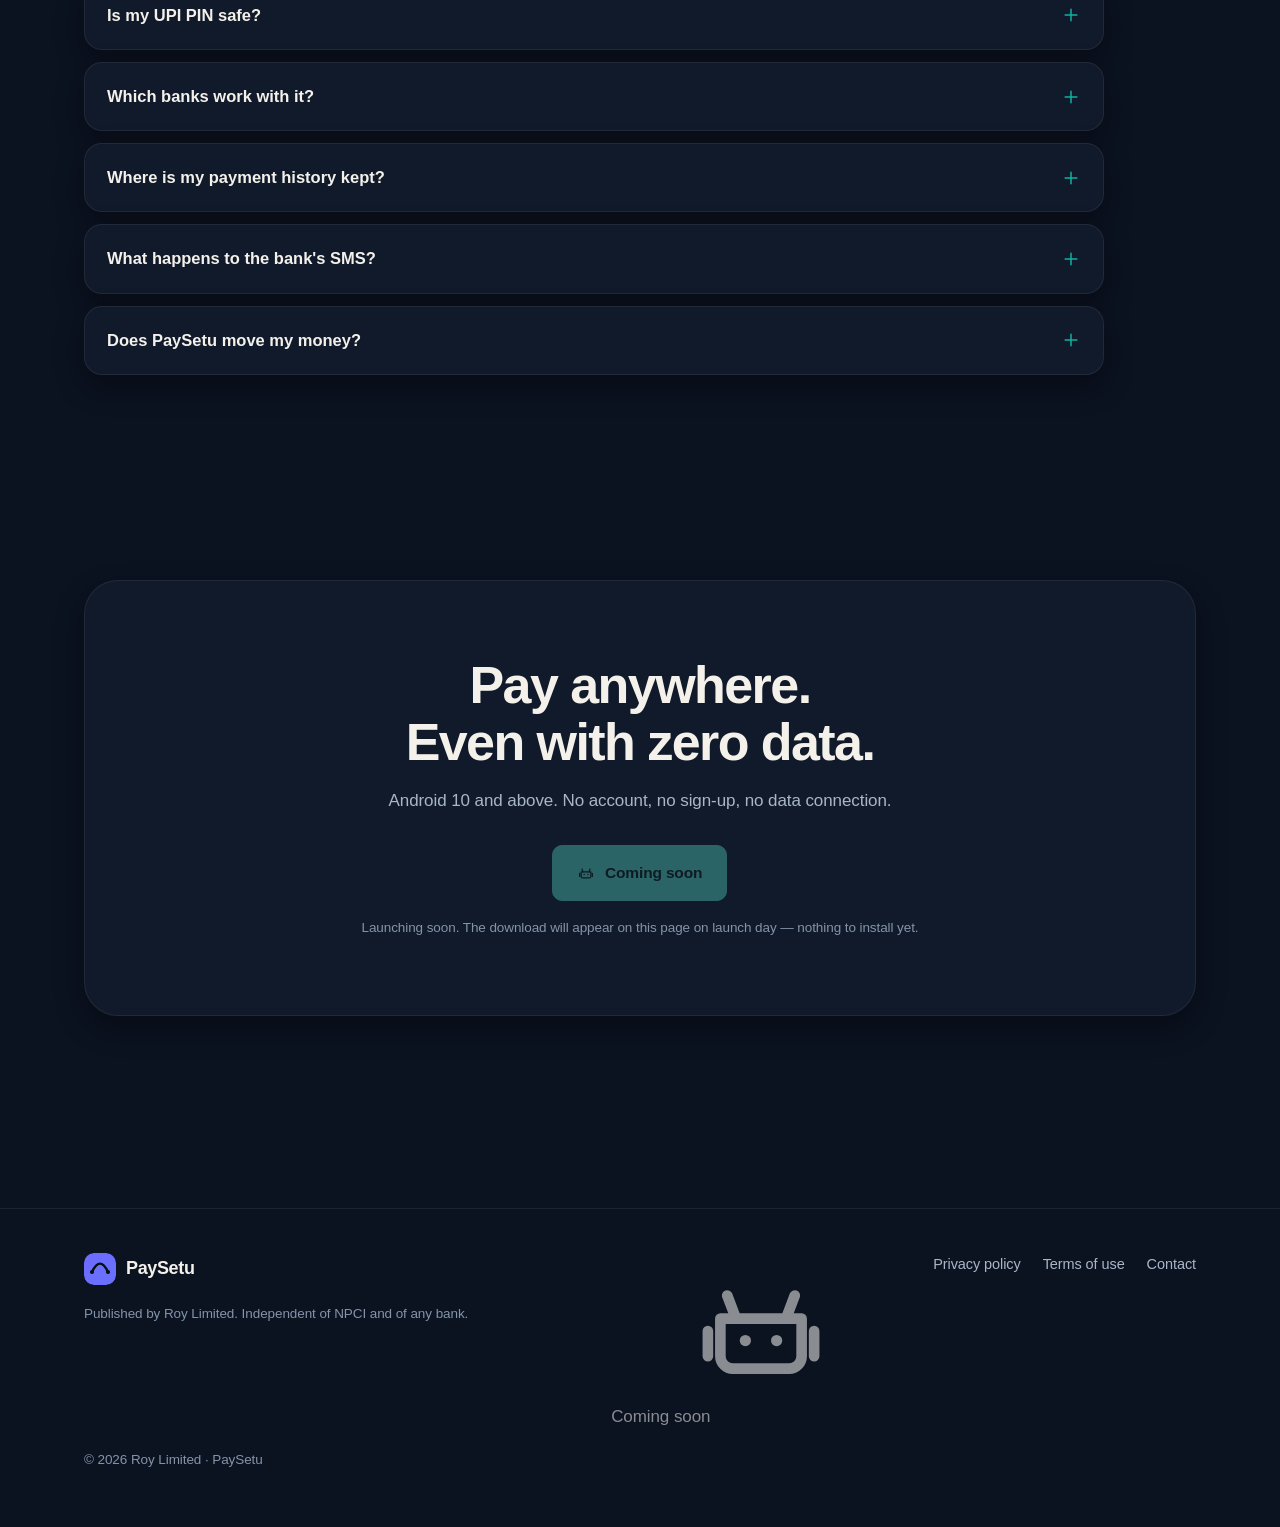
==== commit 31ef285f: "Security headers, and a policy the pages actually satisfy There is no such thing as adding NSS to a " ====
--- a/index.html
+++ b/index.html
@@ -35,6 +35,9 @@
   })();
 </script>
 <link rel="stylesheet" href="style.css">
+<meta http-equiv="Content-Security-Policy" content="default-src 'self'; script-src 'self' 'unsafe-inline'; style-src 'self' 'unsafe-inline' https://fonts.googleapis.com; font-src 'self' https://fonts.gstatic.com; img-src 'self' data:; connect-src 'none'; base-uri 'self'; form-action 'none'; object-src 'none'">
+<meta name="referrer" content="strict-origin-when-cross-origin">
+<meta http-equiv="X-Content-Type-Options" content="nosniff">
 </head>
 <body>
 
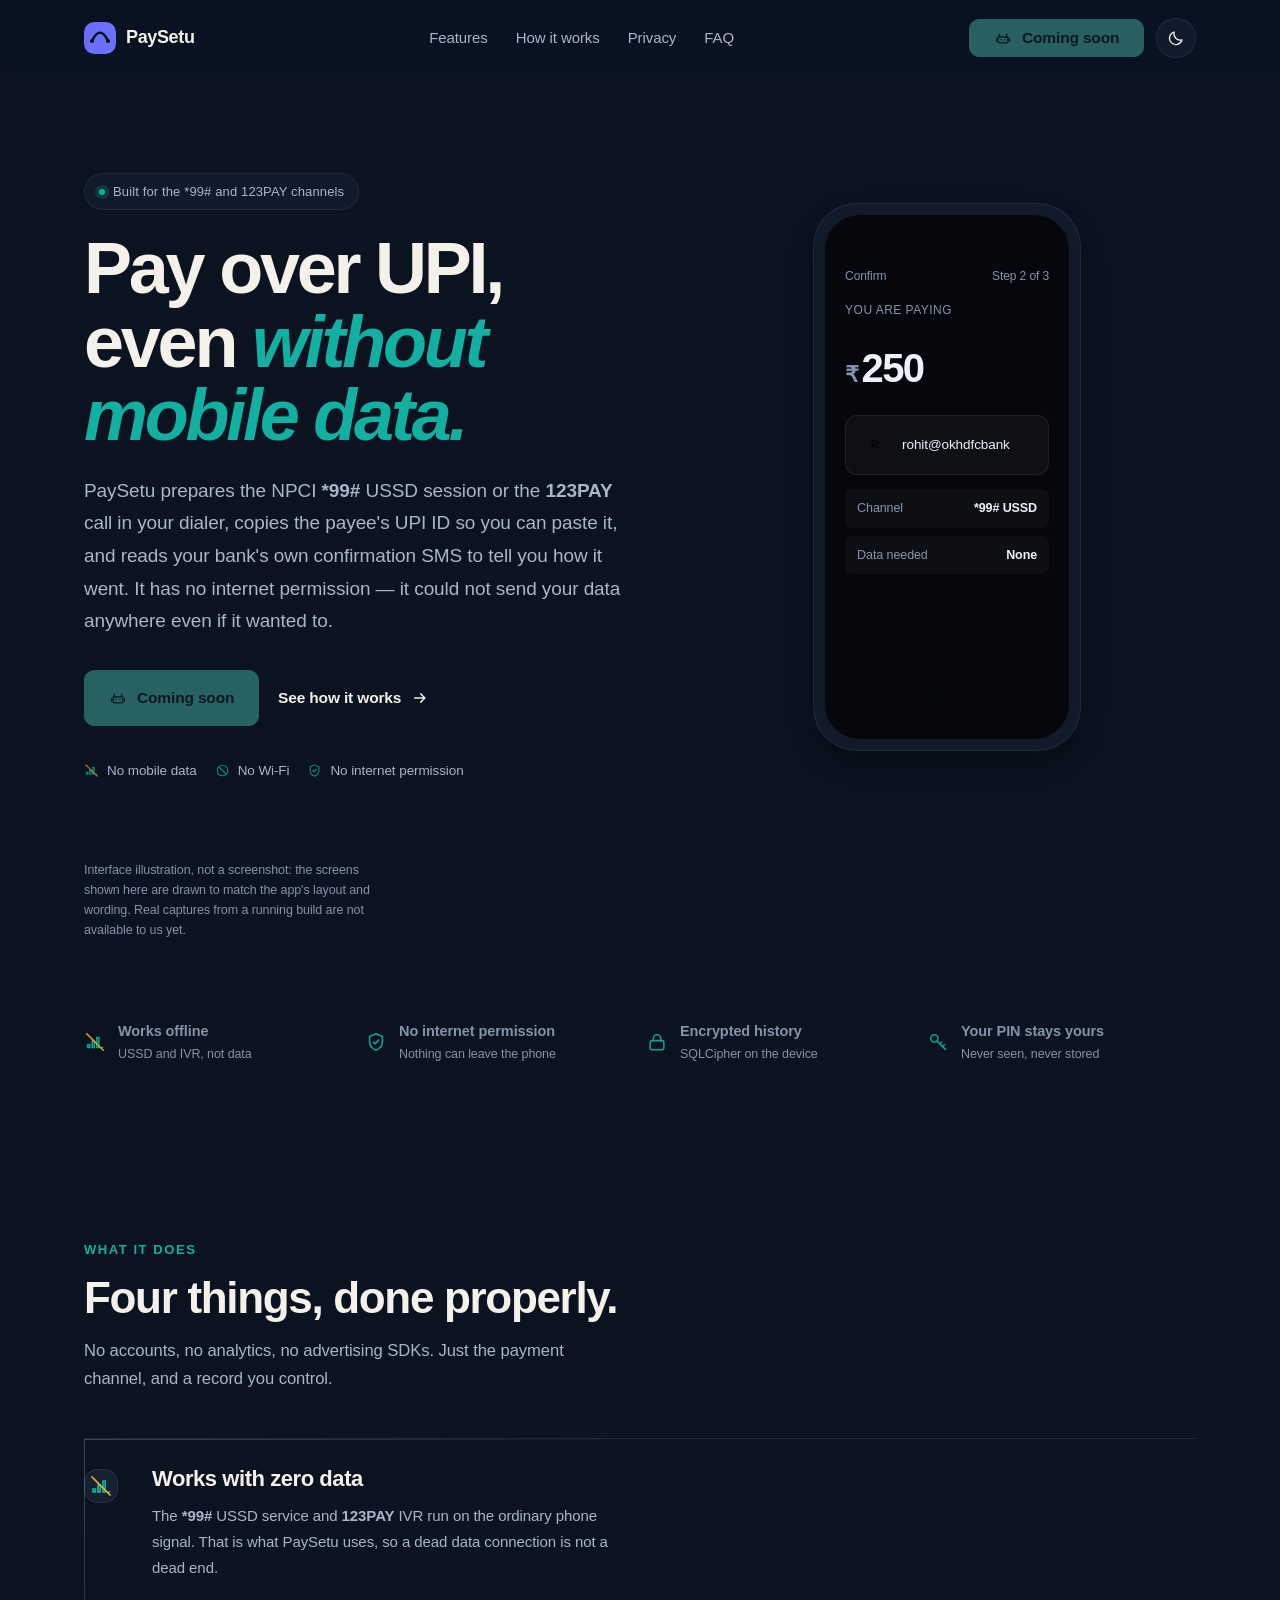
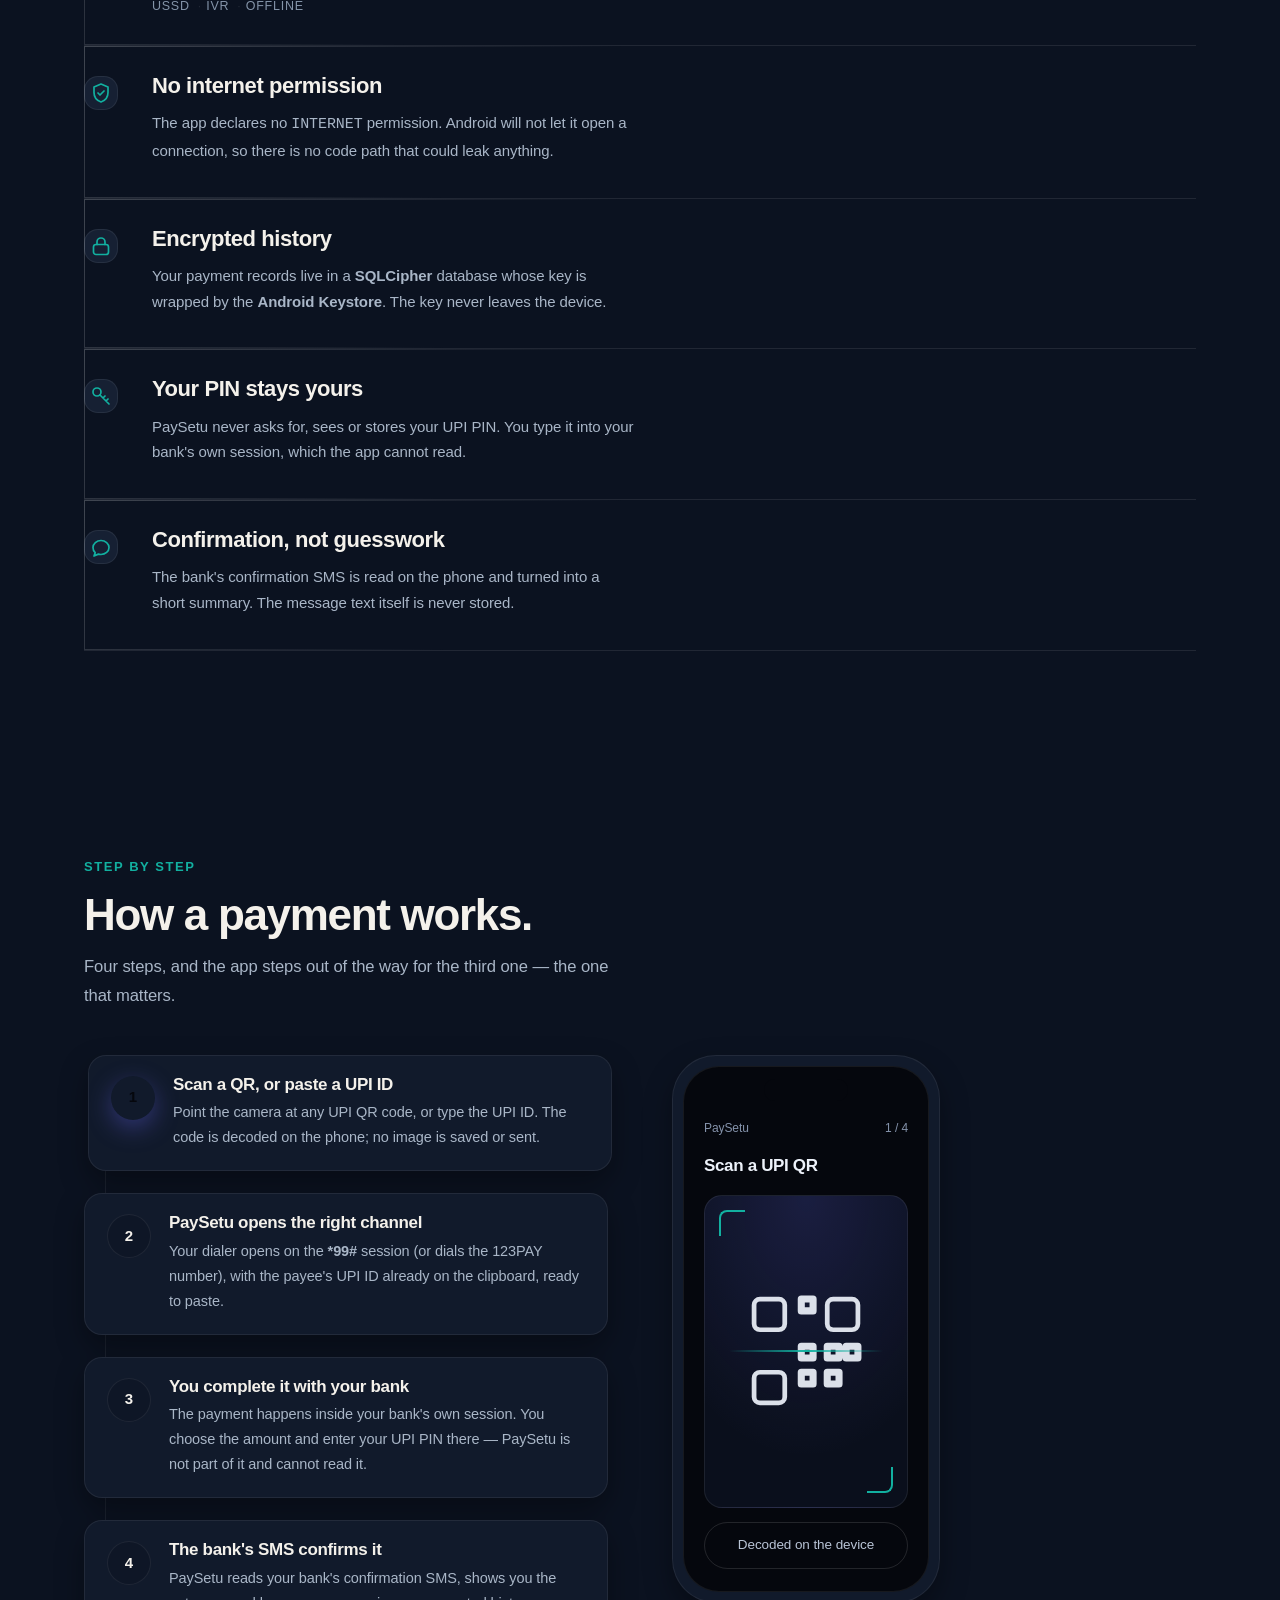
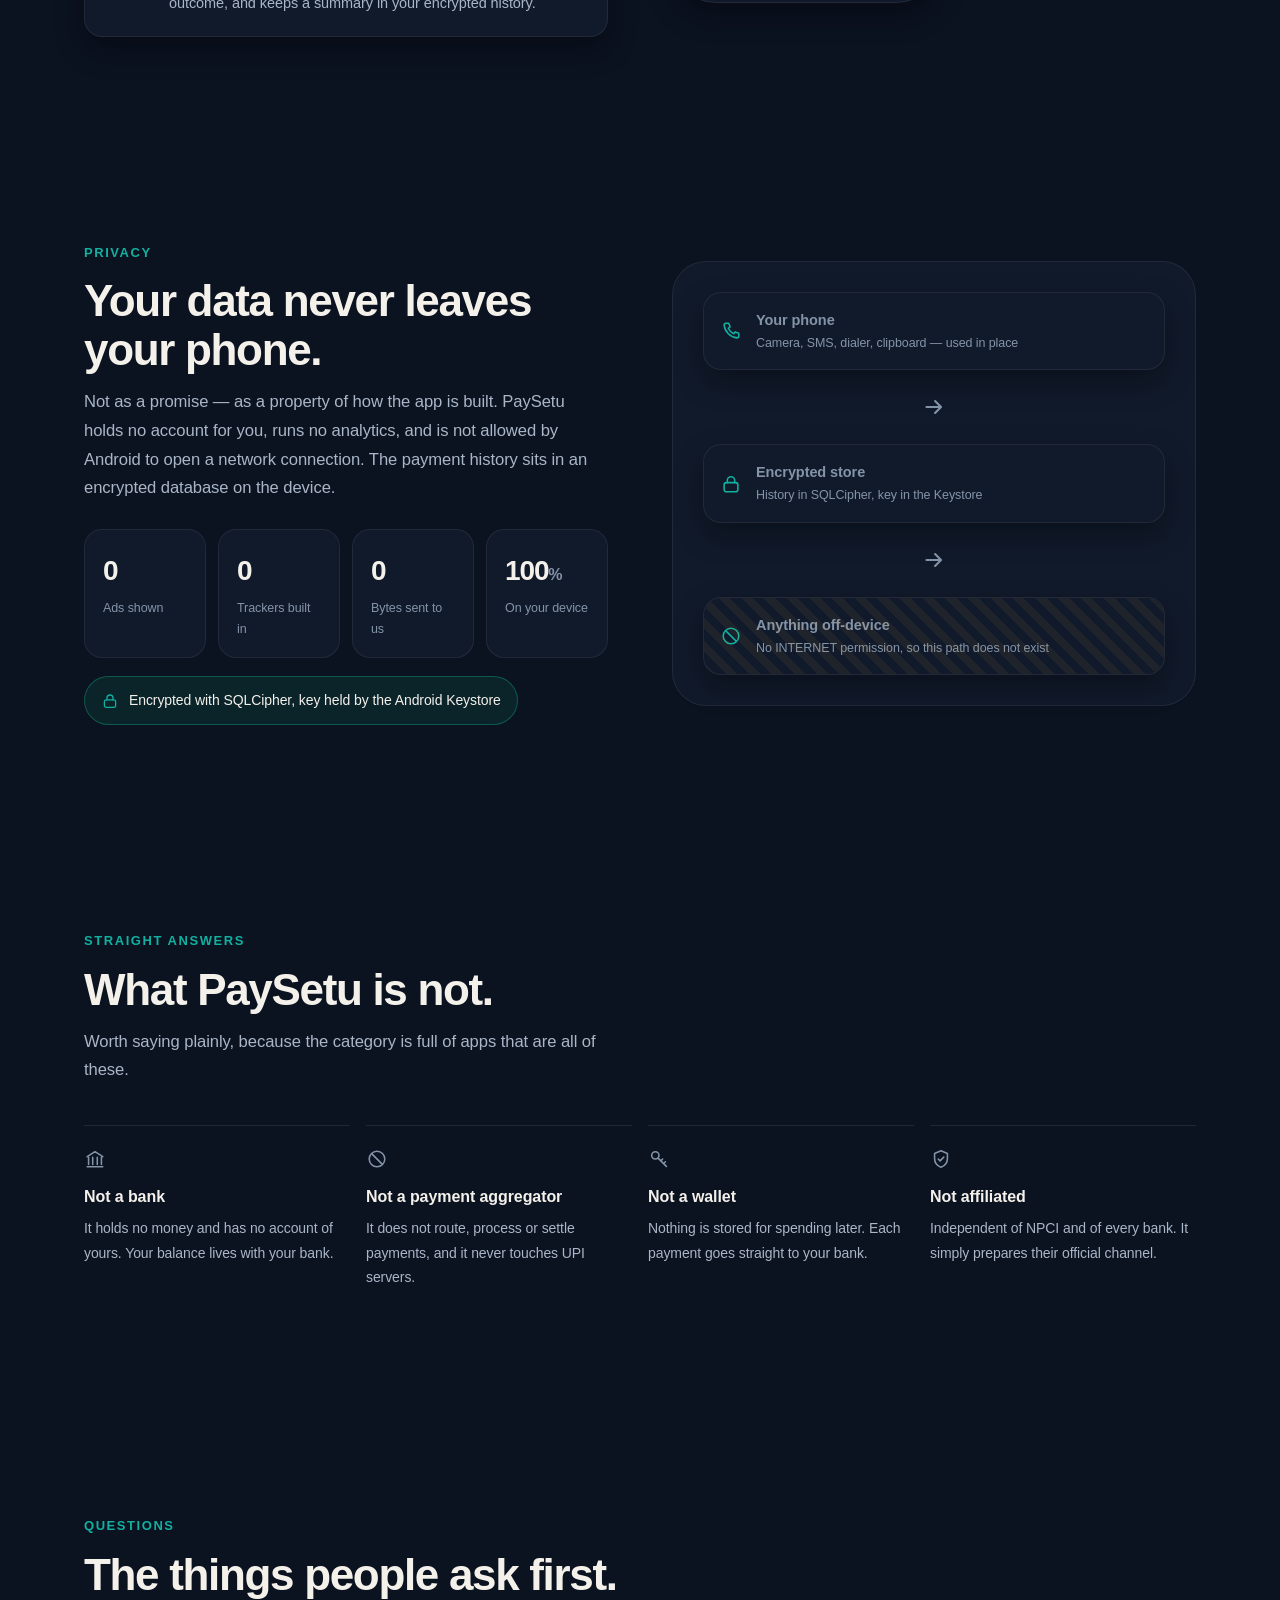
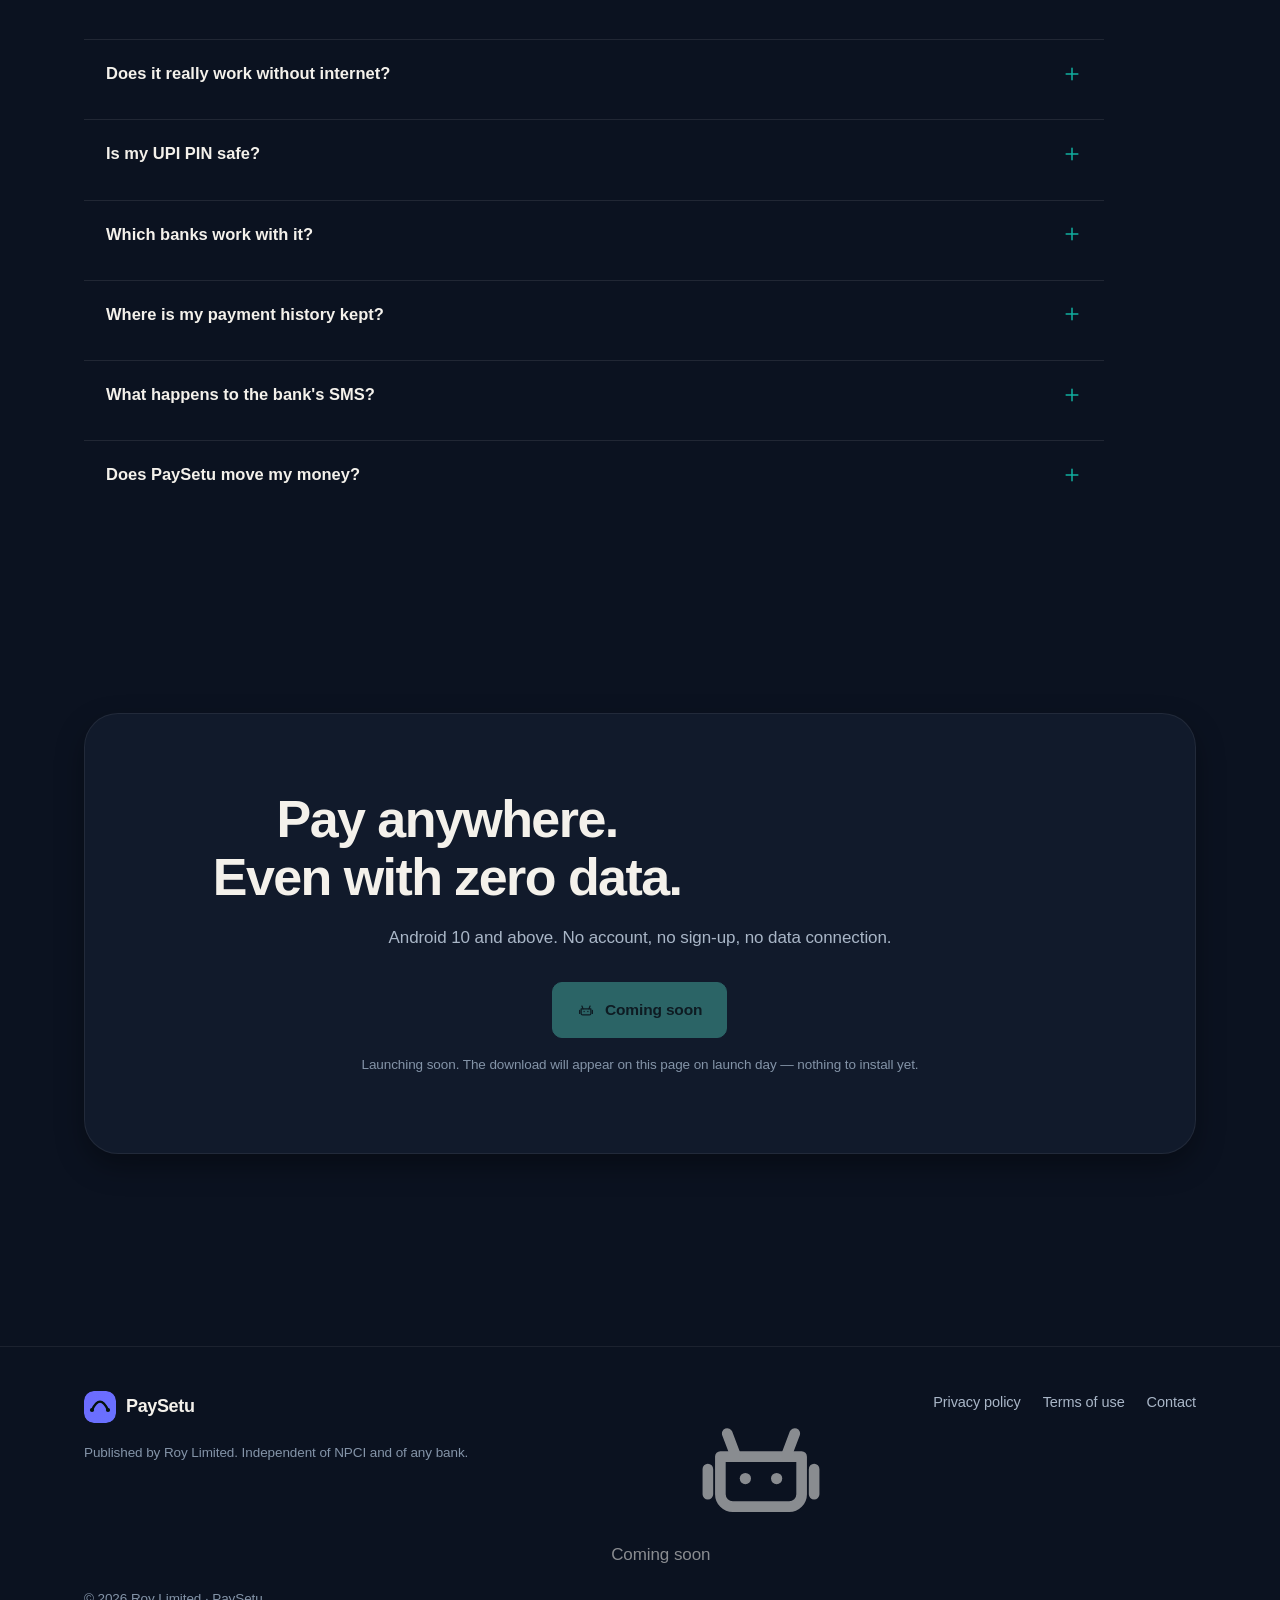
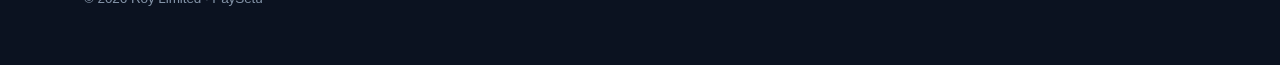
==== commit c44799e7: "Art direction pass: fewer cards, fewer badges, fewer accents The page had five identical rounded car" ====
--- a/index.html
+++ b/index.html
@@ -22,20 +22,10 @@
 
 <link rel="preconnect" href="https://fonts.googleapis.com">
 <link rel="preconnect" href="https://fonts.gstatic.com" crossorigin>
-<link href="https://fonts.googleapis.com/css2?family=Inter:wght@400;500;600;700&family=Noto+Sans+Devanagari:wght@400;600&display=swap" rel="stylesheet">
-<script>
-  /* Apply the saved theme before first paint, so there is no flash of the wrong one. */
-  (function () {
-    var d = document.documentElement;
-    d.classList.add("js");
-    try {
-      var t = localStorage.getItem("paysetu-theme");
-      d.setAttribute("data-theme", t === "light" ? "light" : "dark");
-    } catch (e) { d.setAttribute("data-theme", "dark"); }
-  })();
-</script>
+<link href="https://fonts.googleapis.com/css2?family=Manrope:wght@400;500;600;700;800&family=Noto+Sans+Devanagari:wght@400;500;600&display=swap" rel="stylesheet">
+<script src="assets/index-inline-1.js"></script>
 <link rel="stylesheet" href="style.css">
-<meta http-equiv="Content-Security-Policy" content="default-src 'self'; script-src 'self' 'unsafe-inline'; style-src 'self' 'unsafe-inline' https://fonts.googleapis.com; font-src 'self' https://fonts.gstatic.com; img-src 'self' data:; connect-src 'none'; base-uri 'self'; form-action 'none'; object-src 'none'">
+<meta http-equiv="Content-Security-Policy" content="default-src 'self'; script-src 'self'; style-src 'self' 'unsafe-inline' https://fonts.googleapis.com; font-src 'self' https://fonts.gstatic.com; img-src 'self' data:; connect-src 'none'; base-uri 'self'; form-action 'none'; object-src 'none'">
 <meta name="referrer" content="strict-origin-when-cross-origin">
 <meta http-equiv="X-Content-Type-Options" content="nosniff">
 </head>
@@ -148,7 +138,7 @@
       <div>
         <span class="eyebrow reveal"><span class="dot"></span> Built for the *99# and 123PAY channels</span>
         <h1 class="hero__title" id="hero-title">
-          Pay over UPI, even <em>without mobile data.</em>
+          Pay over UPI,<br>even <em>without mobile data.</em>
         </h1>
         <p class="hero__sub reveal" style="--d:520ms">
           PaySetu prepares the NPCI <strong>*99#</strong> USSD session or the <strong>123PAY</strong> call in your dialer,
--- a/style.css
+++ b/style.css
@@ -858,3 +858,134 @@
   color: var(--muted);
   max-width: 42ch;
 }
+
+
+/* ==========================================================================
+   Art direction pass
+   --------------------------------------------------------------------------
+   The brief for this pass is blunt about what makes a page read as generated:
+   five identical rounded cards, badges scattered through the hero, a display
+   face chosen because everyone uses it, and one accent colour applied to every
+   element that will hold still. All four are addressed here.
+
+   Nothing below adds decoration. It removes it.
+   ========================================================================== */
+
+:root {
+  --font: "Manrope", "Inter", -apple-system, BlinkMacSystemFont, "Segoe UI", Roboto, sans-serif;
+  --font-hi: "Noto Sans Devanagari", var(--font);
+  --rule: rgba(255, 255, 255, 0.09);
+  --measure: 58ch;
+}
+[data-theme="light"] { --rule: rgba(11, 18, 32, 0.10); }
+
+body { font-family: var(--font); }
+
+/* ---------- typography: hierarchy from proportion, not size ----------------- */
+h1, h2, h3, h4, .section__title, .hero__title {
+  font-family: var(--font);
+  letter-spacing: -0.034em;
+}
+h1, .hero__title {
+  font-weight: 700;
+  line-height: 1.03;
+  font-size: clamp(34px, 5.4vw, 60px);
+  max-width: 15ch;              /* forces the break where the thought breaks */
+}
+h2, .section__title {
+  font-weight: 700;
+  line-height: 1.12;
+  font-size: clamp(26px, 3.4vw, 40px);
+  letter-spacing: -0.03em;
+  max-width: 22ch;
+}
+h3 { font-weight: 650; letter-spacing: -0.02em; }
+p, li, .hero__sub, .section__sub { line-height: 1.72; }
+.hero__sub, .section__sub { max-width: var(--measure); }
+
+/* ---------- the accent, used four times on the whole page ------------------- */
+/* The teal was on every chip, tag and button. It is now on the primary action,
+   the one accented phrase, and links. Everything else is ink. */
+.tag, .card__meta .tag {
+  background: none;
+  border: 0;
+  padding: 0;
+  color: var(--muted);
+  font-size: 12.5px;
+  letter-spacing: 0.06em;
+  text-transform: uppercase;
+}
+.tag + .tag::before { content: " · "; color: var(--rule); }
+.chip { background: none; border: 0; padding: 0; color: var(--ink-2); }
+
+/* ---------- the hero: quiet chips, one loud button -------------------------- */
+.chips { gap: 0 18px; flex-wrap: wrap; }
+.chips .chip svg { width: 15px; height: 15px; opacity: 0.75; }
+.hero__cta .btn--ghost { background: none; border-color: transparent; padding-left: 4px; }
+.hero__cta .btn--ghost:hover { background: none; border-color: transparent; color: var(--teal); }
+
+/* ---------- features: an editorial index, not five cards -------------------- */
+/* This is the single change that most removes the template feel. Same markup,
+   same content - a numbered editorial list with hairline rules instead of a
+   grid of rounded rectangles. */
+#features > div,
+#features > .wrap > div {
+  display: block !important;
+}
+#features .card,
+#features .card--wide,
+#features .card--half {
+  background: none !important;
+  border: 0 !important;
+  border-top: 1px solid var(--rule) !important;
+  border-radius: 0 !important;
+  box-shadow: none !important;
+  padding: 28px 0 !important;
+  margin: 0 !important;
+  display: grid !important;
+  grid-template-columns: 46px minmax(0, 1fr) !important;
+  gap: 6px 22px !important;
+  align-items: start !important;
+  width: 100% !important;
+}
+#features .card:last-child { border-bottom: 1px solid var(--rule) !important; }
+#features .card__icon {
+  grid-row: 1 / span 3;
+  width: 34px; height: 34px;
+  display: grid; place-items: center;
+  color: var(--teal);
+  margin-top: 2px;
+}
+#features .card h3 { grid-column: 2; font-size: clamp(18px, 2vw, 22px); margin: 0 0 6px; }
+#features .card p { grid-column: 2; margin: 0; max-width: var(--measure); color: var(--ink-2); }
+#features .card__meta { grid-column: 2; margin-top: 10px; }
+
+/* ---------- the trust row: one line, not four badges ------------------------ */
+.trust .pill, .trust > div > .pill {
+  background: none !important;
+  border: 0 !important;
+  box-shadow: none !important;
+  border-radius: 0 !important;
+  padding: 0 !important;
+}
+.trust svg { color: var(--teal); opacity: 0.9; }
+
+/* ---------- what PaySetu is not: an editorial list too --------------------- */
+.not {
+  background: none !important;
+  border: 0 !important;
+  border-top: 1px solid var(--rule) !important;
+  border-radius: 0 !important;
+  box-shadow: none !important;
+  padding: 22px 0 !important;
+}
+.not svg { color: var(--muted); }
+
+/* ---------- the FAQ: rules, not cards -------------------------------------- */
+.q {
+  background: none !important;
+  border: 0 !important;
+  border-top: 1px solid var(--rule) !important;
+  border-radius: 0 !important;
+  box-shadow: none !important;
+}
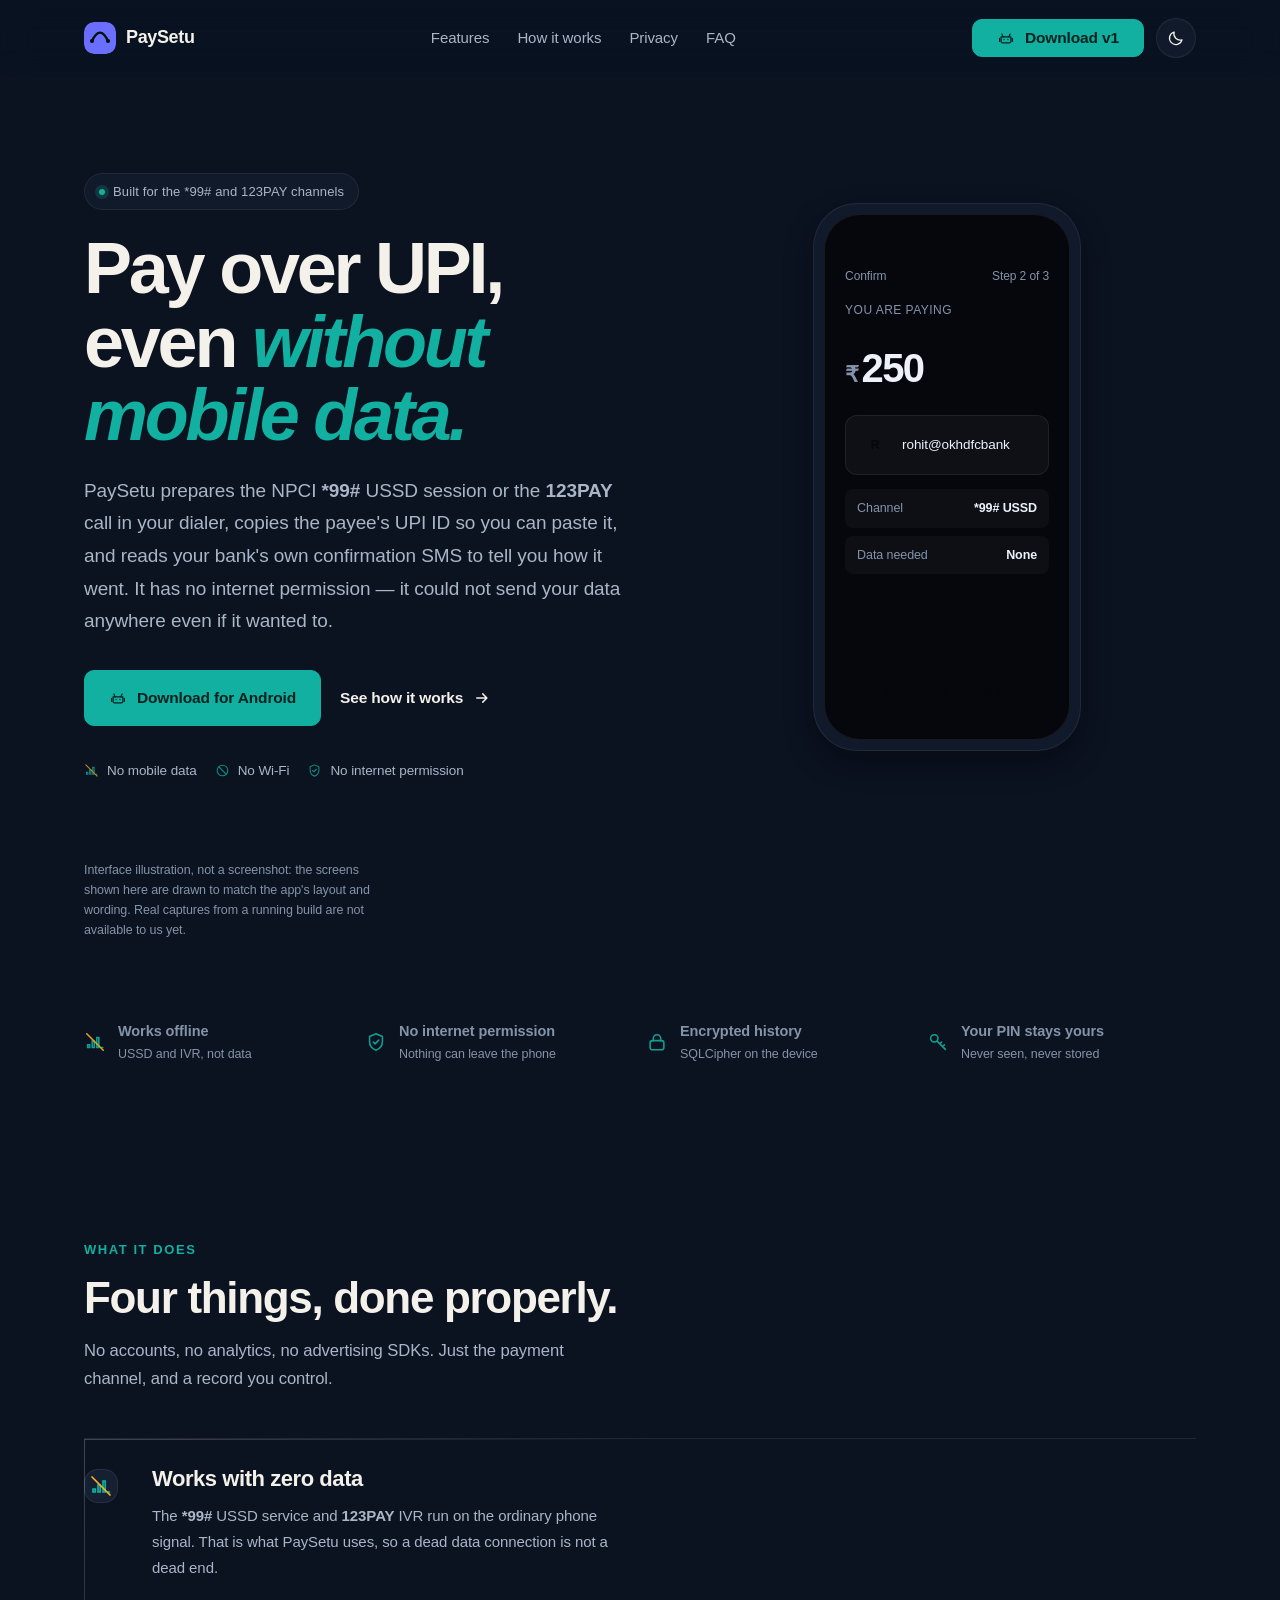
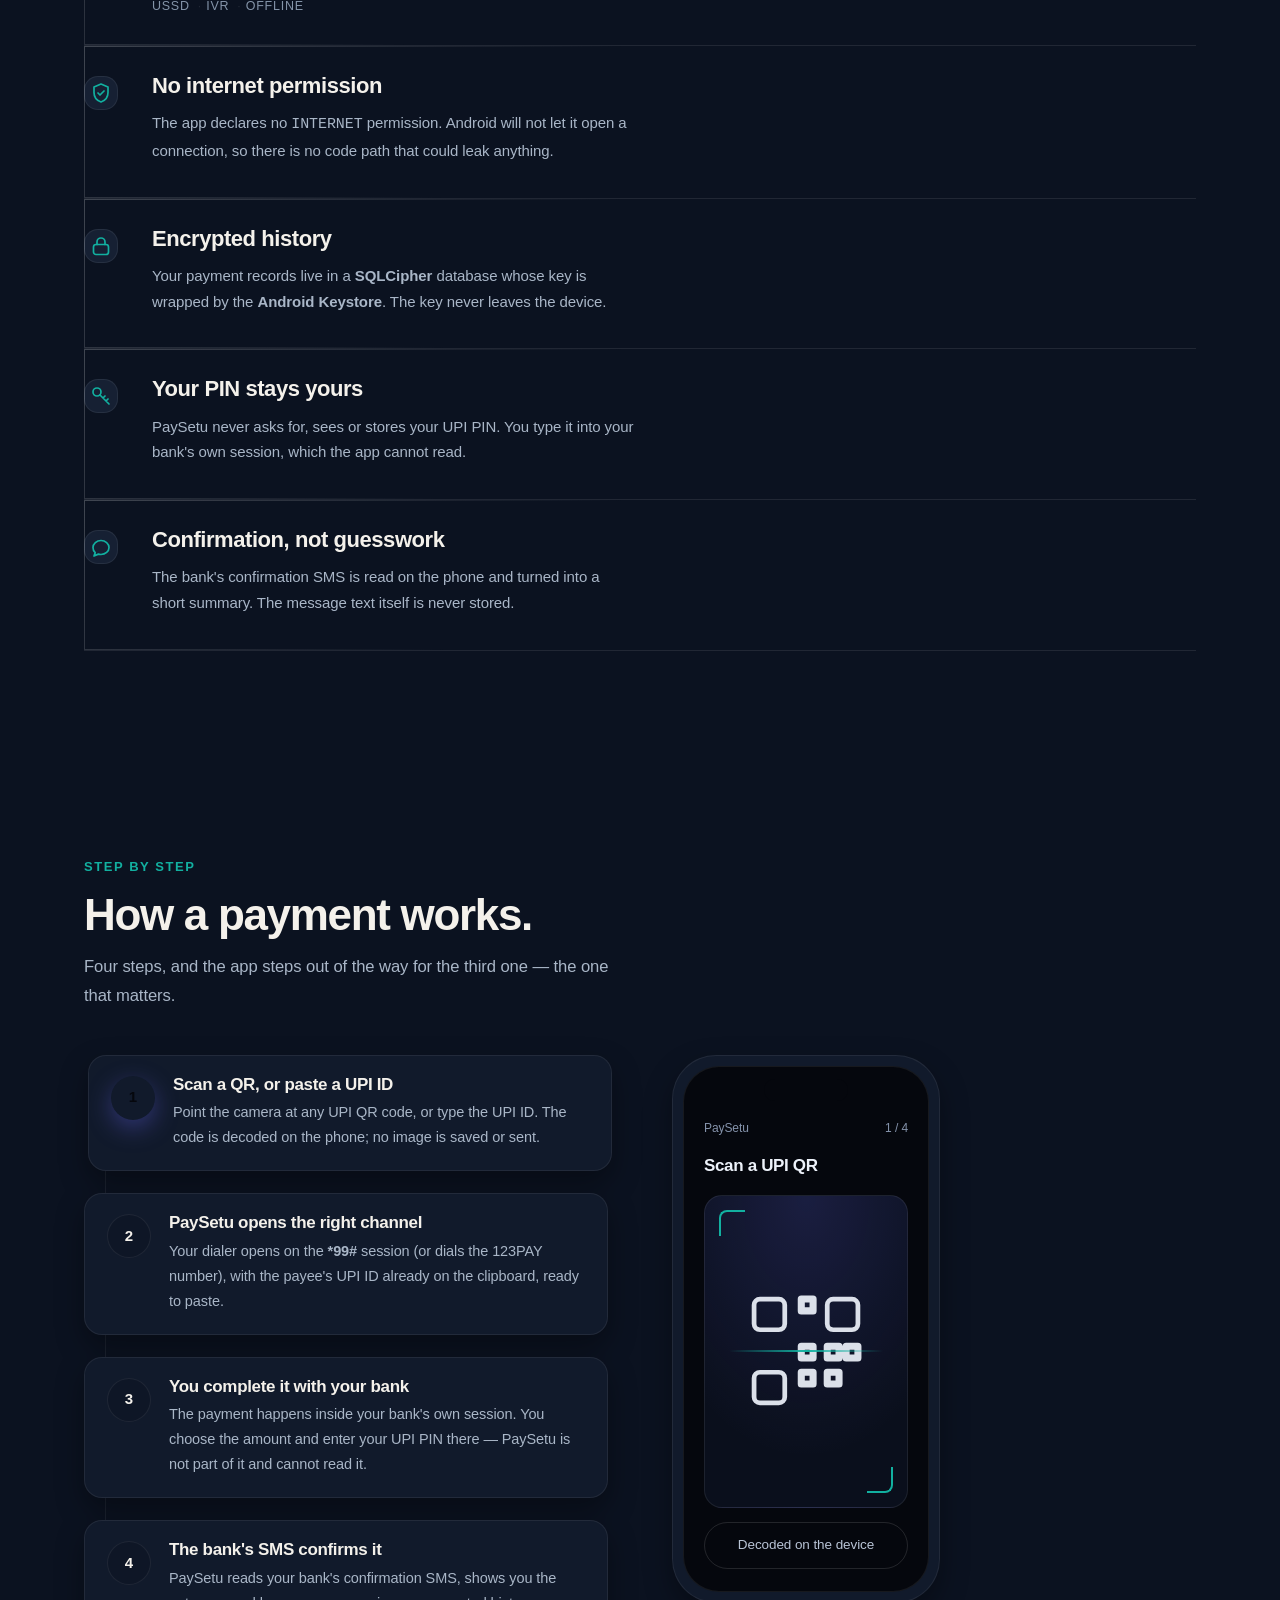
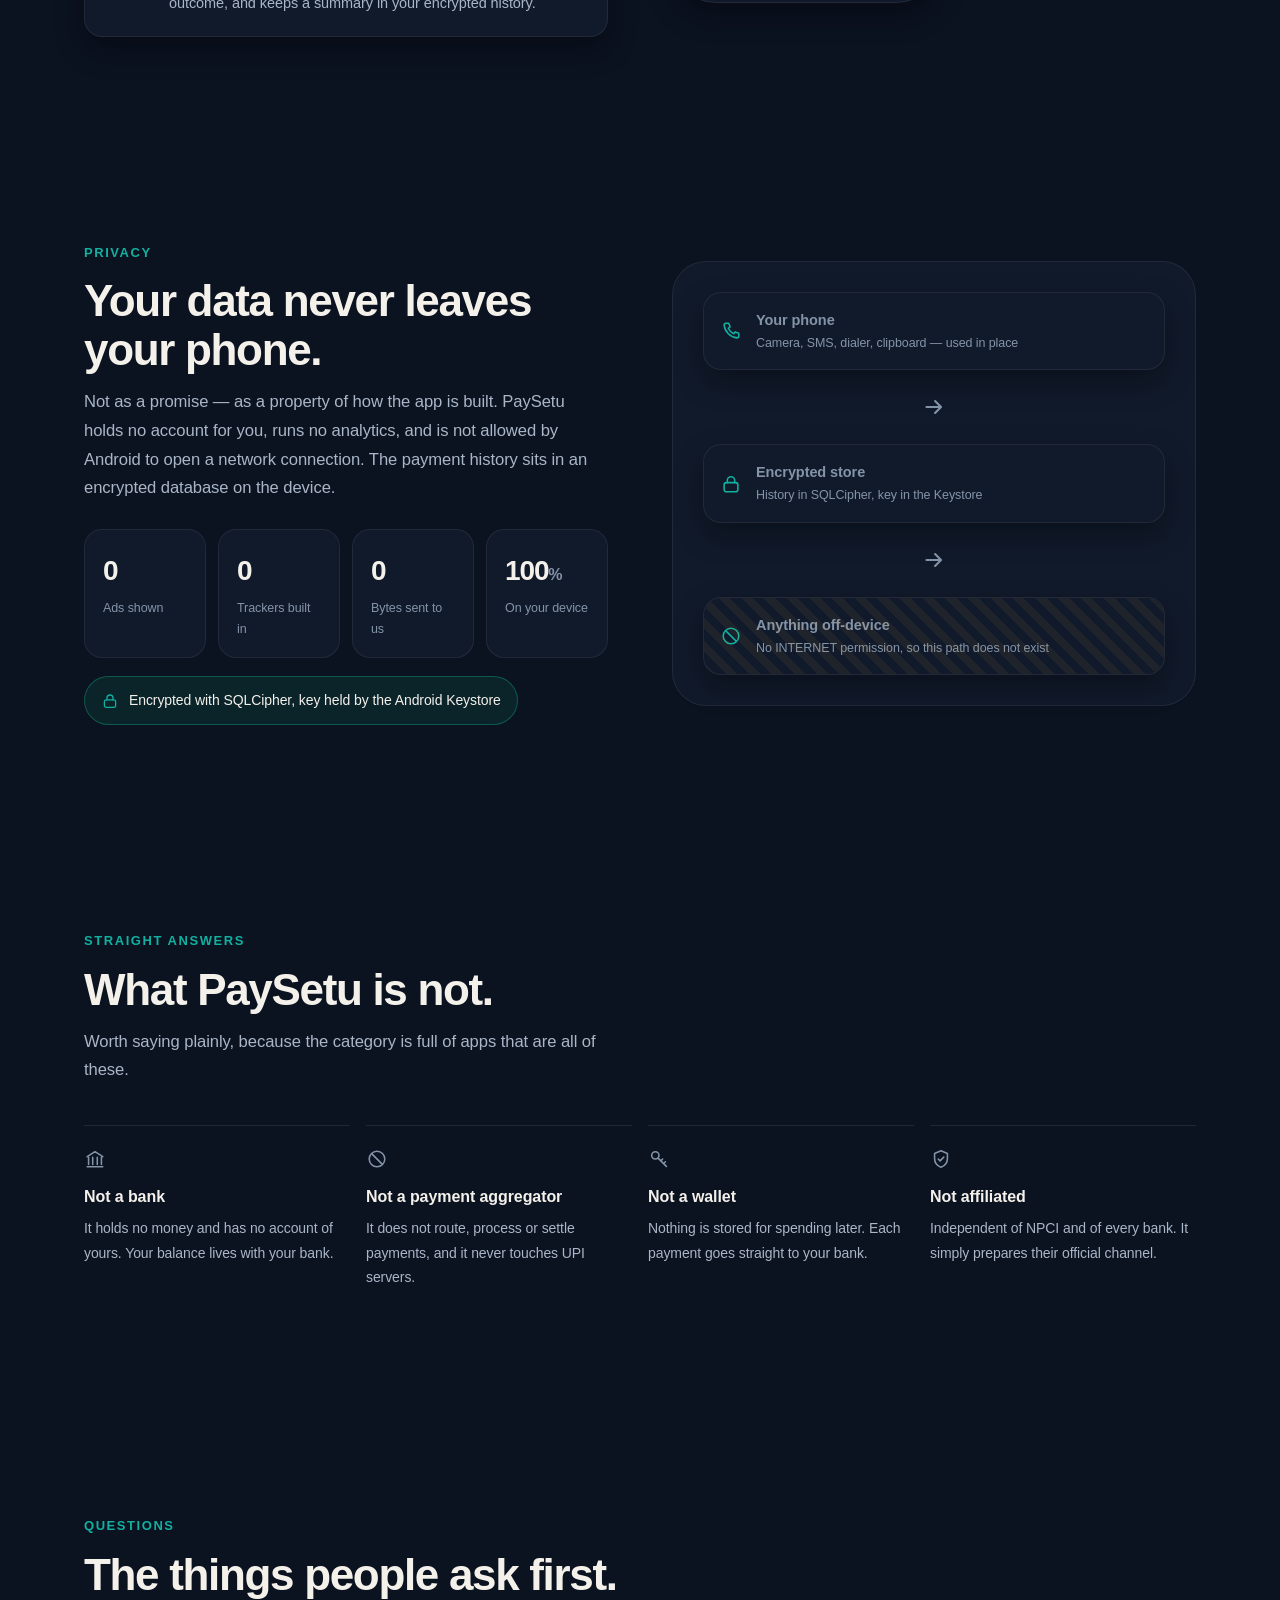
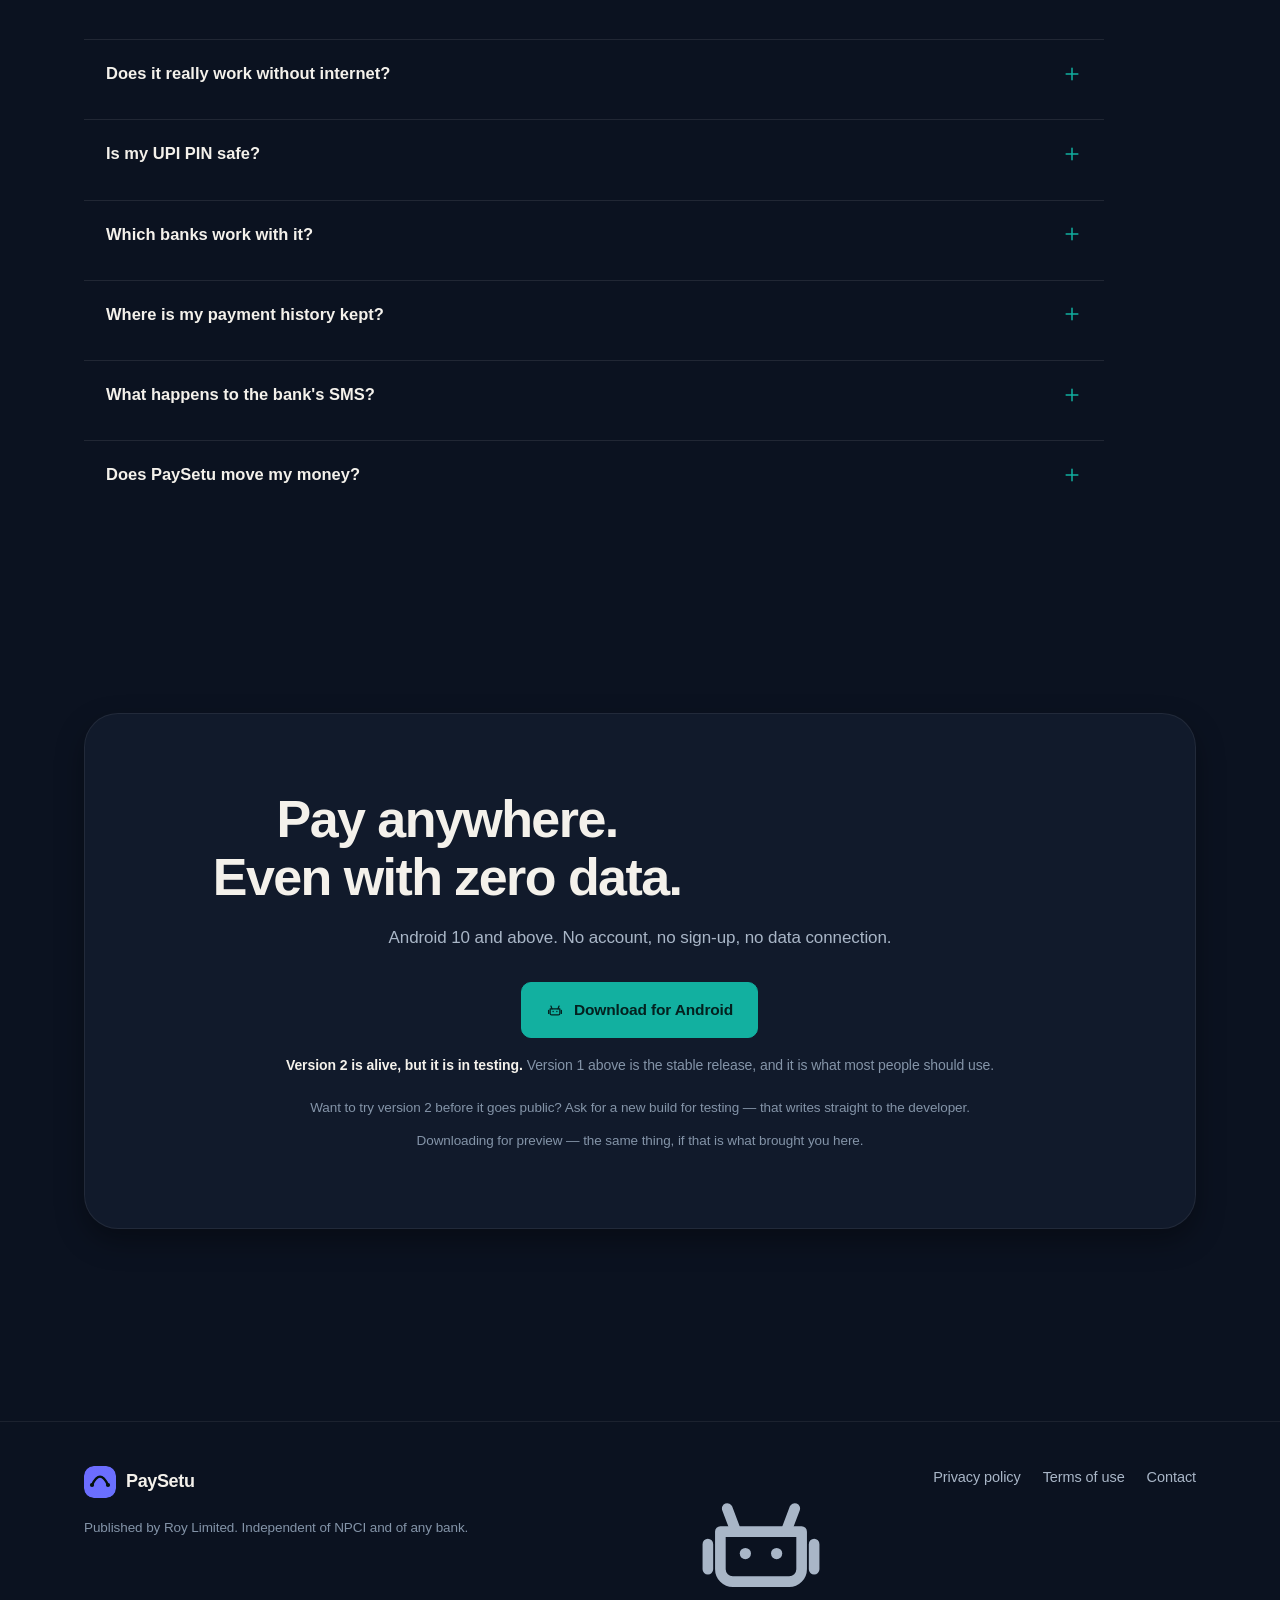
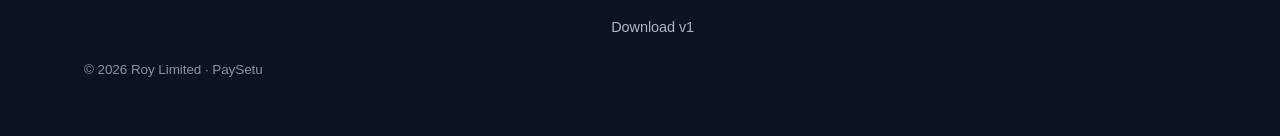
==== commit 52d878ea: "Downloads: v1 is downloadable, and v2 is by request Every 'Coming soon' is now a real download. Vers" ====
--- a/index.html
+++ b/index.html
@@ -109,7 +109,7 @@
       <a href="#faq">FAQ</a>
     </nav>
     <div class="nav__right">
-      <span class="btn btn--primary nav__cta is-soon" aria-disabled="true"><svg aria-hidden="true"><use href="#i-android"/></svg> Coming soon</span>
+      <a class="btn btn--primary nav__cta" href="https://github.com/premiumroy/paysetu-app/releases/download/v1.1.0/PaySetu-v1.1.0.apk" download><svg aria-hidden="true"><use href="#i-android"/></svg> Download v1</a>
       <button class="icon-btn" id="theme" type="button" aria-label="Switch colour theme" title="Switch theme">
         <svg class="icon-sun" aria-hidden="true"><use href="#i-sun"/></svg>
         <svg class="icon-moon" aria-hidden="true"><use href="#i-moon"/></svg>
@@ -120,7 +120,7 @@
     </div>
   </div>
   <div class="wrap mobile-menu" id="mobilemenu">
-    <span class="mobile-menu__cta is-soon" aria-disabled="true"><svg aria-hidden="true"><use href="#i-android"/></svg> Coming soon</span>
+    <a class="mobile-menu__cta" href="https://github.com/premiumroy/paysetu-app/releases/download/v1.1.0/PaySetu-v1.1.0.apk" download><svg aria-hidden="true"><use href="#i-android"/></svg> Download v1</a>
     <a href="#features">Features</a>
     <a href="#how">How it works</a>
     <a href="#privacy">Privacy</a>
@@ -146,7 +146,7 @@
           It has no internet permission — it could not send your data anywhere even if it wanted to.
         </p>
         <div class="hero__cta">
-          <span class="btn btn--primary is-soon" aria-disabled="true"><svg aria-hidden="true"><use href="#i-android"/></svg> Coming soon</span>
+          <a class="btn btn--primary" href="https://github.com/premiumroy/paysetu-app/releases/download/v1.1.0/PaySetu-v1.1.0.apk" download><svg aria-hidden="true"><use href="#i-android"/></svg> Download for Android</a>
           <a class="btn btn--ghost" href="#how" data-magnetic>
             See how it works <svg aria-hidden="true"><use href="#i-arrow"/></svg>
           </a>
@@ -447,8 +447,20 @@
     <div class="cta reveal">
       <h2 id="cta-title">Pay anywhere.<br>Even with zero data.</h2>
       <p>Android 10 and above. No account, no sign-up, no data connection.</p>
-      <span class="btn btn--primary is-soon" aria-disabled="true"><svg aria-hidden="true"><use href="#i-android"/></svg> Coming soon</span>
-      <p style="margin-top:16px;font-size:13.5px;color:var(--muted)">Launching soon. The download will appear on this page on launch day — nothing to install yet.</p>
+      <a class="btn btn--primary" href="https://github.com/premiumroy/paysetu-app/releases/download/v1.1.0/PaySetu-v1.1.0.apk" download><svg aria-hidden="true"><use href="#i-android"/></svg> Download for Android</a>
+      <p style="margin-top:16px;font-size:14px;color:var(--muted)">
+        <strong style="color:var(--ink)">Version 2 is alive, but it is in testing.</strong>
+        Version 1 above is the stable release, and it is what most people should use.
+      </p>
+      <p style="margin-top:18px;font-size:13.5px;color:var(--muted)">
+        Want to try version 2 before it goes public?
+        <a href="mailto:premiumroy098@gmail.com?subject=Asking%20for%20new%20build%20for%20testing&amp;body=Hi%2C%0A%0AI%20would%20like%20to%20test%20the%20new%20PaySetu%20build.%0A%0APhone%20and%20Android%20version%3A%20%0A%0AThanks.">Ask for a new build for testing</a>
+        &mdash; that writes straight to the developer.
+      </p>
+      <p style="margin-top:10px;font-size:13.5px;color:var(--muted)">
+        <a href="mailto:premiumroy098@gmail.com?subject=Version%20for%20testing&amp;body=Hi%2C%0A%0AI%20would%20like%20the%20version%20for%20testing.%0A%0APhone%20and%20Android%20version%3A%20%0A%0AThanks.">Downloading for preview</a>
+        &mdash; the same thing, if that is what brought you here.
+      </p>
     </div>
   </section>
 
@@ -463,7 +475,7 @@
         <p class="foot__note">Published by Roy Limited. Independent of NPCI and of any bank.</p>
       </div>
       <nav class="foot__links" aria-label="Footer">
-        <span class="is-soon" aria-disabled="true"><svg aria-hidden="true"><use href="#i-android"/></svg> Coming soon</span>
+        <a href="https://github.com/premiumroy/paysetu-app/releases/download/v1.1.0/PaySetu-v1.1.0.apk" download><svg aria-hidden="true"><use href="#i-android"/></svg> Download v1</a>
         <a href="privacy-policy.html">Privacy policy</a>
         <a href="terms.html">Terms of use</a>
         <a href="mailto:premiumroy098@gmail.com">Contact</a>
